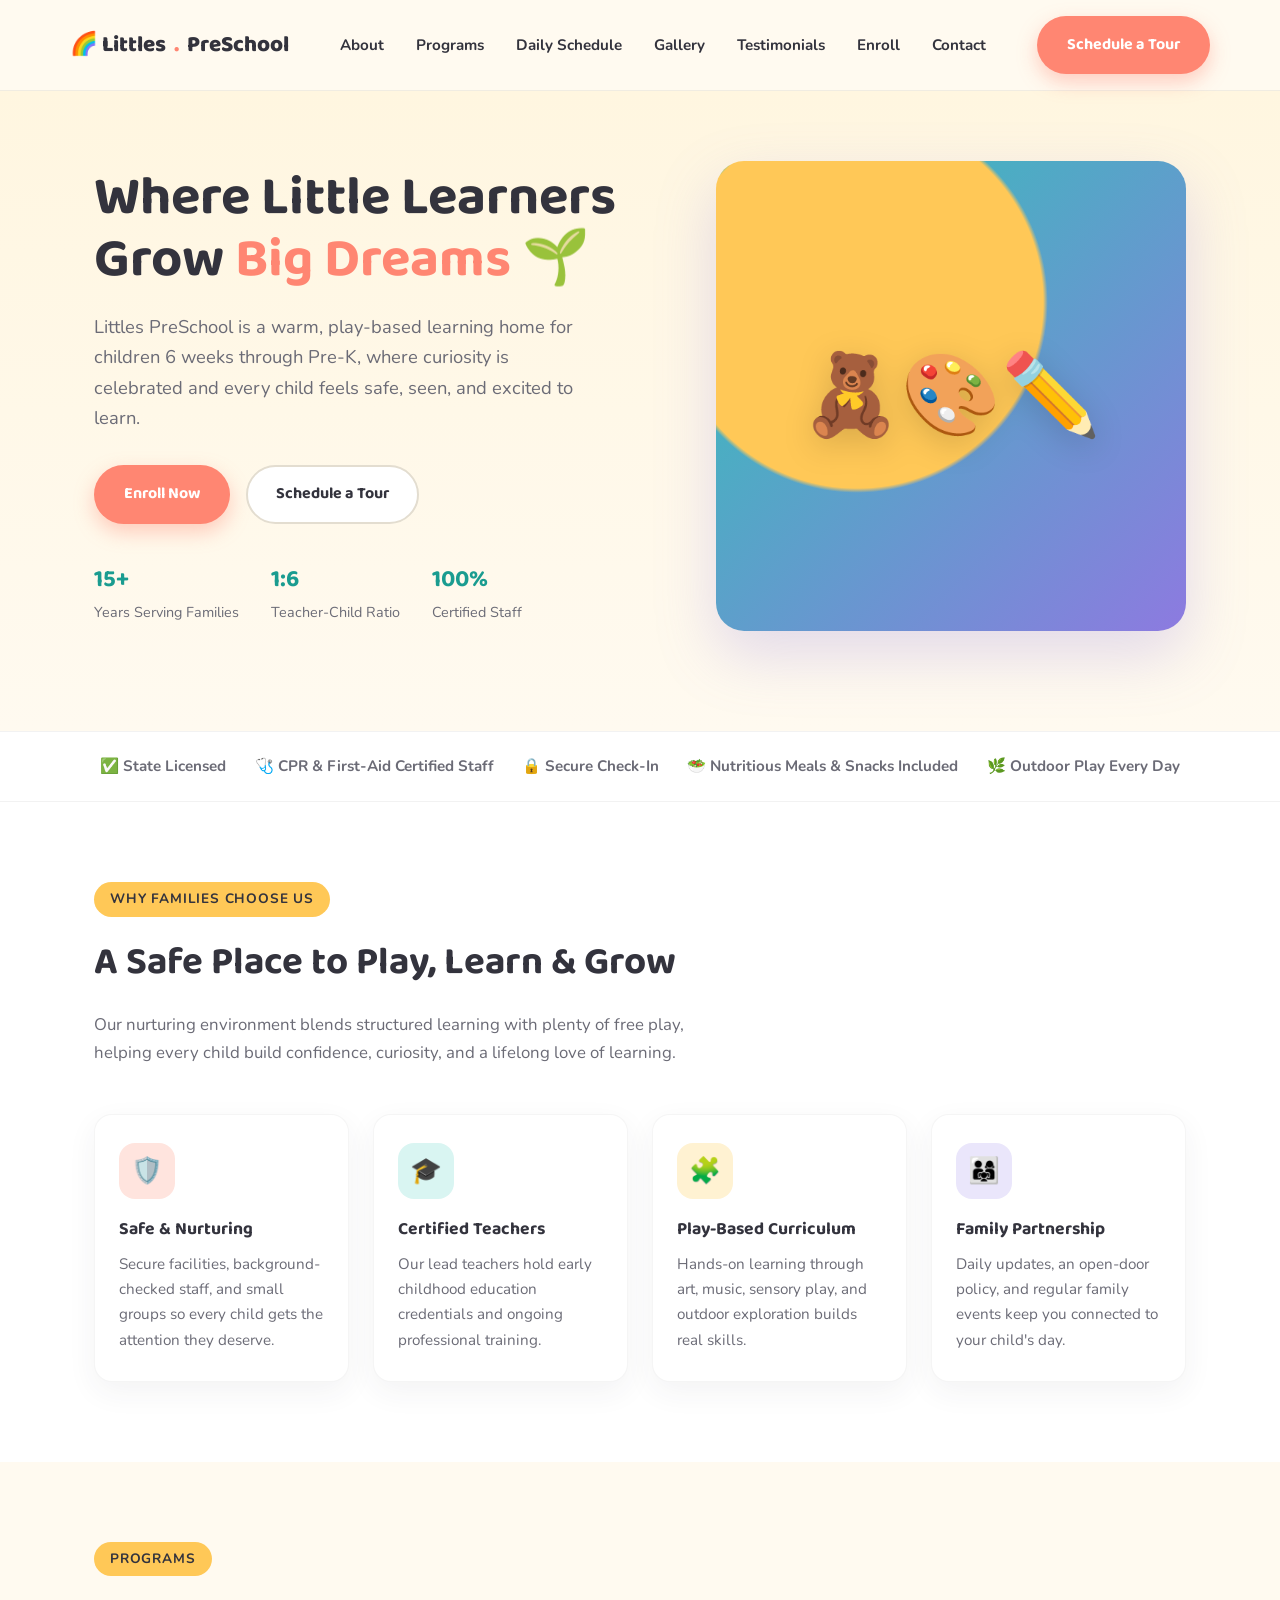
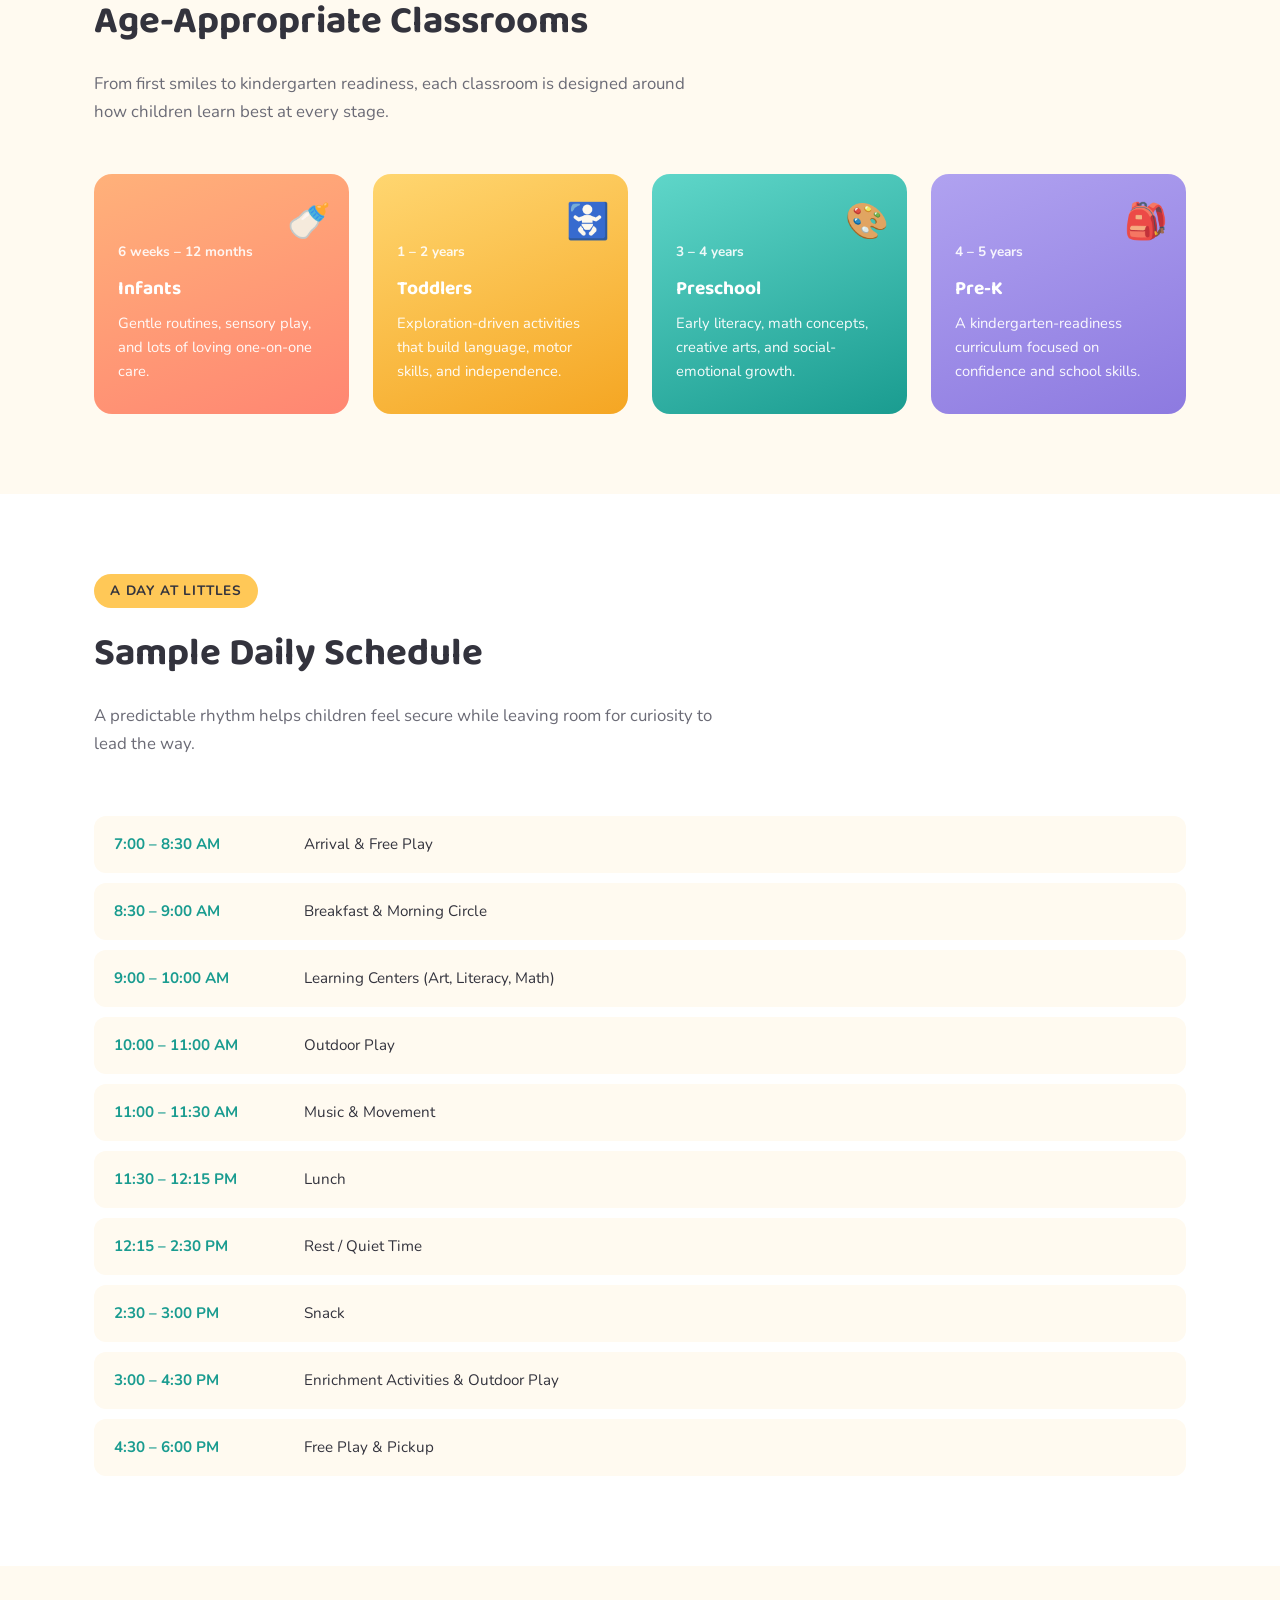
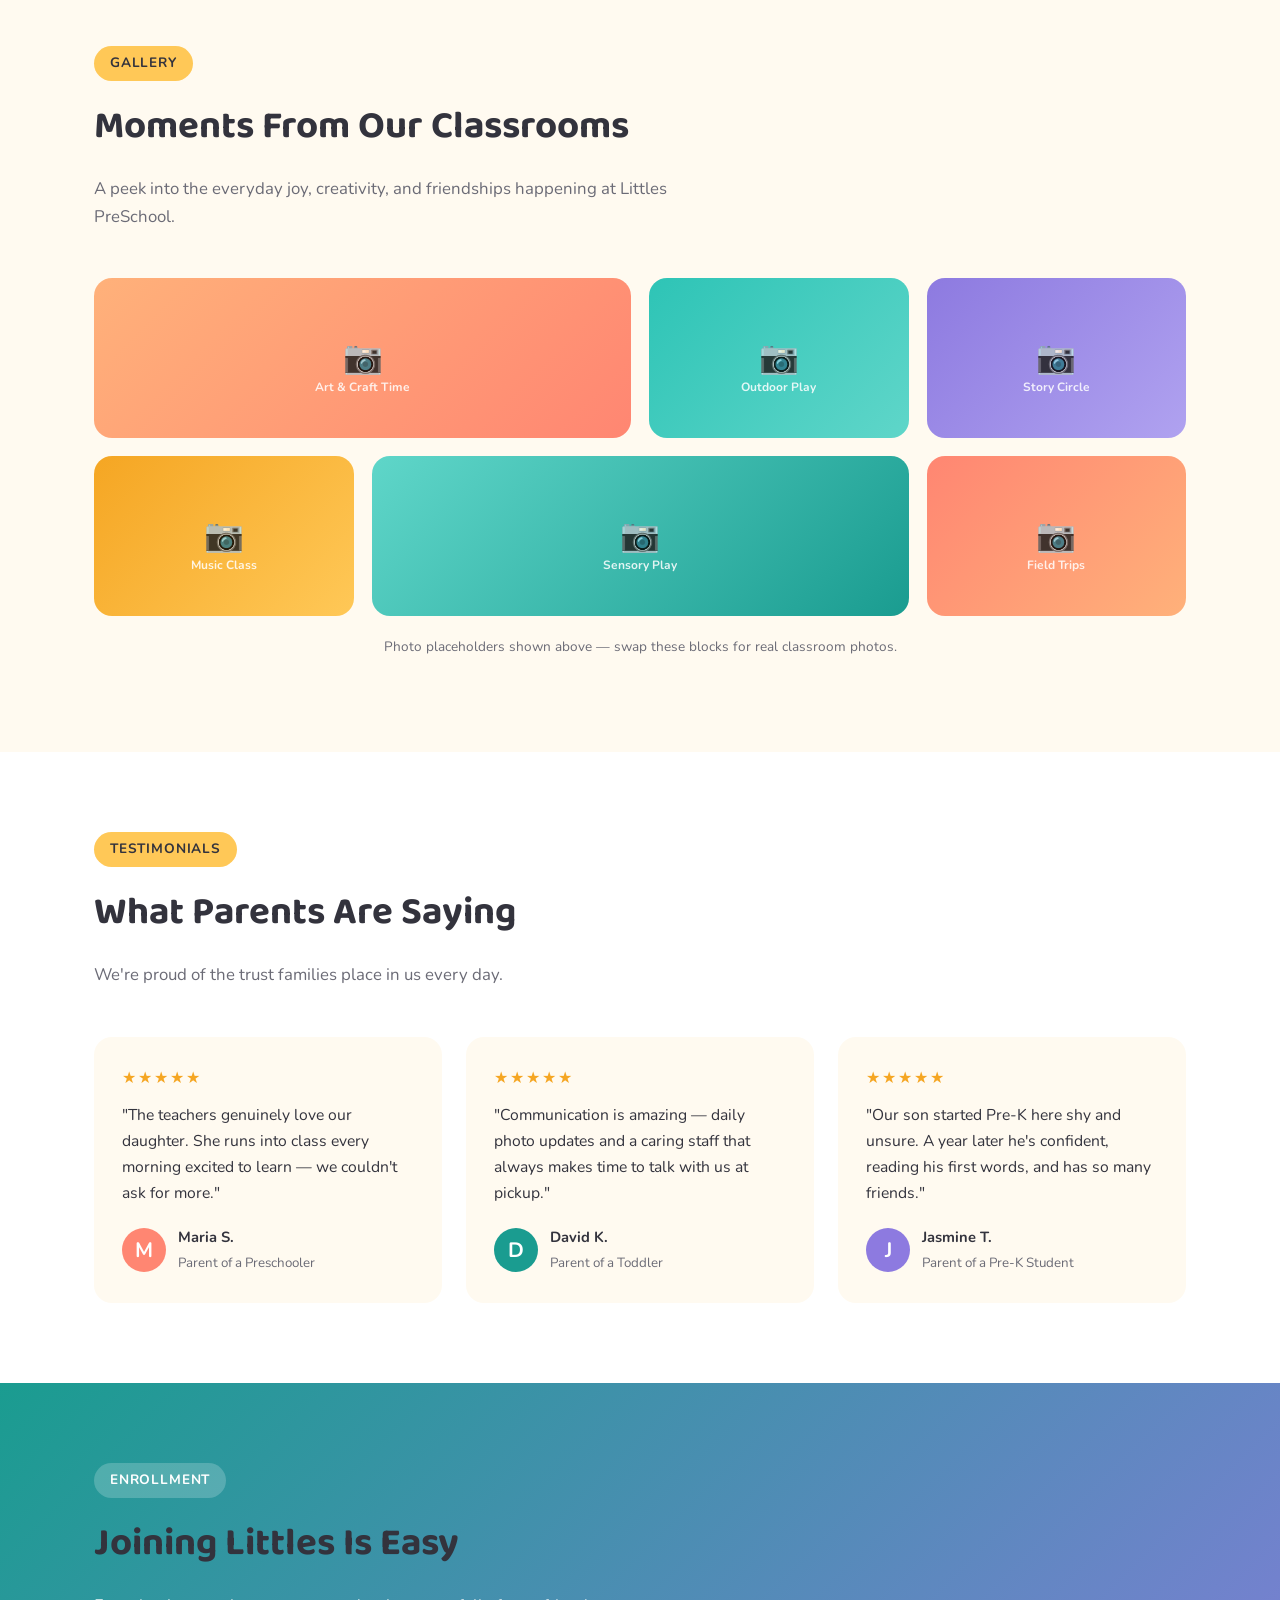
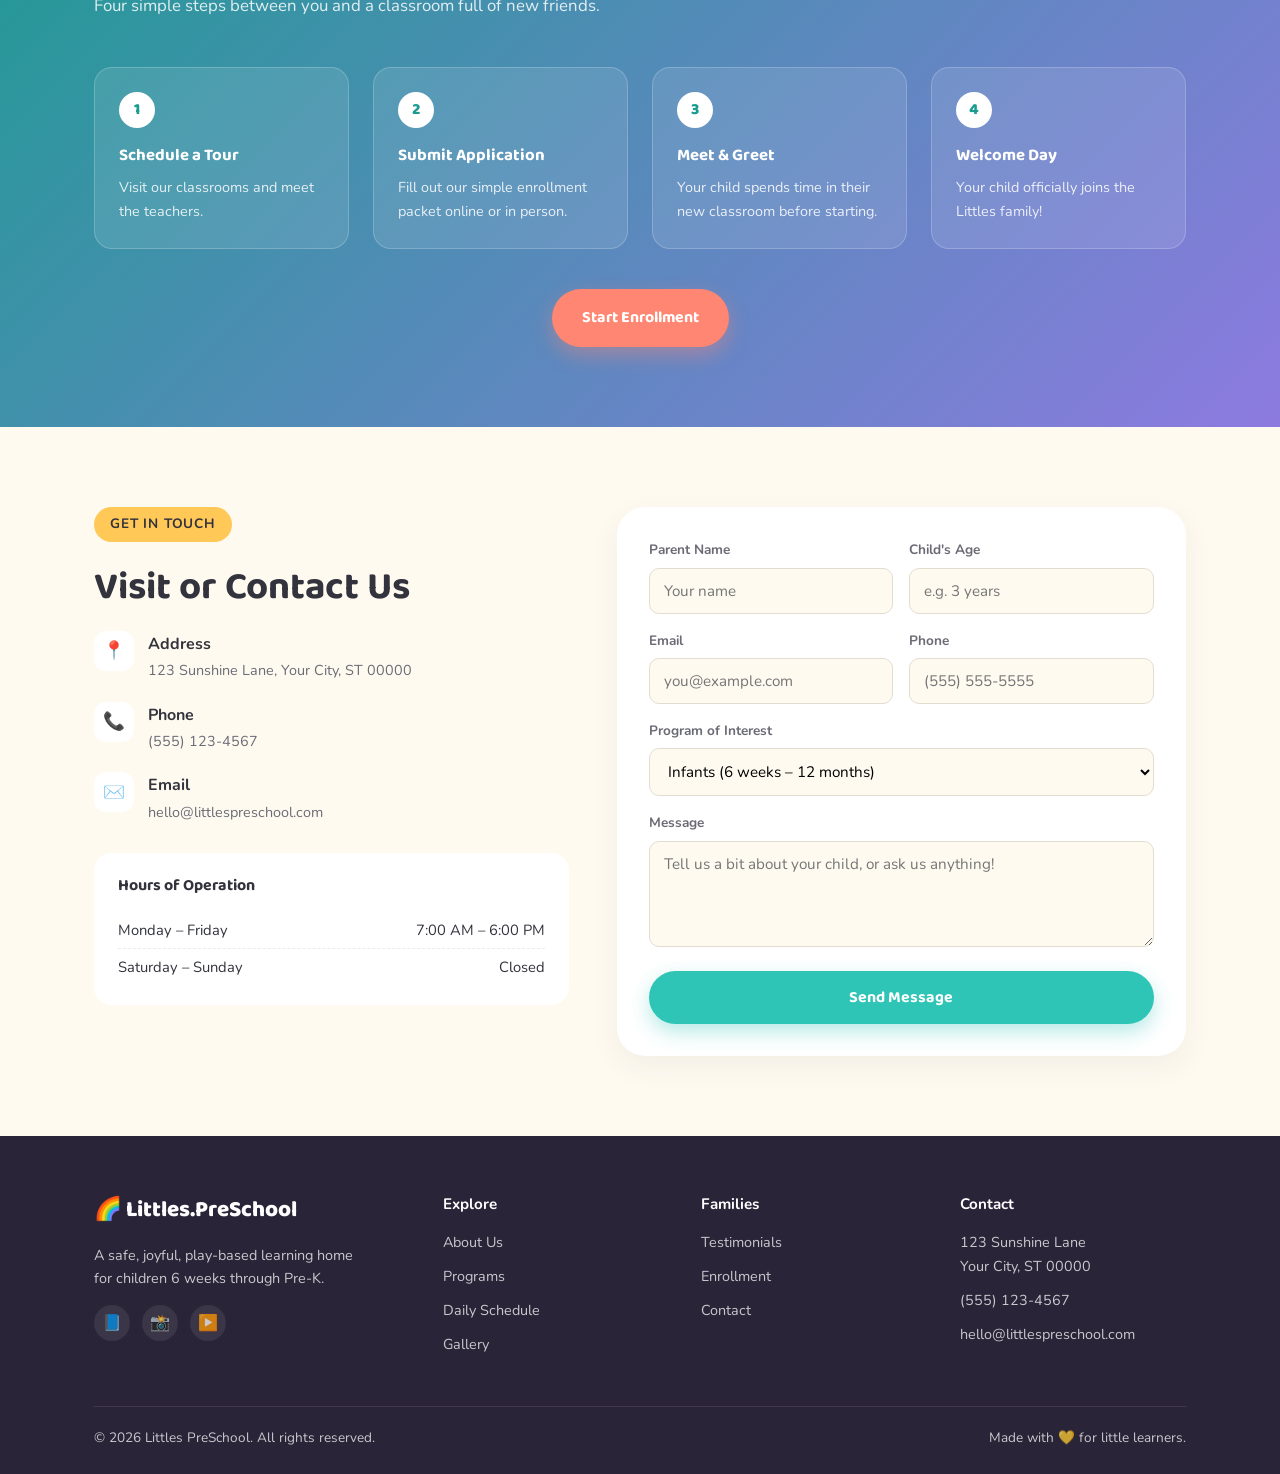
==== preschool/index.html @ 0525874d "Add Littles PreSchool website Self-contained, responsive single-page site with hero, about, programs" ====
<!doctype html>
<html lang="en">
<head>
<meta charset="UTF-8" />
<meta name="viewport" content="width=device-width, initial-scale=1.0" />
<title>Littles PreSchool | Where Little Learners Grow Big Dreams</title>
<meta name="description" content="Littles PreSchool offers a safe, nurturing, play-based learning environment for infants through pre-K. Schedule a tour or enroll today!" />
<link rel="preconnect" href="https://fonts.googleapis.com">
<link rel="preconnect" href="https://fonts.gstatic.com" crossorigin>
<link href="https://fonts.googleapis.com/css2?family=Baloo+2:wght@500;600;700;800&family=Nunito:wght@400;600;700&display=swap" rel="stylesheet">
<style>
  :root {
    --yellow: #ffc857;
    --yellow-dark: #f5a623;
    --coral: #ff8672;
    --teal: #2ec4b6;
    --teal-dark: #1a9c90;
    --purple: #8d7ae0;
    --cream: #fffaf0;
    --text: #33333d;
    --muted: #6b6b76;
    --white: #ffffff;
    --radius-lg: 28px;
    --radius-md: 18px;
  }

  * { box-sizing: border-box; }
  html { scroll-behavior: smooth; }
  body {
    margin: 0;
    font-family: 'Nunito', 'Segoe UI', sans-serif;
    color: var(--text);
    background: var(--cream);
    line-height: 1.65;
  }
  h1, h2, h3, .logo, .btn { font-family: 'Baloo 2', 'Segoe UI', sans-serif; }
  img { max-width: 100%; display: block; }
  a { color: inherit; }
  .wrap { max-width: 1140px; margin: 0 auto; padding: 0 24px; }
  section { padding: 80px 0; position: relative; overflow: hidden; }
  .eyebrow {
    display: inline-block;
    background: var(--accent, var(--yellow));
    color: var(--text);
    font-weight: 700;
    font-size: 0.85rem;
    letter-spacing: 0.06em;
    text-transform: uppercase;
    padding: 6px 16px;
    border-radius: 999px;
    margin-bottom: 14px;
  }
  h2.section-title {
    font-size: clamp(1.8rem, 3vw, 2.4rem);
    margin: 0 0 12px;
    color: var(--text);
  }
  .section-lead {
    max-width: 620px;
    color: var(--muted);
    font-size: 1.05rem;
    margin-bottom: 48px;
  }
  .center { text-align: center; margin-left: auto; margin-right: auto; }

  /* ---------- Buttons ---------- */
  .btn {
    display: inline-flex;
    align-items: center;
    gap: 8px;
    padding: 14px 28px;
    border-radius: 999px;
    font-weight: 700;
    font-size: 1rem;
    text-decoration: none;
    border: 2px solid transparent;
    cursor: pointer;
    transition: transform 0.15s ease, box-shadow 0.15s ease;
  }
  .btn:hover { transform: translateY(-2px); }
  .btn-primary { background: var(--coral); color: var(--white); box-shadow: 0 8px 20px rgba(255, 134, 114, 0.4); }
  .btn-primary:hover { box-shadow: 0 12px 24px rgba(255, 134, 114, 0.5); }
  .btn-outline { background: transparent; border-color: var(--white); color: var(--white); }
  .btn-outline:hover { background: rgba(255,255,255,0.15); }
  .btn-teal { background: var(--teal); color: var(--white); box-shadow: 0 8px 20px rgba(46, 196, 182, 0.35); }

  /* ---------- Header / Nav ---------- */
  header.site-header {
    position: sticky;
    top: 0;
    z-index: 100;
    background: rgba(255, 250, 240, 0.92);
    backdrop-filter: blur(6px);
    border-bottom: 1px solid rgba(0,0,0,0.06);
  }
  .nav {
    display: flex;
    align-items: center;
    justify-content: space-between;
    padding: 16px 0;
  }
  .logo {
    font-weight: 800;
    font-size: 1.4rem;
    color: var(--text);
    text-decoration: none;
    display: flex;
    align-items: center;
    gap: 8px;
  }
  .logo span.dot { color: var(--coral); }
  .nav-links {
    display: flex;
    gap: 28px;
    list-style: none;
    margin: 0;
    padding: 0;
  }
  .nav-links a {
    text-decoration: none;
    font-weight: 700;
    font-size: 0.95rem;
    color: var(--text);
    padding: 6px 2px;
    border-bottom: 2px solid transparent;
    transition: border-color 0.15s ease, color 0.15s ease;
  }
  .nav-links a:hover { color: var(--teal-dark); border-color: var(--teal); }
  .nav-cta { display: flex; align-items: center; gap: 14px; }
  .nav-toggle {
    display: none;
    background: none;
    border: none;
    font-size: 1.6rem;
    cursor: pointer;
    color: var(--text);
  }

  @media (max-width: 860px) {
    .nav-links {
      position: absolute;
      top: 100%;
      left: 0;
      right: 0;
      background: var(--cream);
      flex-direction: column;
      gap: 0;
      max-height: 0;
      overflow: hidden;
      transition: max-height 0.25s ease;
      border-bottom: 1px solid rgba(0,0,0,0.06);
    }
    .nav-links.open { max-height: 400px; }
    .nav-links li { border-top: 1px solid rgba(0,0,0,0.06); }
    .nav-links a { display: block; padding: 14px 24px; }
    .nav-toggle { display: block; }
    .nav-cta .btn-primary { display: none; }
  }

  /* ---------- Hero ---------- */
  .hero {
    padding: 70px 0 100px;
    background: linear-gradient(180deg, #fff6e0 0%, var(--cream) 100%);
  }
  .hero .wrap {
    display: grid;
    grid-template-columns: 1.1fr 0.9fr;
    gap: 48px;
    align-items: center;
  }
  .hero h1 {
    font-size: clamp(2.2rem, 4.5vw, 3.4rem);
    line-height: 1.15;
    margin: 0 0 20px;
  }
  .hero h1 .highlight { color: var(--coral); }
  .hero p.lead {
    font-size: 1.15rem;
    color: var(--muted);
    max-width: 480px;
    margin-bottom: 32px;
  }
  .hero-actions { display: flex; gap: 16px; flex-wrap: wrap; margin-bottom: 36px; }
  .hero-stats { display: flex; gap: 32px; flex-wrap: wrap; }
  .hero-stats div strong { display: block; font-size: 1.5rem; color: var(--teal-dark); font-family: 'Baloo 2'; }
  .hero-stats div span { color: var(--muted); font-size: 0.9rem; }

  .hero-art {
    position: relative;
    aspect-ratio: 1 / 1;
    border-radius: var(--radius-lg);
    background: radial-gradient(circle at 30% 30%, var(--yellow) 0%, var(--yellow) 40%, transparent 41%),
                linear-gradient(135deg, var(--teal) 0%, var(--purple) 100%);
    display: flex;
    align-items: center;
    justify-content: center;
    box-shadow: 0 24px 60px rgba(141, 122, 224, 0.25);
  }
  .hero-art .emoji-cluster {
    font-size: 5rem;
    filter: drop-shadow(0 8px 16px rgba(0,0,0,0.15));
  }
  .blob {
    position: absolute;
    border-radius: 50%;
    opacity: 0.5;
    z-index: -1;
  }

  /* ---------- Trust bar ---------- */
  .trust-bar {
    background: var(--white);
    padding: 22px 0;
    border-top: 1px solid rgba(0,0,0,0.05);
    border-bottom: 1px solid rgba(0,0,0,0.05);
  }
  .trust-bar .wrap {
    display: flex;
    flex-wrap: wrap;
    justify-content: space-around;
    gap: 16px;
    text-align: center;
    font-weight: 700;
    color: var(--muted);
    font-size: 0.95rem;
  }
  .trust-bar span { white-space: nowrap; }

  /* ---------- Feature cards (About) ---------- */
  .feature-grid {
    display: grid;
    grid-template-columns: repeat(4, 1fr);
    gap: 24px;
  }
  .card {
    background: var(--white);
    border-radius: var(--radius-md);
    padding: 28px 24px;
    box-shadow: 0 10px 30px rgba(51, 51, 61, 0.06);
    border: 1px solid rgba(0,0,0,0.04);
  }
  .card .icon {
    width: 56px;
    height: 56px;
    border-radius: 16px;
    display: flex;
    align-items: center;
    justify-content: center;
    font-size: 1.6rem;
    margin-bottom: 16px;
  }
  .card h3 { margin: 0 0 8px; font-size: 1.1rem; }
  .card p { margin: 0; color: var(--muted); font-size: 0.95rem; }

  .icon-yellow { background: #fff2d2; }
  .icon-teal { background: #d9f5f2; }
  .icon-coral { background: #ffe4de; }
  .icon-purple { background: #eae6fb; }

  #about { background: var(--white); }

  /* ---------- Programs ---------- */
  #programs { background: var(--cream); }
  .program-grid {
    display: grid;
    grid-template-columns: repeat(4, 1fr);
    gap: 24px;
  }
  .program-card {
    border-radius: var(--radius-md);
    padding: 30px 24px;
    color: var(--white);
    min-height: 240px;
    display: flex;
    flex-direction: column;
    justify-content: flex-end;
    position: relative;
    overflow: hidden;
  }
  .program-card h3 { margin: 0 0 6px; font-size: 1.2rem; }
  .program-card .age { font-weight: 700; opacity: 0.9; font-size: 0.85rem; margin-bottom: 10px; display: inline-block; }
  .program-card p { margin: 0; font-size: 0.92rem; opacity: 0.95; }
  .program-card .big-emoji { position: absolute; top: 18px; right: 18px; font-size: 2.2rem; opacity: 0.9; }
  .p1 { background: linear-gradient(160deg, #ffb17a, var(--coral)); }
  .p2 { background: linear-gradient(160deg, #ffd670, var(--yellow-dark)); }
  .p3 { background: linear-gradient(160deg, #5fd6c9, var(--teal-dark)); }
  .p4 { background: linear-gradient(160deg, #b0a2f0, var(--purple)); }

  /* ---------- Schedule ---------- */
  #schedule { background: var(--white); }
  .schedule-table {
    width: 100%;
    border-collapse: separate;
    border-spacing: 0 10px;
  }
  .schedule-table td {
    padding: 16px 20px;
    background: var(--cream);
    font-size: 0.95rem;
  }
  .schedule-table tr td:first-child {
    border-radius: 12px 0 0 12px;
    font-weight: 700;
    color: var(--teal-dark);
    width: 190px;
    white-space: nowrap;
  }
  .schedule-table tr td:last-child { border-radius: 0 12px 12px 0; }

  /* ---------- Gallery ---------- */
  #gallery { background: var(--cream); }
  .gallery-grid {
    display: grid;
    grid-template-columns: repeat(4, 1fr);
    grid-auto-rows: 160px;
    gap: 18px;
  }
  .gallery-item {
    border-radius: var(--radius-md);
    display: flex;
    align-items: center;
    justify-content: center;
    font-size: 2rem;
    color: rgba(255,255,255,0.85);
  }
  .gallery-item span.label {
    position: absolute;
    margin-top: 60px;
    font-size: 0.75rem;
    font-family: 'Nunito';
    font-weight: 700;
    color: rgba(255,255,255,0.85);
  }
  .gallery-item { position: relative; }
  .g1 { background: linear-gradient(135deg, #ffb17a, var(--coral)); grid-column: span 2; }
  .g2 { background: linear-gradient(135deg, var(--teal), #5fd6c9); }
  .g3 { background: linear-gradient(135deg, var(--purple), #b0a2f0); }
  .g4 { background: linear-gradient(135deg, var(--yellow-dark), var(--yellow)); }
  .g5 { background: linear-gradient(135deg, #5fd6c9, var(--teal-dark)); grid-column: span 2; }
  .g6 { background: linear-gradient(135deg, var(--coral), #ffb17a); }
  .gallery-note {
    margin-top: 20px;
    font-size: 0.85rem;
    color: var(--muted);
    text-align: center;
  }

  /* ---------- Testimonials ---------- */
  #testimonials { background: var(--white); }
  .testimonial-grid {
    display: grid;
    grid-template-columns: repeat(3, 1fr);
    gap: 24px;
  }
  .testimonial-card {
    background: var(--cream);
    border-radius: var(--radius-md);
    padding: 28px;
    position: relative;
  }
  .testimonial-card .stars { color: var(--yellow-dark); margin-bottom: 12px; letter-spacing: 2px; }
  .testimonial-card p.quote { margin: 0 0 18px; color: var(--text); font-size: 0.98rem; }
  .testimonial-card .who { display: flex; align-items: center; gap: 12px; }
  .testimonial-card .avatar {
    width: 44px; height: 44px; border-radius: 50%;
    display: flex; align-items: center; justify-content: center;
    font-size: 1.3rem; color: white; font-weight: 700;
  }
  .testimonial-card .who strong { display: block; font-size: 0.92rem; }
  .testimonial-card .who small { color: var(--muted); }

  /* ---------- Enroll steps ---------- */
  #enroll {
    background: linear-gradient(135deg, var(--teal-dark), var(--purple));
    color: var(--white);
  }
  #enroll .section-lead { color: rgba(255,255,255,0.85); }
  #enroll .eyebrow { background: rgba(255,255,255,0.2); color: var(--white); }
  .steps {
    display: grid;
    grid-template-columns: repeat(4, 1fr);
    gap: 24px;
    margin-bottom: 40px;
  }
  .step {
    background: rgba(255,255,255,0.1);
    border: 1px solid rgba(255,255,255,0.2);
    border-radius: var(--radius-md);
    padding: 24px;
  }
  .step .num {
    width: 36px; height: 36px;
    border-radius: 50%;
    background: var(--white);
    color: var(--teal-dark);
    font-weight: 800;
    display: flex; align-items: center; justify-content: center;
    margin-bottom: 14px;
    font-family: 'Baloo 2';
  }
  .step h3 { margin: 0 0 6px; font-size: 1.05rem; }
  .step p { margin: 0; font-size: 0.9rem; color: rgba(255,255,255,0.85); }
  .enroll-cta { text-align: center; }

  /* ---------- Contact ---------- */
  #contact { background: var(--cream); }
  .contact-grid {
    display: grid;
    grid-template-columns: 1fr 1.2fr;
    gap: 48px;
  }
  .info-list { list-style: none; margin: 0 0 28px; padding: 0; }
  .info-list li {
    display: flex;
    gap: 14px;
    margin-bottom: 18px;
    align-items: flex-start;
  }
  .info-list .ic {
    width: 40px; height: 40px;
    border-radius: 12px;
    background: var(--white);
    display: flex; align-items: center; justify-content: center;
    flex-shrink: 0;
    font-size: 1.1rem;
  }
  .info-list strong { display: block; }
  .info-list span.small { color: var(--muted); font-size: 0.9rem; }
  .hours-box {
    background: var(--white);
    border-radius: var(--radius-md);
    padding: 20px 24px;
  }
  .hours-box h3 { margin: 0 0 12px; font-size: 1rem; }
  .hours-box .row { display: flex; justify-content: space-between; font-size: 0.92rem; padding: 6px 0; border-bottom: 1px dashed rgba(0,0,0,0.08); }
  .hours-box .row:last-child { border-bottom: none; }

  form.contact-form {
    background: var(--white);
    border-radius: var(--radius-lg);
    padding: 32px;
    box-shadow: 0 10px 30px rgba(51, 51, 61, 0.06);
  }
  form.contact-form .form-row { display: grid; grid-template-columns: 1fr 1fr; gap: 16px; margin-bottom: 16px; }
  form.contact-form label {
    display: block;
    font-size: 0.85rem;
    font-weight: 700;
    margin-bottom: 6px;
    color: var(--muted);
  }
  form.contact-form input,
  form.contact-form select,
  form.contact-form textarea {
    width: 100%;
    padding: 12px 14px;
    border-radius: 10px;
    border: 1.5px solid #e3ddd0;
    font-family: inherit;
    font-size: 0.95rem;
    background: var(--cream);
  }
  form.contact-form input:focus,
  form.contact-form select:focus,
  form.contact-form textarea:focus {
    outline: none;
    border-color: var(--teal);
  }
  form.contact-form .full { margin-bottom: 16px; }
  form.contact-form button { width: 100%; justify-content: center; border: none; }

  /* ---------- Footer ---------- */
  footer {
    background: #2a2438;
    color: rgba(255,255,255,0.75);
    padding: 56px 0 24px;
  }
  .footer-grid {
    display: grid;
    grid-template-columns: 1.4fr 1fr 1fr 1fr;
    gap: 32px;
    margin-bottom: 40px;
  }
  footer .logo { color: var(--white); margin-bottom: 12px; }
  footer h4 { color: var(--white); font-size: 0.95rem; margin: 0 0 14px; }
  footer ul { list-style: none; margin: 0; padding: 0; }
  footer li { margin-bottom: 10px; font-size: 0.9rem; }
  footer a { text-decoration: none; color: inherit; }
  footer a:hover { color: var(--yellow); }
  .footer-bottom {
    border-top: 1px solid rgba(255,255,255,0.1);
    padding-top: 20px;
    display: flex;
    justify-content: space-between;
    flex-wrap: wrap;
    gap: 10px;
    font-size: 0.85rem;
  }
  .social-row { display: flex; gap: 12px; }
  .social-row a {
    width: 36px; height: 36px;
    border-radius: 50%;
    background: rgba(255,255,255,0.08);
    display: flex; align-items: center; justify-content: center;
  }
  .social-row a:hover { background: var(--teal); }

  /* ---------- Responsive ---------- */
  @media (max-width: 960px) {
    .hero .wrap { grid-template-columns: 1fr; }
    .hero-art { max-width: 420px; margin: 0 auto; }
    .feature-grid, .program-grid { grid-template-columns: repeat(2, 1fr); }
    .testimonial-grid { grid-template-columns: 1fr; }
    .contact-grid { grid-template-columns: 1fr; }
    .footer-grid { grid-template-columns: 1fr 1fr; }
    .steps { grid-template-columns: 1fr 1fr; }
    .gallery-grid { grid-template-columns: repeat(2, 1fr); }
    .g1, .g5 { grid-column: span 1; }
  }
  @media (max-width: 560px) {
    section { padding: 56px 0; }
    .feature-grid, .program-grid, .steps { grid-template-columns: 1fr; }
    form.contact-form .form-row { grid-template-columns: 1fr; }
    .footer-grid { grid-template-columns: 1fr; }
    .trust-bar .wrap { justify-content: center; }
  }
</style>
</head>
<body>

<header class="site-header">
  <nav class="wrap nav">
    <a href="#top" class="logo">🌈 Littles<span class="dot">.</span>PreSchool</a>
    <ul class="nav-links" id="navLinks">
      <li><a href="#about">About</a></li>
      <li><a href="#programs">Programs</a></li>
      <li><a href="#schedule">Daily Schedule</a></li>
      <li><a href="#gallery">Gallery</a></li>
      <li><a href="#testimonials">Testimonials</a></li>
      <li><a href="#enroll">Enroll</a></li>
      <li><a href="#contact">Contact</a></li>
    </ul>
    <div class="nav-cta">
      <a href="#contact" class="btn btn-primary">Schedule a Tour</a>
      <button class="nav-toggle" id="navToggle" aria-label="Toggle menu" aria-expanded="false">☰</button>
    </div>
  </nav>
</header>

<main id="top">

  <!-- Hero -->
  <section class="hero">
    <div class="wrap">
      <div class="hero-copy">
        <h1>Where Little Learners<br>Grow <span class="highlight">Big Dreams</span> 🌱</h1>
        <p class="lead">Littles PreSchool is a warm, play-based learning home for children 6 weeks through Pre-K, where curiosity is celebrated and every child feels safe, seen, and excited to learn.</p>
        <div class="hero-actions">
          <a href="#enroll" class="btn btn-primary">Enroll Now</a>
          <a href="#contact" class="btn" style="background:var(--white); border-color:#e3ddd0;">Schedule a Tour</a>
        </div>
        <div class="hero-stats">
          <div><strong>15+</strong><span>Years Serving Families</span></div>
          <div><strong>1:6</strong><span>Teacher-Child Ratio</span></div>
          <div><strong>100%</strong><span>Certified Staff</span></div>
        </div>
      </div>
      <div class="hero-art">
        <div class="emoji-cluster">🧸🎨✏️</div>
      </div>
    </div>
  </section>

  <div class="trust-bar">
    <div class="wrap">
      <span>✅ State Licensed</span>
      <span>🩺 CPR &amp; First-Aid Certified Staff</span>
      <span>🔒 Secure Check-In</span>
      <span>🥗 Nutritious Meals &amp; Snacks Included</span>
      <span>🌿 Outdoor Play Every Day</span>
    </div>
  </div>

  <!-- About -->
  <section id="about">
    <div class="wrap">
      <span class="eyebrow">Why Families Choose Us</span>
      <h2 class="section-title">A Safe Place to Play, Learn &amp; Grow</h2>
      <p class="section-lead">Our nurturing environment blends structured learning with plenty of free play, helping every child build confidence, curiosity, and a lifelong love of learning.</p>
      <div class="feature-grid">
        <div class="card">
          <div class="icon icon-coral">🛡️</div>
          <h3>Safe &amp; Nurturing</h3>
          <p>Secure facilities, background-checked staff, and small groups so every child gets the attention they deserve.</p>
        </div>
        <div class="card">
          <div class="icon icon-teal">🎓</div>
          <h3>Certified Teachers</h3>
          <p>Our lead teachers hold early childhood education credentials and ongoing professional training.</p>
        </div>
        <div class="card">
          <div class="icon icon-yellow">🧩</div>
          <h3>Play-Based Curriculum</h3>
          <p>Hands-on learning through art, music, sensory play, and outdoor exploration builds real skills.</p>
        </div>
        <div class="card">
          <div class="icon icon-purple">👨‍👩‍👧</div>
          <h3>Family Partnership</h3>
          <p>Daily updates, an open-door policy, and regular family events keep you connected to your child's day.</p>
        </div>
      </div>
    </div>
  </section>

  <!-- Programs -->
  <section id="programs">
    <div class="wrap">
      <span class="eyebrow">Programs</span>
      <h2 class="section-title">Age-Appropriate Classrooms</h2>
      <p class="section-lead">From first smiles to kindergarten readiness, each classroom is designed around how children learn best at every stage.</p>
      <div class="program-grid">
        <div class="program-card p1">
          <span class="big-emoji">🍼</span>
          <span class="age">6 weeks – 12 months</span>
          <h3>Infants</h3>
          <p>Gentle routines, sensory play, and lots of loving one-on-one care.</p>
        </div>
        <div class="program-card p2">
          <span class="big-emoji">🚼</span>
          <span class="age">1 – 2 years</span>
          <h3>Toddlers</h3>
          <p>Exploration-driven activities that build language, motor skills, and independence.</p>
        </div>
        <div class="program-card p3">
          <span class="big-emoji">🎨</span>
          <span class="age">3 – 4 years</span>
          <h3>Preschool</h3>
          <p>Early literacy, math concepts, creative arts, and social-emotional growth.</p>
        </div>
        <div class="program-card p4">
          <span class="big-emoji">🎒</span>
          <span class="age">4 – 5 years</span>
          <h3>Pre-K</h3>
          <p>A kindergarten-readiness curriculum focused on confidence and school skills.</p>
        </div>
      </div>
    </div>
  </section>

  <!-- Schedule -->
  <section id="schedule">
    <div class="wrap">
      <span class="eyebrow">A Day at Littles</span>
      <h2 class="section-title">Sample Daily Schedule</h2>
      <p class="section-lead">A predictable rhythm helps children feel secure while leaving room for curiosity to lead the way.</p>
      <table class="schedule-table">
        <tbody>
          <tr><td>7:00 – 8:30 AM</td><td>Arrival &amp; Free Play</td></tr>
          <tr><td>8:30 – 9:00 AM</td><td>Breakfast &amp; Morning Circle</td></tr>
          <tr><td>9:00 – 10:00 AM</td><td>Learning Centers (Art, Literacy, Math)</td></tr>
          <tr><td>10:00 – 11:00 AM</td><td>Outdoor Play</td></tr>
          <tr><td>11:00 – 11:30 AM</td><td>Music &amp; Movement</td></tr>
          <tr><td>11:30 – 12:15 PM</td><td>Lunch</td></tr>
          <tr><td>12:15 – 2:30 PM</td><td>Rest / Quiet Time</td></tr>
          <tr><td>2:30 – 3:00 PM</td><td>Snack</td></tr>
          <tr><td>3:00 – 4:30 PM</td><td>Enrichment Activities &amp; Outdoor Play</td></tr>
          <tr><td>4:30 – 6:00 PM</td><td>Free Play &amp; Pickup</td></tr>
        </tbody>
      </table>
    </div>
  </section>

  <!-- Gallery -->
  <section id="gallery">
    <div class="wrap">
      <span class="eyebrow">Gallery</span>
      <h2 class="section-title">Moments From Our Classrooms</h2>
      <p class="section-lead">A peek into the everyday joy, creativity, and friendships happening at Littles PreSchool.</p>
      <div class="gallery-grid">
        <div class="gallery-item g1">📷<span class="label">Art &amp; Craft Time</span></div>
        <div class="gallery-item g2">📷<span class="label">Outdoor Play</span></div>
        <div class="gallery-item g3">📷<span class="label">Story Circle</span></div>
        <div class="gallery-item g4">📷<span class="label">Music Class</span></div>
        <div class="gallery-item g5">📷<span class="label">Sensory Play</span></div>
        <div class="gallery-item g6">📷<span class="label">Field Trips</span></div>
      </div>
      <p class="gallery-note">Photo placeholders shown above — swap these blocks for real classroom photos.</p>
    </div>
  </section>

  <!-- Testimonials -->
  <section id="testimonials">
    <div class="wrap">
      <span class="eyebrow">Testimonials</span>
      <h2 class="section-title">What Parents Are Saying</h2>
      <p class="section-lead">We're proud of the trust families place in us every day.</p>
      <div class="testimonial-grid">
        <div class="testimonial-card">
          <div class="stars">★★★★★</div>
          <p class="quote">"The teachers genuinely love our daughter. She runs into class every morning excited to learn — we couldn't ask for more."</p>
          <div class="who">
            <div class="avatar" style="background:var(--coral);">M</div>
            <div><strong>Maria S.</strong><small>Parent of a Preschooler</small></div>
          </div>
        </div>
        <div class="testimonial-card">
          <div class="stars">★★★★★</div>
          <p class="quote">"Communication is amazing — daily photo updates and a caring staff that always makes time to talk with us at pickup."</p>
          <div class="who">
            <div class="avatar" style="background:var(--teal-dark);">D</div>
            <div><strong>David K.</strong><small>Parent of a Toddler</small></div>
          </div>
        </div>
        <div class="testimonial-card">
          <div class="stars">★★★★★</div>
          <p class="quote">"Our son started Pre-K here shy and unsure. A year later he's confident, reading his first words, and has so many friends."</p>
          <div class="who">
            <div class="avatar" style="background:var(--purple);">J</div>
            <div><strong>Jasmine T.</strong><small>Parent of a Pre-K Student</small></div>
          </div>
        </div>
      </div>
    </div>
  </section>

  <!-- Enroll -->
  <section id="enroll">
    <div class="wrap">
      <span class="eyebrow">Enrollment</span>
      <h2 class="section-title">Joining Littles Is Easy</h2>
      <p class="section-lead">Four simple steps between you and a classroom full of new friends.</p>
      <div class="steps">
        <div class="step">
          <div class="num">1</div>
          <h3>Schedule a Tour</h3>
          <p>Visit our classrooms and meet the teachers.</p>
        </div>
        <div class="step">
          <div class="num">2</div>
          <h3>Submit Application</h3>
          <p>Fill out our simple enrollment packet online or in person.</p>
        </div>
        <div class="step">
          <div class="num">3</div>
          <h3>Meet &amp; Greet</h3>
          <p>Your child spends time in their new classroom before starting.</p>
        </div>
        <div class="step">
          <div class="num">4</div>
          <h3>Welcome Day</h3>
          <p>Your child officially joins the Littles family!</p>
        </div>
      </div>
      <div class="enroll-cta">
        <a href="#contact" class="btn btn-primary">Start Enrollment</a>
      </div>
    </div>
  </section>

  <!-- Contact -->
  <section id="contact">
    <div class="wrap contact-grid">
      <div class="contact-info">
        <span class="eyebrow">Get In Touch</span>
        <h2 class="section-title">Visit or Contact Us</h2>
        <ul class="info-list">
          <li>
            <div class="ic">📍</div>
            <div><strong>Address</strong><span class="small">123 Sunshine Lane, Your City, ST 00000</span></div>
          </li>
          <li>
            <div class="ic">📞</div>
            <div><strong>Phone</strong><span class="small">(555) 123-4567</span></div>
          </li>
          <li>
            <div class="ic">✉️</div>
            <div><strong>Email</strong><span class="small">hello@littlespreschool.com</span></div>
          </li>
        </ul>
        <div class="hours-box">
          <h3>Hours of Operation</h3>
          <div class="row"><span>Monday – Friday</span><span>7:00 AM – 6:00 PM</span></div>
          <div class="row"><span>Saturday – Sunday</span><span>Closed</span></div>
        </div>
      </div>
      <form class="contact-form" onsubmit="event.preventDefault(); alert('Thanks! This is a demo form — connect it to your email or booking service.');">
        <div class="form-row">
          <div>
            <label for="parentName">Parent Name</label>
            <input id="parentName" type="text" placeholder="Your name" required>
          </div>
          <div>
            <label for="childAge">Child's Age</label>
            <input id="childAge" type="text" placeholder="e.g. 3 years">
          </div>
        </div>
        <div class="form-row">
          <div>
            <label for="email">Email</label>
            <input id="email" type="email" placeholder="you@example.com" required>
          </div>
          <div>
            <label for="phone">Phone</label>
            <input id="phone" type="tel" placeholder="(555) 555-5555">
          </div>
        </div>
        <div class="full">
          <label for="program">Program of Interest</label>
          <select id="program">
            <option>Infants (6 weeks – 12 months)</option>
            <option>Toddlers (1 – 2 years)</option>
            <option>Preschool (3 – 4 years)</option>
            <option>Pre-K (4 – 5 years)</option>
          </select>
        </div>
        <div class="full">
          <label for="message">Message</label>
          <textarea id="message" rows="4" placeholder="Tell us a bit about your child, or ask us anything!"></textarea>
        </div>
        <button type="submit" class="btn btn-teal">Send Message</button>
      </form>
    </div>
  </section>

</main>

<footer>
  <div class="wrap">
    <div class="footer-grid">
      <div>
        <a href="#top" class="logo">🌈 Littles.PreSchool</a>
        <p style="font-size:0.9rem; max-width:280px;">A safe, joyful, play-based learning home for children 6 weeks through Pre-K.</p>
        <div class="social-row">
          <a href="#" aria-label="Facebook">📘</a>
          <a href="#" aria-label="Instagram">📸</a>
          <a href="#" aria-label="YouTube">▶️</a>
        </div>
      </div>
      <div>
        <h4>Explore</h4>
        <ul>
          <li><a href="#about">About Us</a></li>
          <li><a href="#programs">Programs</a></li>
          <li><a href="#schedule">Daily Schedule</a></li>
          <li><a href="#gallery">Gallery</a></li>
        </ul>
      </div>
      <div>
        <h4>Families</h4>
        <ul>
          <li><a href="#testimonials">Testimonials</a></li>
          <li><a href="#enroll">Enrollment</a></li>
          <li><a href="#contact">Contact</a></li>
        </ul>
      </div>
      <div>
        <h4>Contact</h4>
        <ul>
          <li>123 Sunshine Lane<br>Your City, ST 00000</li>
          <li>(555) 123-4567</li>
          <li>hello@littlespreschool.com</li>
        </ul>
      </div>
    </div>
    <div class="footer-bottom">
      <span>&copy; <span id="year"></span> Littles PreSchool. All rights reserved.</span>
      <span>Made with 💛 for little learners.</span>
    </div>
  </div>
</footer>

<script>
  document.getElementById('year').textContent = new Date().getFullYear();
  var navToggle = document.getElementById('navToggle');
  var navLinks = document.getElementById('navLinks');
  navToggle.addEventListener('click', function () {
    var isOpen = navLinks.classList.toggle('open');
    navToggle.setAttribute('aria-expanded', isOpen);
  });
  navLinks.querySelectorAll('a').forEach(function (link) {
    link.addEventListener('click', function () { navLinks.classList.remove('open'); });
  });
</script>

</body>
</html>
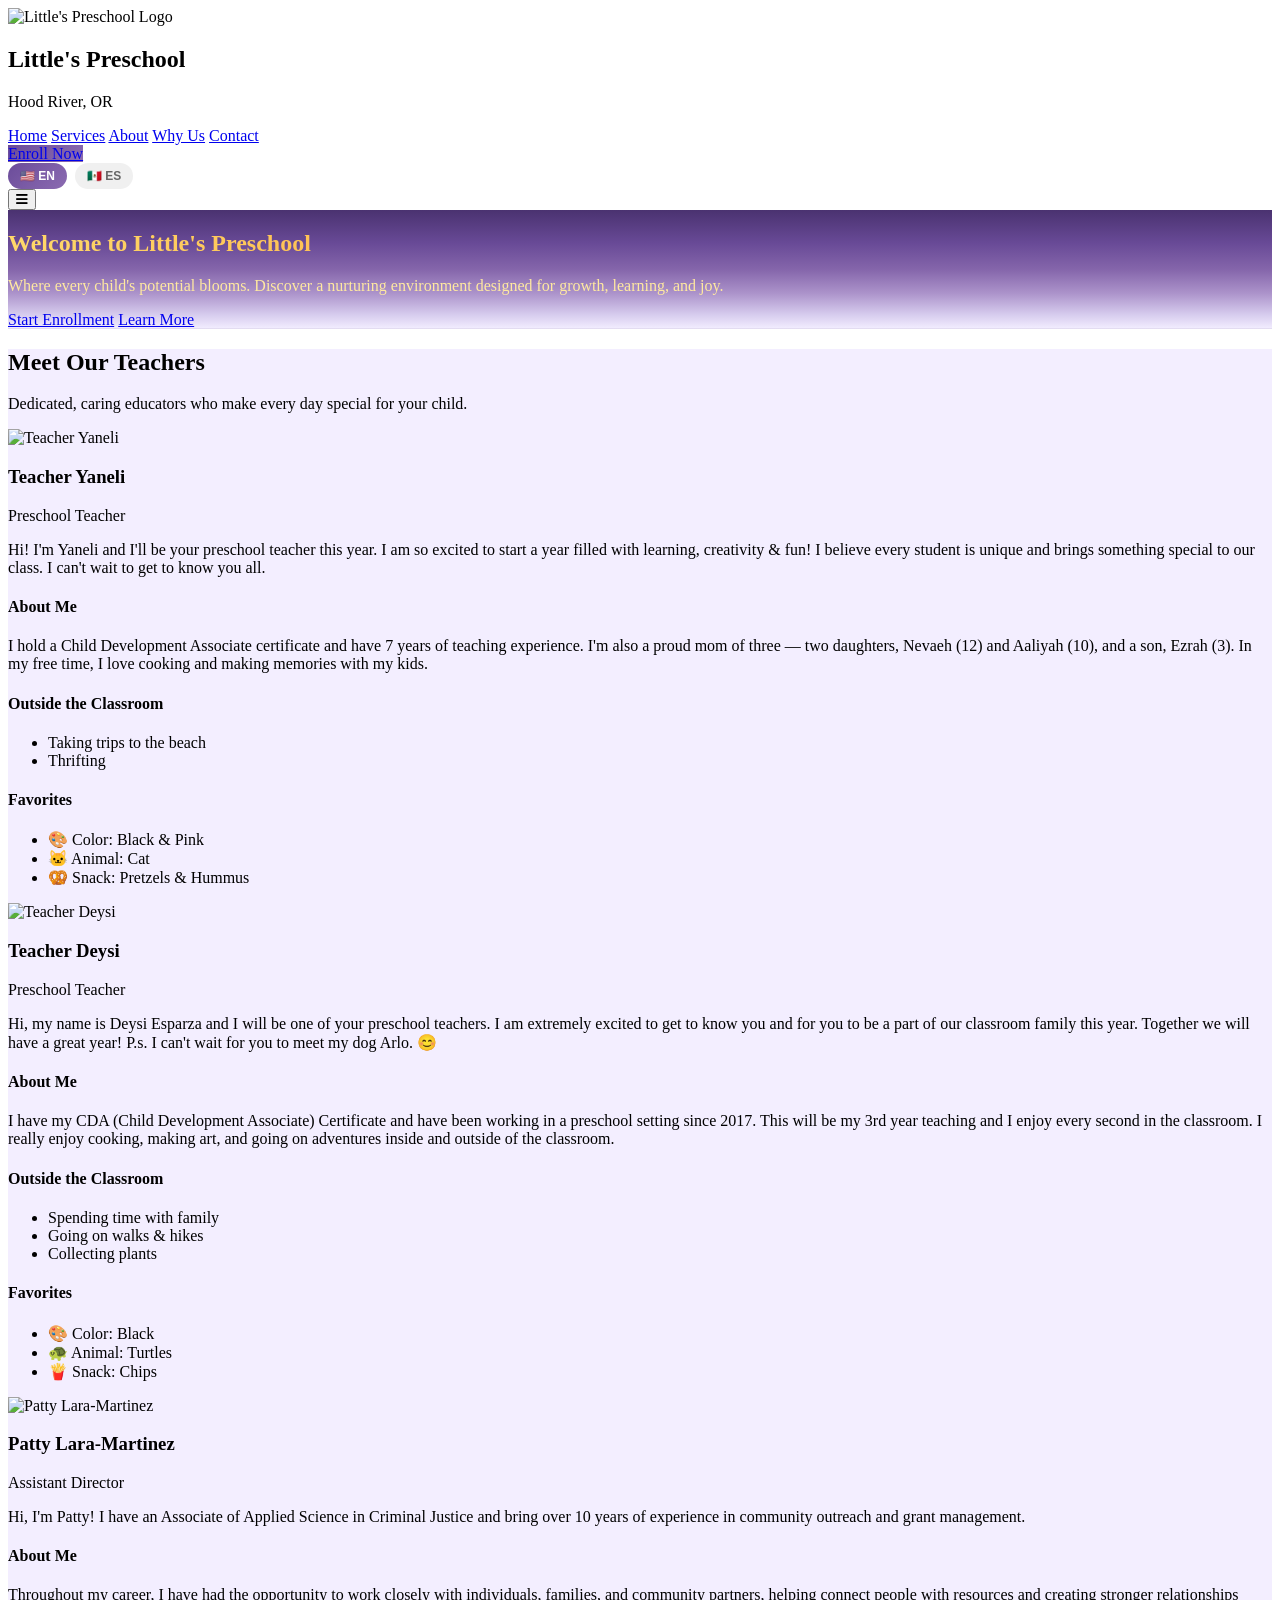
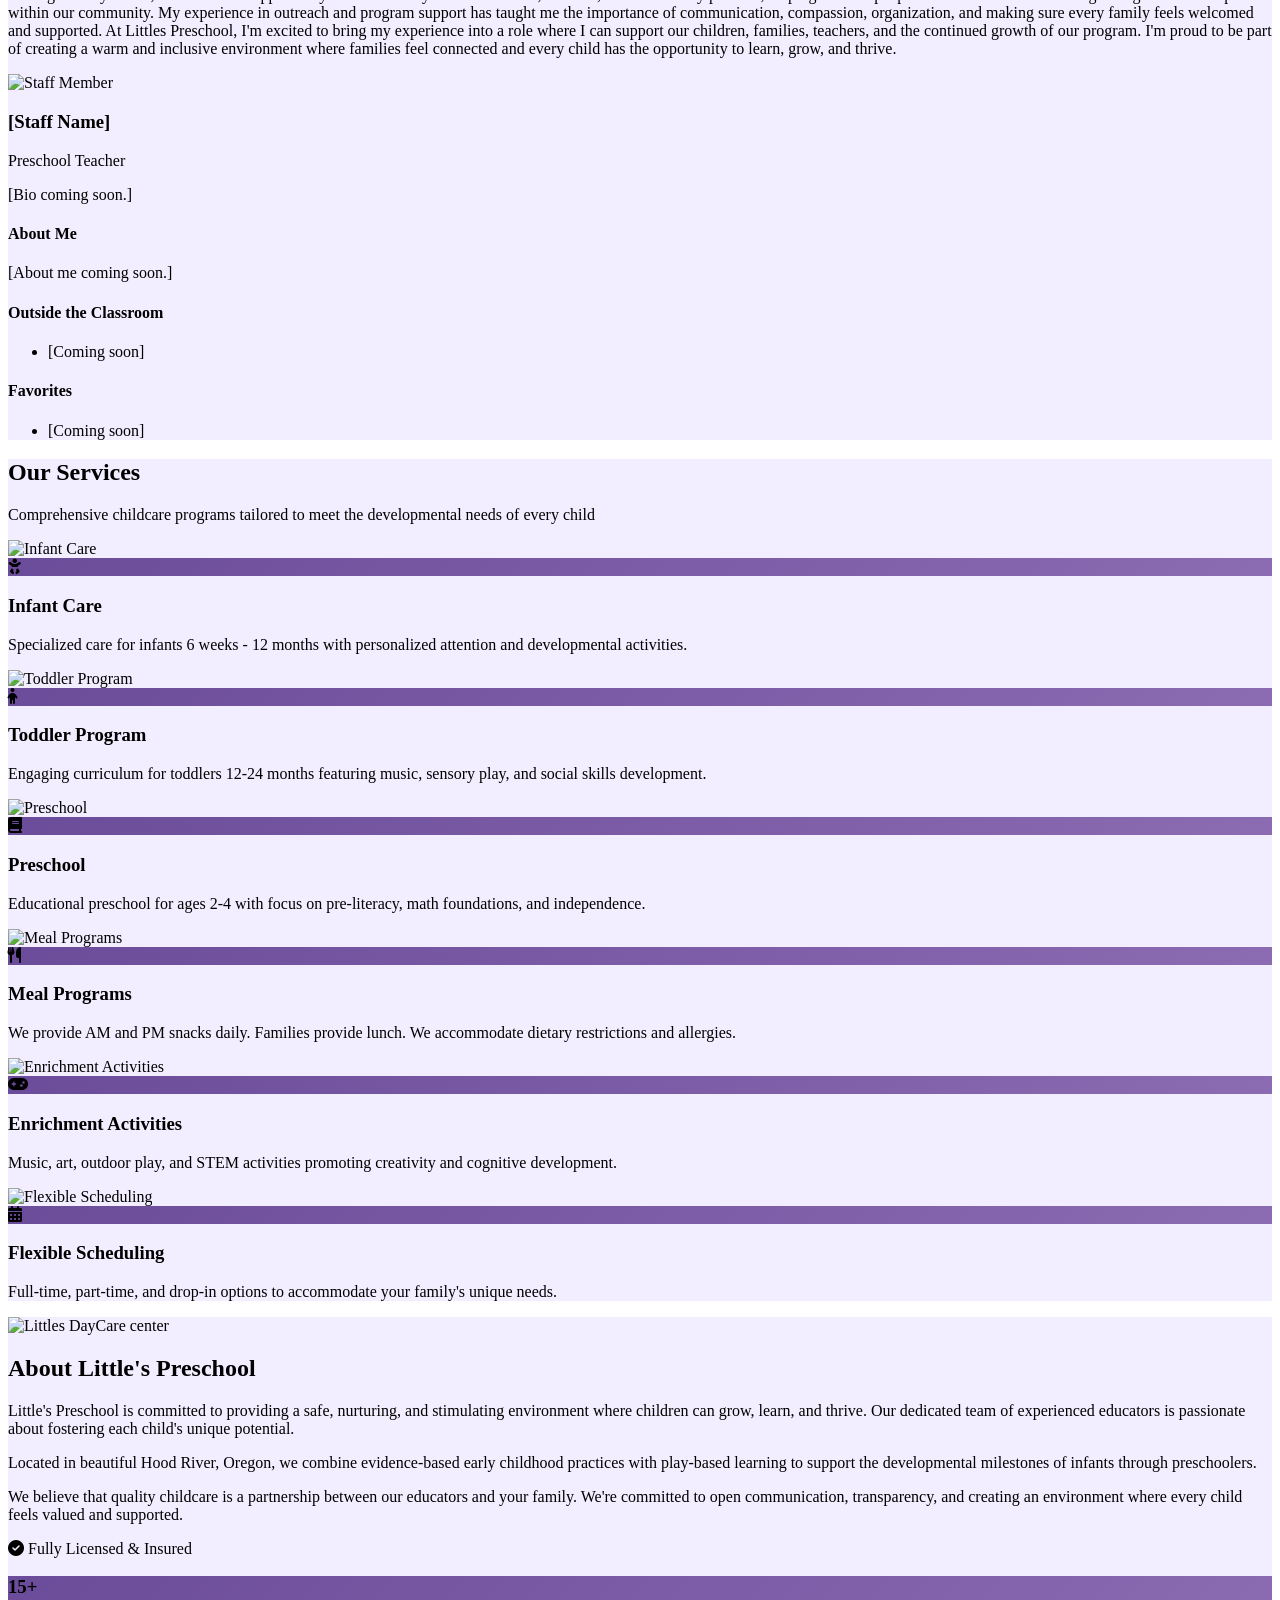
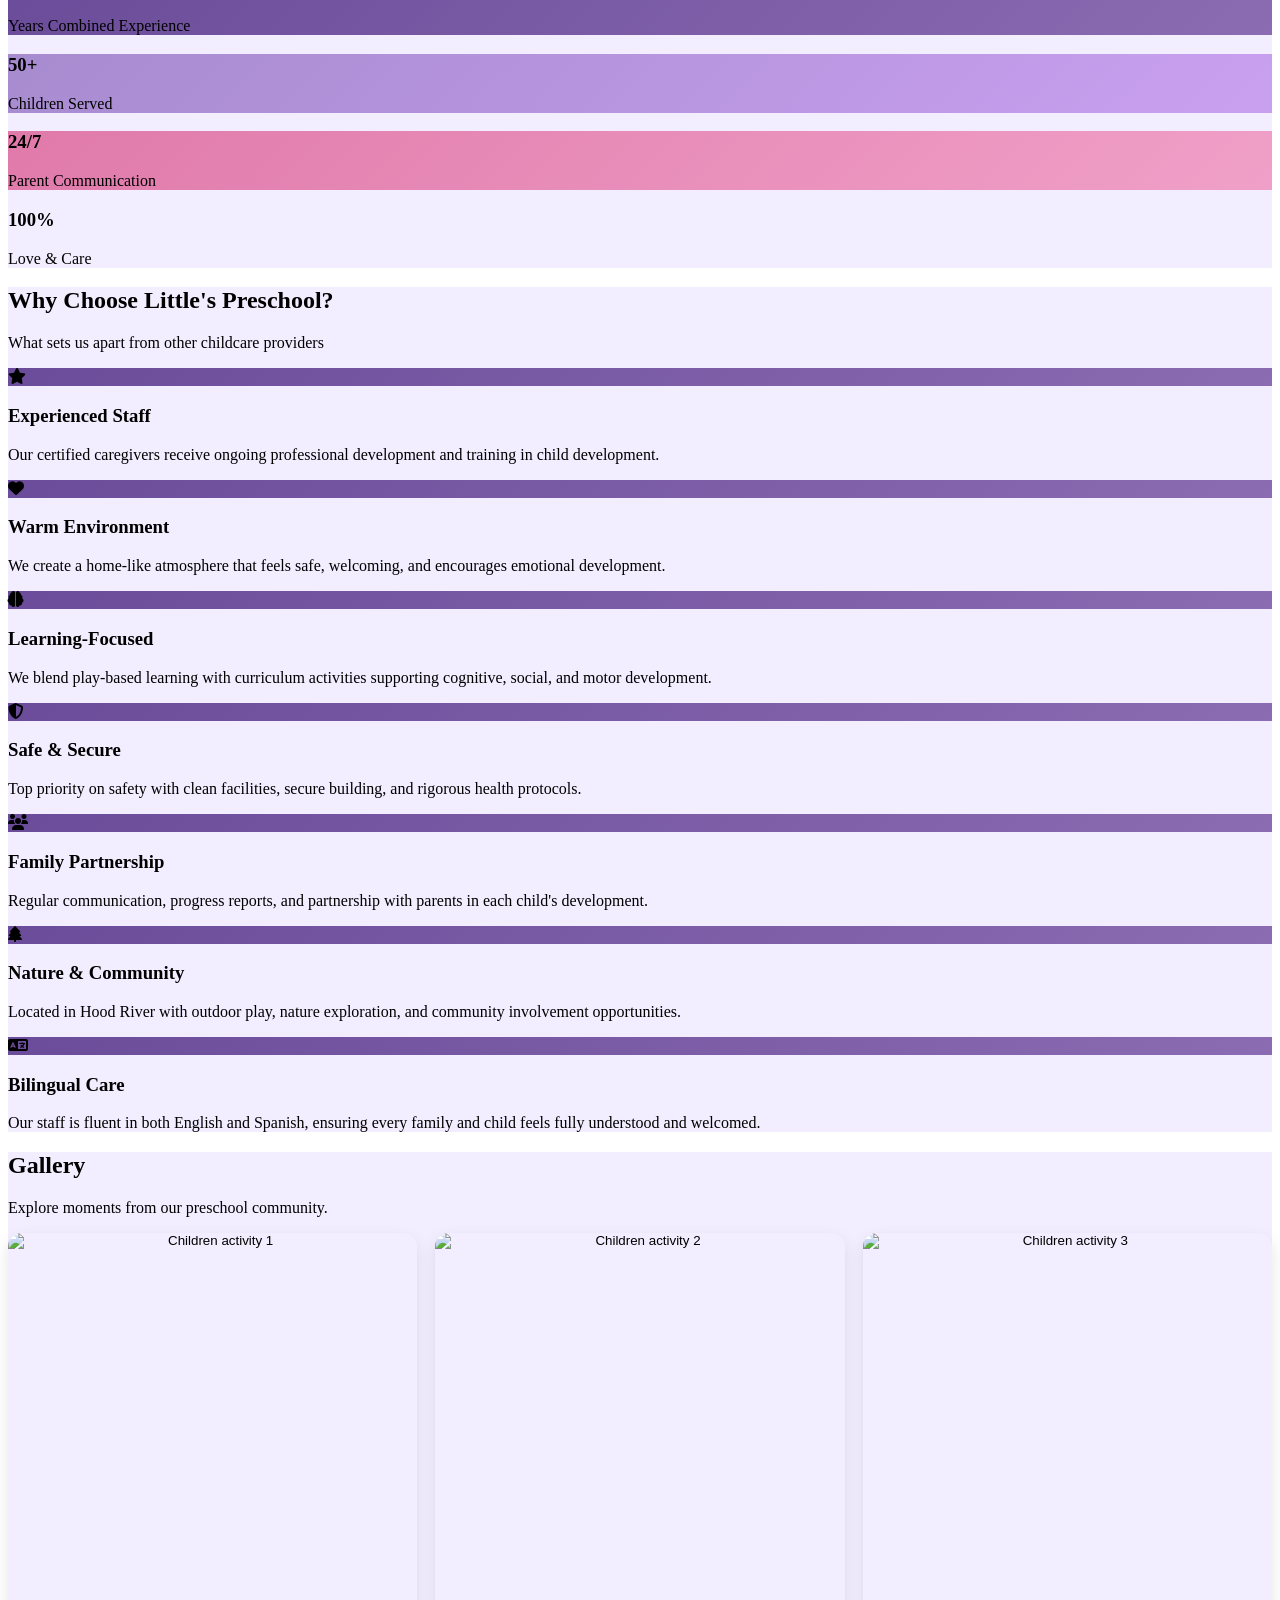
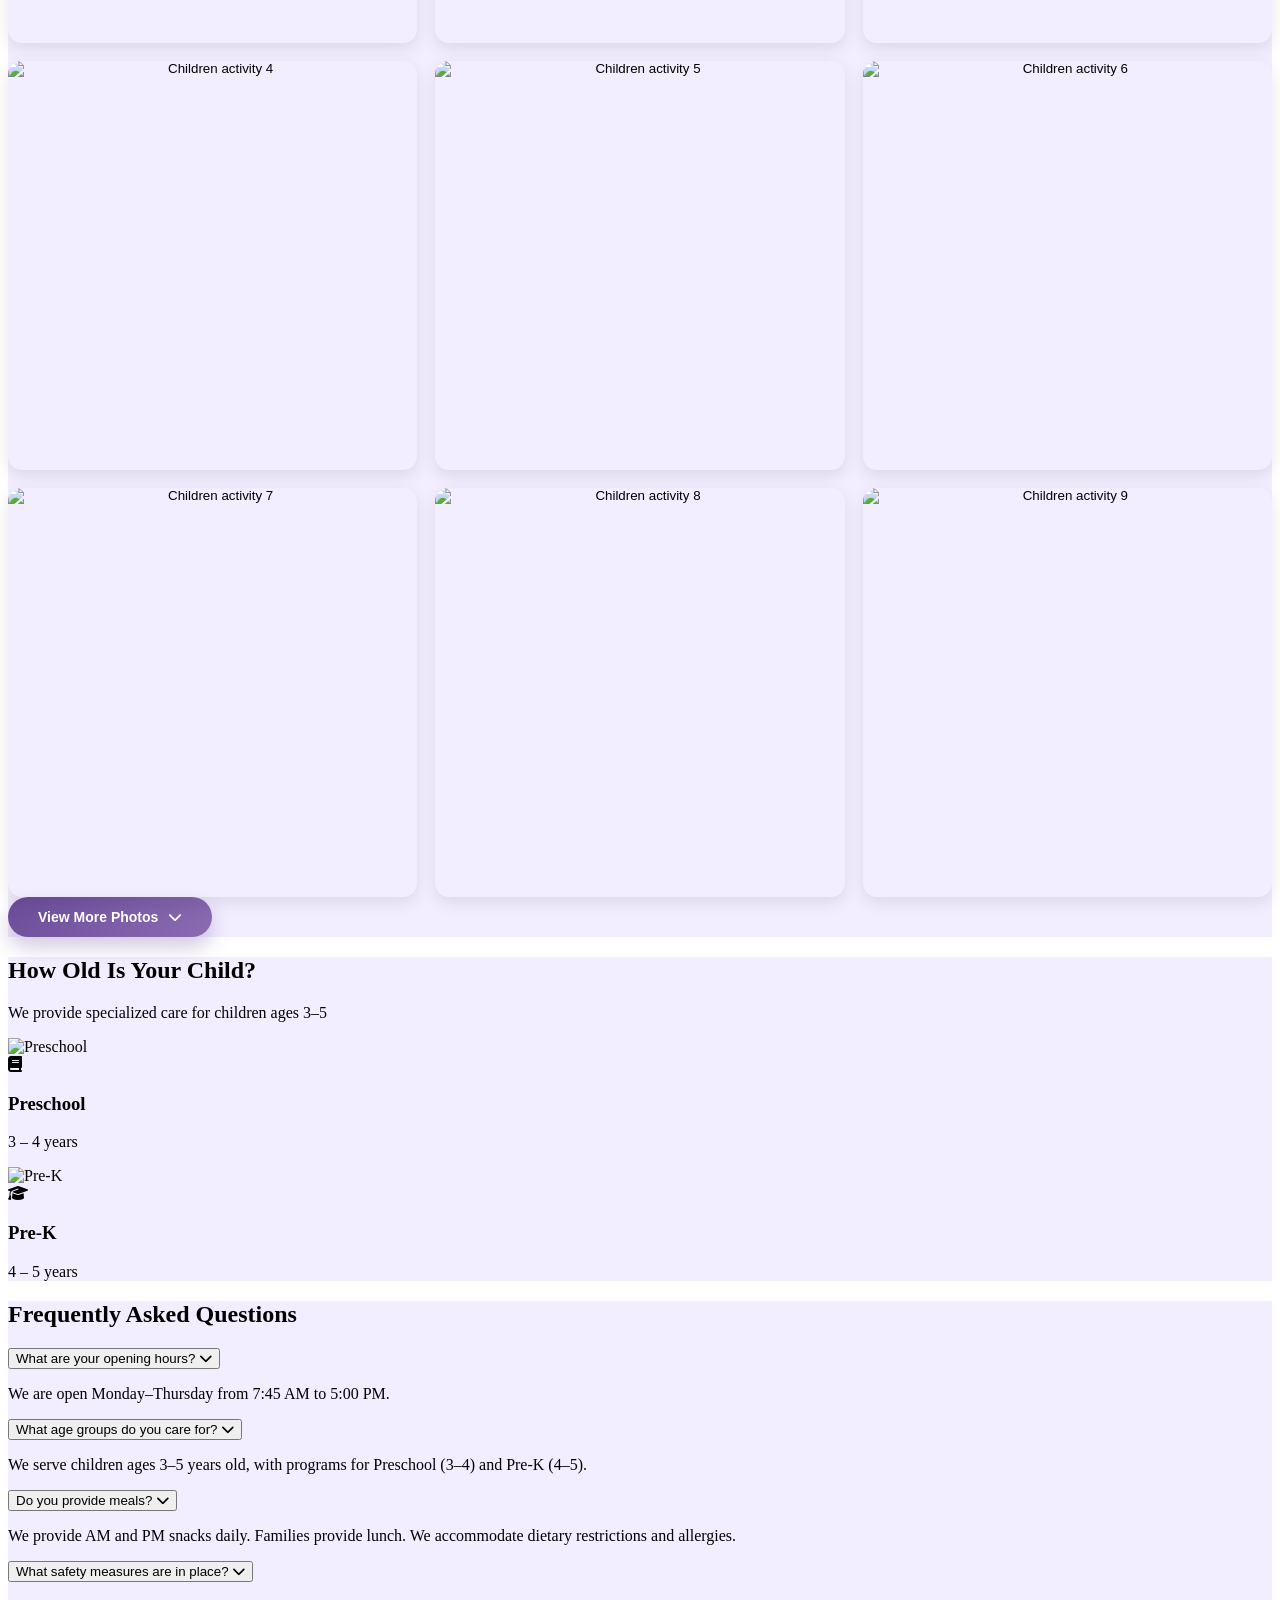
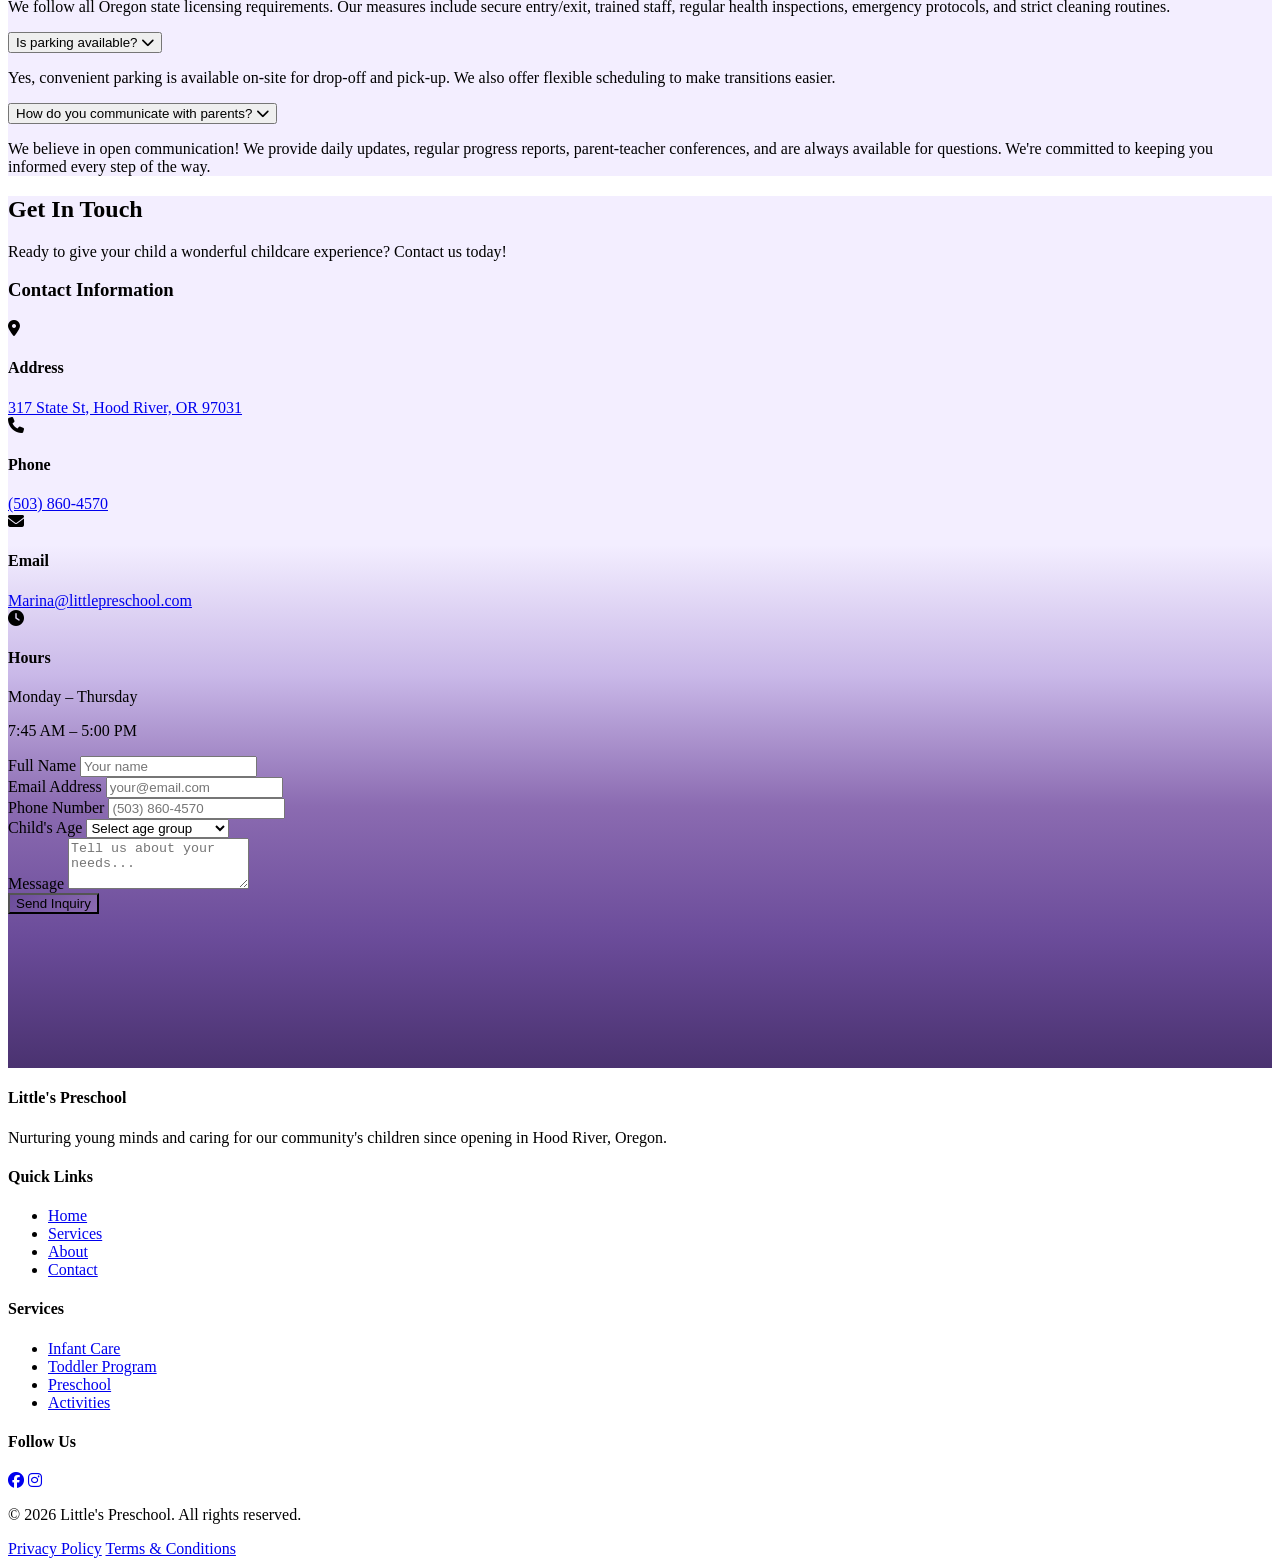
==== commit 8159ef58: "Add Little's Preschool website under /preschool Bilingual (EN/ES) site with hero, teacher profiles, " ====
--- a/preschool/index.html
+++ b/preschool/index.html
@@ -1,886 +1,1462 @@
-<!doctype html>
-<html lang="en">
-<head>
-<meta charset="UTF-8" />
-<meta name="viewport" content="width=device-width, initial-scale=1.0" />
-<title>Littles PreSchool | Where Little Learners Grow Big Dreams</title>
-<meta name="description" content="Littles PreSchool offers a safe, nurturing, play-based learning environment for infants through pre-K. Schedule a tour or enroll today!" />
-<link rel="preconnect" href="https://fonts.googleapis.com">
-<link rel="preconnect" href="https://fonts.gstatic.com" crossorigin>
-<link href="https://fonts.googleapis.com/css2?family=Baloo+2:wght@500;600;700;800&family=Nunito:wght@400;600;700&display=swap" rel="stylesheet">
-<style>
-  :root {
-    --yellow: #ffc857;
-    --yellow-dark: #f5a623;
-    --coral: #ff8672;
-    --teal: #2ec4b6;
-    --teal-dark: #1a9c90;
-    --purple: #8d7ae0;
-    --cream: #fffaf0;
-    --text: #33333d;
-    --muted: #6b6b76;
-    --white: #ffffff;
-    --radius-lg: 28px;
-    --radius-md: 18px;
-  }
-
-  * { box-sizing: border-box; }
-  html { scroll-behavior: smooth; }
-  body {
-    margin: 0;
-    font-family: 'Nunito', 'Segoe UI', sans-serif;
-    color: var(--text);
-    background: var(--cream);
-    line-height: 1.65;
-  }
-  h1, h2, h3, .logo, .btn { font-family: 'Baloo 2', 'Segoe UI', sans-serif; }
-  img { max-width: 100%; display: block; }
-  a { color: inherit; }
-  .wrap { max-width: 1140px; margin: 0 auto; padding: 0 24px; }
-  section { padding: 80px 0; position: relative; overflow: hidden; }
-  .eyebrow {
-    display: inline-block;
-    background: var(--accent, var(--yellow));
-    color: var(--text);
-    font-weight: 700;
-    font-size: 0.85rem;
-    letter-spacing: 0.06em;
-    text-transform: uppercase;
-    padding: 6px 16px;
-    border-radius: 999px;
-    margin-bottom: 14px;
-  }
-  h2.section-title {
-    font-size: clamp(1.8rem, 3vw, 2.4rem);
-    margin: 0 0 12px;
-    color: var(--text);
-  }
-  .section-lead {
-    max-width: 620px;
-    color: var(--muted);
-    font-size: 1.05rem;
-    margin-bottom: 48px;
-  }
-  .center { text-align: center; margin-left: auto; margin-right: auto; }
-
-  /* ---------- Buttons ---------- */
-  .btn {
-    display: inline-flex;
-    align-items: center;
-    gap: 8px;
-    padding: 14px 28px;
-    border-radius: 999px;
-    font-weight: 700;
-    font-size: 1rem;
-    text-decoration: none;
-    border: 2px solid transparent;
-    cursor: pointer;
-    transition: transform 0.15s ease, box-shadow 0.15s ease;
-  }
-  .btn:hover { transform: translateY(-2px); }
-  .btn-primary { background: var(--coral); color: var(--white); box-shadow: 0 8px 20px rgba(255, 134, 114, 0.4); }
-  .btn-primary:hover { box-shadow: 0 12px 24px rgba(255, 134, 114, 0.5); }
-  .btn-outline { background: transparent; border-color: var(--white); color: var(--white); }
-  .btn-outline:hover { background: rgba(255,255,255,0.15); }
-  .btn-teal { background: var(--teal); color: var(--white); box-shadow: 0 8px 20px rgba(46, 196, 182, 0.35); }
-
-  /* ---------- Header / Nav ---------- */
-  header.site-header {
-    position: sticky;
-    top: 0;
-    z-index: 100;
-    background: rgba(255, 250, 240, 0.92);
-    backdrop-filter: blur(6px);
-    border-bottom: 1px solid rgba(0,0,0,0.06);
-  }
-  .nav {
-    display: flex;
-    align-items: center;
-    justify-content: space-between;
-    padding: 16px 0;
-  }
-  .logo {
-    font-weight: 800;
-    font-size: 1.4rem;
-    color: var(--text);
-    text-decoration: none;
-    display: flex;
-    align-items: center;
-    gap: 8px;
-  }
-  .logo span.dot { color: var(--coral); }
-  .nav-links {
-    display: flex;
-    gap: 28px;
-    list-style: none;
-    margin: 0;
-    padding: 0;
-  }
-  .nav-links a {
-    text-decoration: none;
-    font-weight: 700;
-    font-size: 0.95rem;
-    color: var(--text);
-    padding: 6px 2px;
-    border-bottom: 2px solid transparent;
-    transition: border-color 0.15s ease, color 0.15s ease;
-  }
-  .nav-links a:hover { color: var(--teal-dark); border-color: var(--teal); }
-  .nav-cta { display: flex; align-items: center; gap: 14px; }
-  .nav-toggle {
-    display: none;
-    background: none;
-    border: none;
-    font-size: 1.6rem;
-    cursor: pointer;
-    color: var(--text);
-  }
-
-  @media (max-width: 860px) {
-    .nav-links {
-      position: absolute;
-      top: 100%;
-      left: 0;
-      right: 0;
-      background: var(--cream);
-      flex-direction: column;
-      gap: 0;
-      max-height: 0;
-      overflow: hidden;
-      transition: max-height 0.25s ease;
-      border-bottom: 1px solid rgba(0,0,0,0.06);
-    }
-    .nav-links.open { max-height: 400px; }
-    .nav-links li { border-top: 1px solid rgba(0,0,0,0.06); }
-    .nav-links a { display: block; padding: 14px 24px; }
-    .nav-toggle { display: block; }
-    .nav-cta .btn-primary { display: none; }
-  }
-
-  /* ---------- Hero ---------- */
-  .hero {
-    padding: 70px 0 100px;
-    background: linear-gradient(180deg, #fff6e0 0%, var(--cream) 100%);
-  }
-  .hero .wrap {
-    display: grid;
-    grid-template-columns: 1.1fr 0.9fr;
-    gap: 48px;
-    align-items: center;
-  }
-  .hero h1 {
-    font-size: clamp(2.2rem, 4.5vw, 3.4rem);
-    line-height: 1.15;
-    margin: 0 0 20px;
-  }
-  .hero h1 .highlight { color: var(--coral); }
-  .hero p.lead {
-    font-size: 1.15rem;
-    color: var(--muted);
-    max-width: 480px;
-    margin-bottom: 32px;
-  }
-  .hero-actions { display: flex; gap: 16px; flex-wrap: wrap; margin-bottom: 36px; }
-  .hero-stats { display: flex; gap: 32px; flex-wrap: wrap; }
-  .hero-stats div strong { display: block; font-size: 1.5rem; color: var(--teal-dark); font-family: 'Baloo 2'; }
-  .hero-stats div span { color: var(--muted); font-size: 0.9rem; }
-
-  .hero-art {
-    position: relative;
-    aspect-ratio: 1 / 1;
-    border-radius: var(--radius-lg);
-    background: radial-gradient(circle at 30% 30%, var(--yellow) 0%, var(--yellow) 40%, transparent 41%),
-                linear-gradient(135deg, var(--teal) 0%, var(--purple) 100%);
-    display: flex;
-    align-items: center;
-    justify-content: center;
-    box-shadow: 0 24px 60px rgba(141, 122, 224, 0.25);
-  }
-  .hero-art .emoji-cluster {
-    font-size: 5rem;
-    filter: drop-shadow(0 8px 16px rgba(0,0,0,0.15));
-  }
-  .blob {
-    position: absolute;
-    border-radius: 50%;
-    opacity: 0.5;
-    z-index: -1;
-  }
-
-  /* ---------- Trust bar ---------- */
-  .trust-bar {
-    background: var(--white);
-    padding: 22px 0;
-    border-top: 1px solid rgba(0,0,0,0.05);
-    border-bottom: 1px solid rgba(0,0,0,0.05);
-  }
-  .trust-bar .wrap {
-    display: flex;
-    flex-wrap: wrap;
-    justify-content: space-around;
-    gap: 16px;
-    text-align: center;
-    font-weight: 700;
-    color: var(--muted);
-    font-size: 0.95rem;
-  }
-  .trust-bar span { white-space: nowrap; }
-
-  /* ---------- Feature cards (About) ---------- */
-  .feature-grid {
-    display: grid;
-    grid-template-columns: repeat(4, 1fr);
-    gap: 24px;
-  }
-  .card {
-    background: var(--white);
-    border-radius: var(--radius-md);
-    padding: 28px 24px;
-    box-shadow: 0 10px 30px rgba(51, 51, 61, 0.06);
-    border: 1px solid rgba(0,0,0,0.04);
-  }
-  .card .icon {
-    width: 56px;
-    height: 56px;
-    border-radius: 16px;
-    display: flex;
-    align-items: center;
-    justify-content: center;
-    font-size: 1.6rem;
-    margin-bottom: 16px;
-  }
-  .card h3 { margin: 0 0 8px; font-size: 1.1rem; }
-  .card p { margin: 0; color: var(--muted); font-size: 0.95rem; }
-
-  .icon-yellow { background: #fff2d2; }
-  .icon-teal { background: #d9f5f2; }
-  .icon-coral { background: #ffe4de; }
-  .icon-purple { background: #eae6fb; }
-
-  #about { background: var(--white); }
-
-  /* ---------- Programs ---------- */
-  #programs { background: var(--cream); }
-  .program-grid {
-    display: grid;
-    grid-template-columns: repeat(4, 1fr);
-    gap: 24px;
-  }
-  .program-card {
-    border-radius: var(--radius-md);
-    padding: 30px 24px;
-    color: var(--white);
-    min-height: 240px;
-    display: flex;
-    flex-direction: column;
-    justify-content: flex-end;
-    position: relative;
-    overflow: hidden;
-  }
-  .program-card h3 { margin: 0 0 6px; font-size: 1.2rem; }
-  .program-card .age { font-weight: 700; opacity: 0.9; font-size: 0.85rem; margin-bottom: 10px; display: inline-block; }
-  .program-card p { margin: 0; font-size: 0.92rem; opacity: 0.95; }
-  .program-card .big-emoji { position: absolute; top: 18px; right: 18px; font-size: 2.2rem; opacity: 0.9; }
-  .p1 { background: linear-gradient(160deg, #ffb17a, var(--coral)); }
-  .p2 { background: linear-gradient(160deg, #ffd670, var(--yellow-dark)); }
-  .p3 { background: linear-gradient(160deg, #5fd6c9, var(--teal-dark)); }
-  .p4 { background: linear-gradient(160deg, #b0a2f0, var(--purple)); }
-
-  /* ---------- Schedule ---------- */
-  #schedule { background: var(--white); }
-  .schedule-table {
-    width: 100%;
-    border-collapse: separate;
-    border-spacing: 0 10px;
-  }
-  .schedule-table td {
-    padding: 16px 20px;
-    background: var(--cream);
-    font-size: 0.95rem;
-  }
-  .schedule-table tr td:first-child {
-    border-radius: 12px 0 0 12px;
-    font-weight: 700;
-    color: var(--teal-dark);
-    width: 190px;
-    white-space: nowrap;
-  }
-  .schedule-table tr td:last-child { border-radius: 0 12px 12px 0; }
-
-  /* ---------- Gallery ---------- */
-  #gallery { background: var(--cream); }
-  .gallery-grid {
-    display: grid;
-    grid-template-columns: repeat(4, 1fr);
-    grid-auto-rows: 160px;
-    gap: 18px;
-  }
-  .gallery-item {
-    border-radius: var(--radius-md);
-    display: flex;
-    align-items: center;
-    justify-content: center;
-    font-size: 2rem;
-    color: rgba(255,255,255,0.85);
-  }
-  .gallery-item span.label {
-    position: absolute;
-    margin-top: 60px;
-    font-size: 0.75rem;
-    font-family: 'Nunito';
-    font-weight: 700;
-    color: rgba(255,255,255,0.85);
-  }
-  .gallery-item { position: relative; }
-  .g1 { background: linear-gradient(135deg, #ffb17a, var(--coral)); grid-column: span 2; }
-  .g2 { background: linear-gradient(135deg, var(--teal), #5fd6c9); }
-  .g3 { background: linear-gradient(135deg, var(--purple), #b0a2f0); }
-  .g4 { background: linear-gradient(135deg, var(--yellow-dark), var(--yellow)); }
-  .g5 { background: linear-gradient(135deg, #5fd6c9, var(--teal-dark)); grid-column: span 2; }
-  .g6 { background: linear-gradient(135deg, var(--coral), #ffb17a); }
-  .gallery-note {
-    margin-top: 20px;
-    font-size: 0.85rem;
-    color: var(--muted);
-    text-align: center;
-  }
-
-  /* ---------- Testimonials ---------- */
-  #testimonials { background: var(--white); }
-  .testimonial-grid {
-    display: grid;
-    grid-template-columns: repeat(3, 1fr);
-    gap: 24px;
-  }
-  .testimonial-card {
-    background: var(--cream);
-    border-radius: var(--radius-md);
-    padding: 28px;
-    position: relative;
-  }
-  .testimonial-card .stars { color: var(--yellow-dark); margin-bottom: 12px; letter-spacing: 2px; }
-  .testimonial-card p.quote { margin: 0 0 18px; color: var(--text); font-size: 0.98rem; }
-  .testimonial-card .who { display: flex; align-items: center; gap: 12px; }
-  .testimonial-card .avatar {
-    width: 44px; height: 44px; border-radius: 50%;
-    display: flex; align-items: center; justify-content: center;
-    font-size: 1.3rem; color: white; font-weight: 700;
-  }
-  .testimonial-card .who strong { display: block; font-size: 0.92rem; }
-  .testimonial-card .who small { color: var(--muted); }
-
-  /* ---------- Enroll steps ---------- */
-  #enroll {
-    background: linear-gradient(135deg, var(--teal-dark), var(--purple));
-    color: var(--white);
-  }
-  #enroll .section-lead { color: rgba(255,255,255,0.85); }
-  #enroll .eyebrow { background: rgba(255,255,255,0.2); color: var(--white); }
-  .steps {
-    display: grid;
-    grid-template-columns: repeat(4, 1fr);
-    gap: 24px;
-    margin-bottom: 40px;
-  }
-  .step {
-    background: rgba(255,255,255,0.1);
-    border: 1px solid rgba(255,255,255,0.2);
-    border-radius: var(--radius-md);
-    padding: 24px;
-  }
-  .step .num {
-    width: 36px; height: 36px;
-    border-radius: 50%;
-    background: var(--white);
-    color: var(--teal-dark);
-    font-weight: 800;
-    display: flex; align-items: center; justify-content: center;
-    margin-bottom: 14px;
-    font-family: 'Baloo 2';
-  }
-  .step h3 { margin: 0 0 6px; font-size: 1.05rem; }
-  .step p { margin: 0; font-size: 0.9rem; color: rgba(255,255,255,0.85); }
-  .enroll-cta { text-align: center; }
-
-  /* ---------- Contact ---------- */
-  #contact { background: var(--cream); }
-  .contact-grid {
-    display: grid;
-    grid-template-columns: 1fr 1.2fr;
-    gap: 48px;
-  }
-  .info-list { list-style: none; margin: 0 0 28px; padding: 0; }
-  .info-list li {
-    display: flex;
-    gap: 14px;
-    margin-bottom: 18px;
-    align-items: flex-start;
-  }
-  .info-list .ic {
-    width: 40px; height: 40px;
-    border-radius: 12px;
-    background: var(--white);
-    display: flex; align-items: center; justify-content: center;
-    flex-shrink: 0;
-    font-size: 1.1rem;
-  }
-  .info-list strong { display: block; }
-  .info-list span.small { color: var(--muted); font-size: 0.9rem; }
-  .hours-box {
-    background: var(--white);
-    border-radius: var(--radius-md);
-    padding: 20px 24px;
-  }
-  .hours-box h3 { margin: 0 0 12px; font-size: 1rem; }
-  .hours-box .row { display: flex; justify-content: space-between; font-size: 0.92rem; padding: 6px 0; border-bottom: 1px dashed rgba(0,0,0,0.08); }
-  .hours-box .row:last-child { border-bottom: none; }
-
-  form.contact-form {
-    background: var(--white);
-    border-radius: var(--radius-lg);
-    padding: 32px;
-    box-shadow: 0 10px 30px rgba(51, 51, 61, 0.06);
-  }
-  form.contact-form .form-row { display: grid; grid-template-columns: 1fr 1fr; gap: 16px; margin-bottom: 16px; }
-  form.contact-form label {
-    display: block;
-    font-size: 0.85rem;
-    font-weight: 700;
-    margin-bottom: 6px;
-    color: var(--muted);
-  }
-  form.contact-form input,
-  form.contact-form select,
-  form.contact-form textarea {
-    width: 100%;
-    padding: 12px 14px;
-    border-radius: 10px;
-    border: 1.5px solid #e3ddd0;
-    font-family: inherit;
-    font-size: 0.95rem;
-    background: var(--cream);
-  }
-  form.contact-form input:focus,
-  form.contact-form select:focus,
-  form.contact-form textarea:focus {
-    outline: none;
-    border-color: var(--teal);
-  }
-  form.contact-form .full { margin-bottom: 16px; }
-  form.contact-form button { width: 100%; justify-content: center; border: none; }
-
-  /* ---------- Footer ---------- */
-  footer {
-    background: #2a2438;
-    color: rgba(255,255,255,0.75);
-    padding: 56px 0 24px;
-  }
-  .footer-grid {
-    display: grid;
-    grid-template-columns: 1.4fr 1fr 1fr 1fr;
-    gap: 32px;
-    margin-bottom: 40px;
-  }
-  footer .logo { color: var(--white); margin-bottom: 12px; }
-  footer h4 { color: var(--white); font-size: 0.95rem; margin: 0 0 14px; }
-  footer ul { list-style: none; margin: 0; padding: 0; }
-  footer li { margin-bottom: 10px; font-size: 0.9rem; }
-  footer a { text-decoration: none; color: inherit; }
-  footer a:hover { color: var(--yellow); }
-  .footer-bottom {
-    border-top: 1px solid rgba(255,255,255,0.1);
-    padding-top: 20px;
-    display: flex;
-    justify-content: space-between;
-    flex-wrap: wrap;
-    gap: 10px;
-    font-size: 0.85rem;
-  }
-  .social-row { display: flex; gap: 12px; }
-  .social-row a {
-    width: 36px; height: 36px;
-    border-radius: 50%;
-    background: rgba(255,255,255,0.08);
-    display: flex; align-items: center; justify-content: center;
-  }
-  .social-row a:hover { background: var(--teal); }
-
-  /* ---------- Responsive ---------- */
-  @media (max-width: 960px) {
-    .hero .wrap { grid-template-columns: 1fr; }
-    .hero-art { max-width: 420px; margin: 0 auto; }
-    .feature-grid, .program-grid { grid-template-columns: repeat(2, 1fr); }
-    .testimonial-grid { grid-template-columns: 1fr; }
-    .contact-grid { grid-template-columns: 1fr; }
-    .footer-grid { grid-template-columns: 1fr 1fr; }
-    .steps { grid-template-columns: 1fr 1fr; }
-    .gallery-grid { grid-template-columns: repeat(2, 1fr); }
-    .g1, .g5 { grid-column: span 1; }
-  }
-  @media (max-width: 560px) {
-    section { padding: 56px 0; }
-    .feature-grid, .program-grid, .steps { grid-template-columns: 1fr; }
-    form.contact-form .form-row { grid-template-columns: 1fr; }
-    .footer-grid { grid-template-columns: 1fr; }
-    .trust-bar .wrap { justify-content: center; }
-  }
-</style>
-</head>
-<body>
-
-<header class="site-header">
-  <nav class="wrap nav">
-    <a href="#top" class="logo">🌈 Littles<span class="dot">.</span>PreSchool</a>
-    <ul class="nav-links" id="navLinks">
-      <li><a href="#about">About</a></li>
-      <li><a href="#programs">Programs</a></li>
-      <li><a href="#schedule">Daily Schedule</a></li>
-      <li><a href="#gallery">Gallery</a></li>
-      <li><a href="#testimonials">Testimonials</a></li>
-      <li><a href="#enroll">Enroll</a></li>
-      <li><a href="#contact">Contact</a></li>
-    </ul>
-    <div class="nav-cta">
-      <a href="#contact" class="btn btn-primary">Schedule a Tour</a>
-      <button class="nav-toggle" id="navToggle" aria-label="Toggle menu" aria-expanded="false">☰</button>
-    </div>
-  </nav>
-</header>
-
-<main id="top">
-
-  <!-- Hero -->
-  <section class="hero">
-    <div class="wrap">
-      <div class="hero-copy">
-        <h1>Where Little Learners<br>Grow <span class="highlight">Big Dreams</span> 🌱</h1>
-        <p class="lead">Littles PreSchool is a warm, play-based learning home for children 6 weeks through Pre-K, where curiosity is celebrated and every child feels safe, seen, and excited to learn.</p>
-        <div class="hero-actions">
-          <a href="#enroll" class="btn btn-primary">Enroll Now</a>
-          <a href="#contact" class="btn" style="background:var(--white); border-color:#e3ddd0;">Schedule a Tour</a>
-        </div>
-        <div class="hero-stats">
-          <div><strong>15+</strong><span>Years Serving Families</span></div>
-          <div><strong>1:6</strong><span>Teacher-Child Ratio</span></div>
-          <div><strong>100%</strong><span>Certified Staff</span></div>
-        </div>
-      </div>
-      <div class="hero-art">
-        <div class="emoji-cluster">🧸🎨✏️</div>
-      </div>
-    </div>
-  </section>
-
-  <div class="trust-bar">
-    <div class="wrap">
-      <span>✅ State Licensed</span>
-      <span>🩺 CPR &amp; First-Aid Certified Staff</span>
-      <span>🔒 Secure Check-In</span>
-      <span>🥗 Nutritious Meals &amp; Snacks Included</span>
-      <span>🌿 Outdoor Play Every Day</span>
-    </div>
-  </div>
-
-  <!-- About -->
-  <section id="about">
-    <div class="wrap">
-      <span class="eyebrow">Why Families Choose Us</span>
-      <h2 class="section-title">A Safe Place to Play, Learn &amp; Grow</h2>
-      <p class="section-lead">Our nurturing environment blends structured learning with plenty of free play, helping every child build confidence, curiosity, and a lifelong love of learning.</p>
-      <div class="feature-grid">
-        <div class="card">
-          <div class="icon icon-coral">🛡️</div>
-          <h3>Safe &amp; Nurturing</h3>
-          <p>Secure facilities, background-checked staff, and small groups so every child gets the attention they deserve.</p>
-        </div>
-        <div class="card">
-          <div class="icon icon-teal">🎓</div>
-          <h3>Certified Teachers</h3>
-          <p>Our lead teachers hold early childhood education credentials and ongoing professional training.</p>
-        </div>
-        <div class="card">
-          <div class="icon icon-yellow">🧩</div>
-          <h3>Play-Based Curriculum</h3>
-          <p>Hands-on learning through art, music, sensory play, and outdoor exploration builds real skills.</p>
-        </div>
-        <div class="card">
-          <div class="icon icon-purple">👨‍👩‍👧</div>
-          <h3>Family Partnership</h3>
-          <p>Daily updates, an open-door policy, and regular family events keep you connected to your child's day.</p>
-        </div>
-      </div>
-    </div>
-  </section>
-
-  <!-- Programs -->
-  <section id="programs">
-    <div class="wrap">
-      <span class="eyebrow">Programs</span>
-      <h2 class="section-title">Age-Appropriate Classrooms</h2>
-      <p class="section-lead">From first smiles to kindergarten readiness, each classroom is designed around how children learn best at every stage.</p>
-      <div class="program-grid">
-        <div class="program-card p1">
-          <span class="big-emoji">🍼</span>
-          <span class="age">6 weeks – 12 months</span>
-          <h3>Infants</h3>
-          <p>Gentle routines, sensory play, and lots of loving one-on-one care.</p>
-        </div>
-        <div class="program-card p2">
-          <span class="big-emoji">🚼</span>
-          <span class="age">1 – 2 years</span>
-          <h3>Toddlers</h3>
-          <p>Exploration-driven activities that build language, motor skills, and independence.</p>
-        </div>
-        <div class="program-card p3">
-          <span class="big-emoji">🎨</span>
-          <span class="age">3 – 4 years</span>
-          <h3>Preschool</h3>
-          <p>Early literacy, math concepts, creative arts, and social-emotional growth.</p>
-        </div>
-        <div class="program-card p4">
-          <span class="big-emoji">🎒</span>
-          <span class="age">4 – 5 years</span>
-          <h3>Pre-K</h3>
-          <p>A kindergarten-readiness curriculum focused on confidence and school skills.</p>
-        </div>
-      </div>
-    </div>
-  </section>
-
-  <!-- Schedule -->
-  <section id="schedule">
-    <div class="wrap">
-      <span class="eyebrow">A Day at Littles</span>
-      <h2 class="section-title">Sample Daily Schedule</h2>
-      <p class="section-lead">A predictable rhythm helps children feel secure while leaving room for curiosity to lead the way.</p>
-      <table class="schedule-table">
-        <tbody>
-          <tr><td>7:00 – 8:30 AM</td><td>Arrival &amp; Free Play</td></tr>
-          <tr><td>8:30 – 9:00 AM</td><td>Breakfast &amp; Morning Circle</td></tr>
-          <tr><td>9:00 – 10:00 AM</td><td>Learning Centers (Art, Literacy, Math)</td></tr>
-          <tr><td>10:00 – 11:00 AM</td><td>Outdoor Play</td></tr>
-          <tr><td>11:00 – 11:30 AM</td><td>Music &amp; Movement</td></tr>
-          <tr><td>11:30 – 12:15 PM</td><td>Lunch</td></tr>
-          <tr><td>12:15 – 2:30 PM</td><td>Rest / Quiet Time</td></tr>
-          <tr><td>2:30 – 3:00 PM</td><td>Snack</td></tr>
-          <tr><td>3:00 – 4:30 PM</td><td>Enrichment Activities &amp; Outdoor Play</td></tr>
-          <tr><td>4:30 – 6:00 PM</td><td>Free Play &amp; Pickup</td></tr>
-        </tbody>
-      </table>
-    </div>
-  </section>
-
-  <!-- Gallery -->
-  <section id="gallery">
-    <div class="wrap">
-      <span class="eyebrow">Gallery</span>
-      <h2 class="section-title">Moments From Our Classrooms</h2>
-      <p class="section-lead">A peek into the everyday joy, creativity, and friendships happening at Littles PreSchool.</p>
-      <div class="gallery-grid">
-        <div class="gallery-item g1">📷<span class="label">Art &amp; Craft Time</span></div>
-        <div class="gallery-item g2">📷<span class="label">Outdoor Play</span></div>
-        <div class="gallery-item g3">📷<span class="label">Story Circle</span></div>
-        <div class="gallery-item g4">📷<span class="label">Music Class</span></div>
-        <div class="gallery-item g5">📷<span class="label">Sensory Play</span></div>
-        <div class="gallery-item g6">📷<span class="label">Field Trips</span></div>
-      </div>
-      <p class="gallery-note">Photo placeholders shown above — swap these blocks for real classroom photos.</p>
-    </div>
-  </section>
-
-  <!-- Testimonials -->
-  <section id="testimonials">
-    <div class="wrap">
-      <span class="eyebrow">Testimonials</span>
-      <h2 class="section-title">What Parents Are Saying</h2>
-      <p class="section-lead">We're proud of the trust families place in us every day.</p>
-      <div class="testimonial-grid">
-        <div class="testimonial-card">
-          <div class="stars">★★★★★</div>
-          <p class="quote">"The teachers genuinely love our daughter. She runs into class every morning excited to learn — we couldn't ask for more."</p>
-          <div class="who">
-            <div class="avatar" style="background:var(--coral);">M</div>
-            <div><strong>Maria S.</strong><small>Parent of a Preschooler</small></div>
-          </div>
-        </div>
-        <div class="testimonial-card">
-          <div class="stars">★★★★★</div>
-          <p class="quote">"Communication is amazing — daily photo updates and a caring staff that always makes time to talk with us at pickup."</p>
-          <div class="who">
-            <div class="avatar" style="background:var(--teal-dark);">D</div>
-            <div><strong>David K.</strong><small>Parent of a Toddler</small></div>
-          </div>
-        </div>
-        <div class="testimonial-card">
-          <div class="stars">★★★★★</div>
-          <p class="quote">"Our son started Pre-K here shy and unsure. A year later he's confident, reading his first words, and has so many friends."</p>
-          <div class="who">
-            <div class="avatar" style="background:var(--purple);">J</div>
-            <div><strong>Jasmine T.</strong><small>Parent of a Pre-K Student</small></div>
-          </div>
-        </div>
-      </div>
-    </div>
-  </section>
-
-  <!-- Enroll -->
-  <section id="enroll">
-    <div class="wrap">
-      <span class="eyebrow">Enrollment</span>
-      <h2 class="section-title">Joining Littles Is Easy</h2>
-      <p class="section-lead">Four simple steps between you and a classroom full of new friends.</p>
-      <div class="steps">
-        <div class="step">
-          <div class="num">1</div>
-          <h3>Schedule a Tour</h3>
-          <p>Visit our classrooms and meet the teachers.</p>
-        </div>
-        <div class="step">
-          <div class="num">2</div>
-          <h3>Submit Application</h3>
-          <p>Fill out our simple enrollment packet online or in person.</p>
-        </div>
-        <div class="step">
-          <div class="num">3</div>
-          <h3>Meet &amp; Greet</h3>
-          <p>Your child spends time in their new classroom before starting.</p>
-        </div>
-        <div class="step">
-          <div class="num">4</div>
-          <h3>Welcome Day</h3>
-          <p>Your child officially joins the Littles family!</p>
-        </div>
-      </div>
-      <div class="enroll-cta">
-        <a href="#contact" class="btn btn-primary">Start Enrollment</a>
-      </div>
-    </div>
-  </section>
-
-  <!-- Contact -->
-  <section id="contact">
-    <div class="wrap contact-grid">
-      <div class="contact-info">
-        <span class="eyebrow">Get In Touch</span>
-        <h2 class="section-title">Visit or Contact Us</h2>
-        <ul class="info-list">
-          <li>
-            <div class="ic">📍</div>
-            <div><strong>Address</strong><span class="small">123 Sunshine Lane, Your City, ST 00000</span></div>
-          </li>
-          <li>
-            <div class="ic">📞</div>
-            <div><strong>Phone</strong><span class="small">(555) 123-4567</span></div>
-          </li>
-          <li>
-            <div class="ic">✉️</div>
-            <div><strong>Email</strong><span class="small">hello@littlespreschool.com</span></div>
-          </li>
-        </ul>
-        <div class="hours-box">
-          <h3>Hours of Operation</h3>
-          <div class="row"><span>Monday – Friday</span><span>7:00 AM – 6:00 PM</span></div>
-          <div class="row"><span>Saturday – Sunday</span><span>Closed</span></div>
-        </div>
-      </div>
-      <form class="contact-form" onsubmit="event.preventDefault(); alert('Thanks! This is a demo form — connect it to your email or booking service.');">
-        <div class="form-row">
-          <div>
-            <label for="parentName">Parent Name</label>
-            <input id="parentName" type="text" placeholder="Your name" required>
-          </div>
-          <div>
-            <label for="childAge">Child's Age</label>
-            <input id="childAge" type="text" placeholder="e.g. 3 years">
-          </div>
-        </div>
-        <div class="form-row">
-          <div>
-            <label for="email">Email</label>
-            <input id="email" type="email" placeholder="you@example.com" required>
-          </div>
-          <div>
-            <label for="phone">Phone</label>
-            <input id="phone" type="tel" placeholder="(555) 555-5555">
-          </div>
-        </div>
-        <div class="full">
-          <label for="program">Program of Interest</label>
-          <select id="program">
-            <option>Infants (6 weeks – 12 months)</option>
-            <option>Toddlers (1 – 2 years)</option>
-            <option>Preschool (3 – 4 years)</option>
-            <option>Pre-K (4 – 5 years)</option>
-          </select>
-        </div>
-        <div class="full">
-          <label for="message">Message</label>
-          <textarea id="message" rows="4" placeholder="Tell us a bit about your child, or ask us anything!"></textarea>
-        </div>
-        <button type="submit" class="btn btn-teal">Send Message</button>
-      </form>
-    </div>
-  </section>
-
-</main>
-
-<footer>
-  <div class="wrap">
-    <div class="footer-grid">
-      <div>
-        <a href="#top" class="logo">🌈 Littles.PreSchool</a>
-        <p style="font-size:0.9rem; max-width:280px;">A safe, joyful, play-based learning home for children 6 weeks through Pre-K.</p>
-        <div class="social-row">
-          <a href="#" aria-label="Facebook">📘</a>
-          <a href="#" aria-label="Instagram">📸</a>
-          <a href="#" aria-label="YouTube">▶️</a>
-        </div>
-      </div>
-      <div>
-        <h4>Explore</h4>
-        <ul>
-          <li><a href="#about">About Us</a></li>
-          <li><a href="#programs">Programs</a></li>
-          <li><a href="#schedule">Daily Schedule</a></li>
-          <li><a href="#gallery">Gallery</a></li>
-        </ul>
-      </div>
-      <div>
-        <h4>Families</h4>
-        <ul>
-          <li><a href="#testimonials">Testimonials</a></li>
-          <li><a href="#enroll">Enrollment</a></li>
-          <li><a href="#contact">Contact</a></li>
-        </ul>
-      </div>
-      <div>
-        <h4>Contact</h4>
-        <ul>
-          <li>123 Sunshine Lane<br>Your City, ST 00000</li>
-          <li>(555) 123-4567</li>
-          <li>hello@littlespreschool.com</li>
-        </ul>
-      </div>
-    </div>
-    <div class="footer-bottom">
-      <span>&copy; <span id="year"></span> Littles PreSchool. All rights reserved.</span>
-      <span>Made with 💛 for little learners.</span>
-    </div>
-  </div>
-</footer>
-
-<script>
-  document.getElementById('year').textContent = new Date().getFullYear();
-  var navToggle = document.getElementById('navToggle');
-  var navLinks = document.getElementById('navLinks');
-  navToggle.addEventListener('click', function () {
-    var isOpen = navLinks.classList.toggle('open');
-    navToggle.setAttribute('aria-expanded', isOpen);
-  });
-  navLinks.querySelectorAll('a').forEach(function (link) {
-    link.addEventListener('click', function () { navLinks.classList.remove('open'); });
-  });
-</script>
-
-</body>
-</html>
+<!DOCTYPE html>
+<html lang="en">
+<head>
+    <meta charset="UTF-8">
+    <meta name="viewport" content="width=device-width, initial-scale=1.0">
+    <title>Little's Preschool - Hood River, Oregon</title>
+    <script src="https://cdn.tailwindcss.com"></script>
+    <link rel="stylesheet" href="https://cdnjs.cloudflare.com/ajax/libs/font-awesome/6.4.0/css/all.min.css">
+    <link rel="stylesheet" href="styles.css">
+</head>
+<body class="bg-white">
+
+    <!-- Navigation Bar -->
+    <nav class="sticky top-0 w-full shadow-md z-50 bg-gray-800">
+        <div class="max-w-6xl mx-auto px-4 sm:px-6 lg:px-8">
+            <div class="flex justify-between items-center h-20">
+                <!-- Logo -->
+                <div class="flex items-center space-x-2">
+                    <img id="nav-logo" src="littlesdaycareimages/logo.jpeg" alt="Little's Preschool Logo" class="w-12 h-12 rounded-full object-cover cursor-pointer hover:opacity-80 transition" title="Click to expand">
+                    <div class="hidden sm:block">
+
+                        <h1 class="text-xl font-bold text-white" data-i18n="nav.daycare">Little's Preschool</h1>
+                        <p class="text-xs text-purple-300" data-i18n="nav.location">Hood River, OR</p>
+                    </div>
+                </div>
+
+                <!-- Desktop Menu -->
+                <div class="hidden md:flex h-20"> 
+                    <a href="#home" class="flex items-center px-4 text-gray-200 hover:bg-gray-700 hover:text-purple-300 transition" data-i18n="nav.home">Home</a>
+                    <a href="#services" class="flex items-center px-4 text-gray-200 hover:bg-gray-700 hover:text-purple-300 transition" data-i18n="nav.services">Services</a>
+                    <a href="#about" class="flex items-center px-4 text-gray-200 hover:bg-gray-700 hover:text-purple-300 transition" data-i18n="nav.about">About</a>
+                    <a href="#why-choose" class="flex items-center px-4 text-gray-200 hover:bg-gray-700 hover:text-purple-300 transition" data-i18n="nav.why">Why Us</a>
+                    <a href="#contact" class="flex items-center px-4 text-gray-200 hover:bg-gray-700 hover:text-purple-300 transition" data-i18n="nav.contact">Contact</a>
+                </div>
+
+                <!-- Language Selector + Enroll Button (far right) -->
+                <div class="hidden md:flex items-center space-x-3 ml-auto pl-4">
+                    <a href="#contact" class="gradient-primary text-white px-6 py-2 rounded-full text-sm font-semibold hover:shadow-lg transition" data-i18n="nav.enroll">
+                        Enroll Now
+                    </a>
+                    <div class="hidden sm:flex language-selector">
+                        <button id="lang-en" class="lang-btn active" data-lang="en">🇺🇸 EN</button>
+                        <button id="lang-es" class="lang-btn" data-lang="es">🇲🇽 ES</button>
+                    </div>
+                </div>
+
+                <!-- Mobile Menu Button -->
+                <button id="mobile-menu-btn" class="md:hidden p-2 rounded-md text-gray-200 hover:bg-gray-800" aria-label="Toggle menu">
+                    <i class="fas fa-bars text-2xl"></i>
+                </button>
+            </div>
+
+            <!-- Mobile Menu -->
+            <div id="mobile-menu" class="mobile-menu md:hidden bg-gray-900">
+                <a href="#home" class="block px-4 py-2 text-gray-200 hover:bg-gray-800" data-i18n="nav.home">Home</a>
+                <a href="#services" class="block px-4 py-2 text-gray-200 hover:bg-gray-800" data-i18n="nav.services">Services</a>
+                <a href="#about" class="block px-4 py-2 text-gray-200 hover:bg-gray-800" data-i18n="nav.about">About</a>
+                <a href="#why-choose" class="block px-4 py-2 text-gray-200 hover:bg-gray-800" data-i18n="nav.why">Why Choose Us</a>
+                <a href="#contact" class="block px-4 py-2 text-gray-200 hover:bg-gray-800" data-i18n="nav.contact">Contact</a>
+                <div class="flex gap-2 px-4 py-3">
+                    <button id="lang-en-mobile" class="lang-btn active flex-1" data-lang="en">🇺🇸 EN</button>
+                    <button id="lang-es-mobile" class="lang-btn flex-1" data-lang="es">🇲🇽 ES</button>
+                </div>
+                <a href="#contact" class="block px-4 py-3 gradient-primary text-white font-semibold m-2 rounded-full text-center" data-i18n="nav.enroll">Enroll Now</a>
+            </div>
+        </div>
+    </nav>
+
+    <!-- Hero Section -->
+    <section id="home" class="hero-with-logo-bg text-white py-24 sm:py-32">
+        <div class="max-w-6xl mx-auto px-4 sm:px-6 lg:px-8 animate-fade-in-up">
+            <div class="text-center">
+                <h1 class="text-4xl sm:text-5xl font-bold mb-6 hero-gradient-text" data-i18n="hero.title">Welcome to Little's Preschool</h1>
+                <p class="text-lg sm:text-xl mb-8 leading-relaxed max-w-2xl mx-auto" style="color: #ffe9a0;" data-i18n="hero.subtitle">
+                    A warm, bilingual preschool in Hood River, Oregon where children ages 3–5 learn, grow, and thrive in a safe and loving environment.
+                </p>
+                <div class="flex flex-col sm:flex-row gap-4 justify-center">
+                    <a href="#contact" class="bg-white text-purple-600 font-bold px-8 py-3 rounded-full hover:bg-gray-100 transition" data-i18n="hero.start">Start Enrollment</a>
+                    <a href="#services" class="border-2 border-white text-white font-bold px-8 py-3 rounded-full hover:bg-purple-700 transition" data-i18n="hero.learn">Learn More</a>
+                </div>
+            </div>
+        </div>
+    </section>
+
+    <!-- Meet Our Teachers Section -->
+    <section id="teachers" class="py-8 sm:py-12" style="background-color: #f3eeff;">
+        <div class="max-w-[100rem] mx-auto px-4 sm:px-6 lg:px-8">
+            <h2 class="text-3xl sm:text-4xl font-bold text-center text-purple-800 mb-4" data-i18n="teachers.title">Meet Our Teachers</h2>
+            <p class="text-center text-gray-600 mb-8 max-w-2xl mx-auto" data-i18n="teachers.subtitle">Dedicated, caring educators who make every day special for your child.</p>
+
+            <div class="grid grid-cols-1 sm:grid-cols-2 lg:grid-cols-4 gap-10">
+
+                <!-- Teacher Yaneli -->
+                <div class="bg-gradient-to-br from-purple-50 to-pink-50 rounded-2xl shadow-md p-8 scroll-fade">
+                    <div class="flex flex-col items-center text-center mb-6">
+                        <img id="teacher1-photo" src="littlesdaycareimages/teacher2.jpeg" alt="Teacher Yaneli" class="w-32 h-32 rounded-full object-cover shadow-lg mb-4 border-4 border-purple-300 cursor-pointer hover:opacity-80 transition" title="Click to expand">
+                        <h3 class="text-2xl font-bold text-gray-800">Teacher Yaneli</h3>
+                        <p class="text-purple-600 font-medium text-sm mt-1" data-i18n="teachers.role">Preschool Teacher</p>
+                    </div>
+                    <p class="text-gray-600 text-sm leading-relaxed mb-5" data-i18n="teachers.yaneli.bio">
+                        Hi! I'm Yaneli and I'll be your preschool teacher this year. I am so excited to start a year filled with learning, creativity &amp; fun! I believe every student is unique and brings something special to our class. I can't wait to get to know you all.
+                    </p>
+                    <div class="mb-4">
+                        <h4 class="font-bold text-gray-800 mb-2 text-sm uppercase tracking-wide" data-i18n="teachers.aboutme">About Me</h4>
+                        <p class="text-gray-600 text-sm leading-relaxed" data-i18n="teachers.yaneli.about">
+                            I hold a Child Development Associate certificate and have 7 years of teaching experience. I'm also a proud mom of three — two daughters, Nevaeh (12) and Aaliyah (10), and a son, Ezrah (3). In my free time, I love cooking and making memories with my kids.
+                        </p>
+                    </div>
+                    <div class="grid grid-cols-2 gap-4 text-sm">
+                        <div>
+                            <h4 class="font-bold text-gray-800 mb-2" data-i18n="teachers.outside">Outside the Classroom</h4>
+                            <ul class="text-gray-600 space-y-1 list-disc list-inside">
+                                <li data-i18n="teachers.yaneli.out1">Taking trips to the beach</li>
+                                <li data-i18n="teachers.yaneli.out2">Thrifting</li>
+                            </ul>
+                        </div>
+                        <div>
+                            <h4 class="font-bold text-gray-800 mb-2" data-i18n="teachers.favorites">Favorites</h4>
+                            <ul class="text-gray-600 space-y-1">
+                                <li data-i18n="teachers.yaneli.fav1">🎨 Color: Black &amp; Pink</li>
+                                <li data-i18n="teachers.yaneli.fav2">🐱 Animal: Cat</li>
+                                <li data-i18n="teachers.yaneli.fav3">🥨 Snack: Pretzels &amp; Hummus</li>
+                            </ul>
+                        </div>
+                    </div>
+                </div>
+
+                <!-- Teacher Deysi -->
+                <div class="bg-gradient-to-br from-blue-50 to-green-50 rounded-2xl shadow-md p-8 scroll-fade">
+                    <div class="flex flex-col items-center text-center mb-6">
+                        <img id="teacher2-photo" src="littlesdaycareimages/teacher1.jpeg" alt="Teacher Deysi" class="w-32 h-32 rounded-full object-cover shadow-lg mb-4 border-4 border-blue-300 cursor-pointer hover:opacity-80 transition" title="Click to expand">
+                        <h3 class="text-2xl font-bold text-gray-800">Teacher Deysi</h3>
+                        <p class="text-blue-600 font-medium text-sm mt-1" data-i18n="teachers.role">Preschool Teacher</p>
+                    </div>
+                    <p class="text-gray-600 text-sm leading-relaxed mb-5" data-i18n="teachers.deysi.bio">
+                        Hi, my name is Deysi Esparza and I will be one of your preschool teachers. I am extremely excited to get to know you and for you to be a part of our classroom family this year. Together we will have a great year! P.s. I can't wait for you to meet my dog Arlo. 😊
+                    </p>
+                    <div class="mb-4">
+                        <h4 class="font-bold text-gray-800 mb-2 text-sm uppercase tracking-wide" data-i18n="teachers.aboutme">About Me</h4>
+                        <p class="text-gray-600 text-sm leading-relaxed" data-i18n="teachers.deysi.about">
+                            I have my CDA (Child Development Associate) Certificate and have been working in a preschool setting since 2017. This will be my 3rd year teaching and I enjoy every second in the classroom. I really enjoy cooking, making art, and going on adventures inside and outside of the classroom.
+                        </p>
+                    </div>
+                    <div class="grid grid-cols-2 gap-4 text-sm">
+                        <div>
+                            <h4 class="font-bold text-gray-800 mb-2" data-i18n="teachers.outside">Outside the Classroom</h4>
+                            <ul class="text-gray-600 space-y-1 list-disc list-inside">
+                                <li data-i18n="teachers.deysi.out1">Spending time with family</li>
+                                <li data-i18n="teachers.deysi.out2">Going on walks &amp; hikes</li>
+                                <li data-i18n="teachers.deysi.out3">Collecting plants</li>
+                            </ul>
+                        </div>
+                        <div>
+                            <h4 class="font-bold text-gray-800 mb-2" data-i18n="teachers.favorites">Favorites</h4>
+                            <ul class="text-gray-600 space-y-1">
+                                <li data-i18n="teachers.deysi.fav1">🎨 Color: Black</li>
+                                <li data-i18n="teachers.deysi.fav2">🐢 Animal: Turtles</li>
+                                <li data-i18n="teachers.deysi.fav3">🍟 Snack: Chips</li>
+                            </ul>
+                        </div>
+                    </div>
+                </div>
+
+                <!-- Patty Lara-Martinez -->
+                <div class="bg-gradient-to-br from-yellow-50 to-orange-50 rounded-2xl shadow-md p-8 scroll-fade">
+                    <div class="flex flex-col items-center text-center mb-6">
+                        <img id="teacher3-photo" src="littlesdaycareimages/Staff.jpeg" alt="Patty Lara-Martinez" class="w-32 h-32 rounded-full object-cover shadow-lg mb-4 border-4 border-yellow-300 cursor-pointer hover:opacity-80 transition" title="Click to expand">
+                        <h3 class="text-2xl font-bold text-gray-800">Patty Lara-Martinez</h3>
+                        <p class="text-yellow-600 font-medium text-sm mt-1" data-i18n="teachers.patty.role">Assistant Director</p>
+                    </div>
+                    <p class="text-gray-600 text-sm leading-relaxed mb-5" data-i18n="teachers.patty.bio">
+                        Hi, I'm Patty! I have an Associate of Applied Science in Criminal Justice and bring over 10 years of experience in community outreach and grant management.
+                    </p>
+                    <div class="mb-4">
+                        <h4 class="font-bold text-gray-800 mb-2 text-sm uppercase tracking-wide" data-i18n="teachers.aboutme">About Me</h4>
+                        <p class="text-gray-600 text-sm leading-relaxed" data-i18n="teachers.patty.about">
+                            Throughout my career, I have had the opportunity to work closely with individuals, families, and community partners, helping connect people with resources and creating stronger relationships within our community. My experience in outreach and program support has taught me the importance of communication, compassion, organization, and making sure every family feels welcomed and supported. At Littles Preschool, I'm excited to bring my experience into a role where I can support our children, families, teachers, and the continued growth of our program. I'm proud to be part of creating a warm and inclusive environment where families feel connected and every child has the opportunity to learn, grow, and thrive.
+                        </p>
+                    </div>
+                </div>
+
+                <!-- Staff Member 4 (placeholder - update with real info) -->
+                <div class="bg-gradient-to-br from-pink-50 to-red-50 rounded-2xl shadow-md p-8 scroll-fade">
+                    <div class="flex flex-col items-center text-center mb-6">
+                        <img id="teacher4-photo" src="littlesdaycareimages/Staff.jpeg" alt="Staff Member" class="w-32 h-32 rounded-full object-cover shadow-lg mb-4 border-4 border-pink-300 cursor-pointer hover:opacity-80 transition" title="Click to expand">
+                        <h3 class="text-2xl font-bold text-gray-800">[Staff Name]</h3>
+                        <p class="text-pink-600 font-medium text-sm mt-1" data-i18n="teachers.role">Preschool Teacher</p>
+                    </div>
+                    <p class="text-gray-600 text-sm leading-relaxed mb-5">
+                        [Bio coming soon.]
+                    </p>
+                    <div class="mb-4">
+                        <h4 class="font-bold text-gray-800 mb-2 text-sm uppercase tracking-wide" data-i18n="teachers.aboutme">About Me</h4>
+                        <p class="text-gray-600 text-sm leading-relaxed">
+                            [About me coming soon.]
+                        </p>
+                    </div>
+                    <div class="grid grid-cols-2 gap-4 text-sm">
+                        <div>
+                            <h4 class="font-bold text-gray-800 mb-2" data-i18n="teachers.outside">Outside the Classroom</h4>
+                            <ul class="text-gray-600 space-y-1 list-disc list-inside">
+                                <li>[Coming soon]</li>
+                            </ul>
+                        </div>
+                        <div>
+                            <h4 class="font-bold text-gray-800 mb-2" data-i18n="teachers.favorites">Favorites</h4>
+                            <ul class="text-gray-600 space-y-1">
+                                <li>[Coming soon]</li>
+                            </ul>
+                        </div>
+                    </div>
+                </div>
+
+            </div>
+        </div>
+    </section>
+
+    <!-- Services Section -->
+    <section id="services" class="py-8 sm:py-12" style="background-color: #f3eeff;">
+        <div class="max-w-6xl mx-auto px-4 sm:px-6 lg:px-8">
+            <h2 class="text-3xl sm:text-4xl font-bold text-center text-purple-800 mb-4" data-i18n="services.title">Our Services</h2>
+            <p class="text-center text-gray-600 mb-12 max-w-2xl mx-auto" data-i18n="services.subtitle">Comprehensive childcare programs tailored to meet the developmental needs of every child</p>
+
+            <div class="grid grid-cols-1 sm:grid-cols-2 lg:grid-cols-3 gap-8">
+                <!-- Service Card 1 -->
+                <div class="bg-white rounded-lg shadow-md overflow-hidden hover:shadow-lg transition scroll-fade">
+                    <img src="littlesdaycareimages/Daycare1.jpeg" alt="Infant Care" class="w-full h-40 object-cover">
+                    <div class="p-6">
+                        <div class="gradient-primary w-12 h-12 rounded-lg flex items-center justify-center mb-4">
+                            <i class="fas fa-baby text-white text-2xl"></i>
+                        </div>
+                        <h3 class="text-xl font-bold text-gray-800 mb-2" data-i18n="services.infant.title">Infant Care</h3>
+                        <p class="text-gray-600" data-i18n="services.infant.desc">Specialized care for infants 6 weeks - 12 months with personalized attention and developmental activities.</p>
+                    </div>
+                </div>
+
+                <!-- Service Card 2 -->
+                <div class="bg-white rounded-lg shadow-md overflow-hidden hover:shadow-lg transition scroll-fade">
+                    <img src="littlesdaycareimages/Daycare2.jpeg" alt="Toddler Program" class="w-full h-40 object-cover">
+                    <div class="p-6">
+                        <div class="gradient-primary w-12 h-12 rounded-lg flex items-center justify-center mb-4">
+                            <i class="fas fa-child text-white text-2xl"></i>
+                        </div>
+                        <h3 class="text-xl font-bold text-gray-800 mb-2" data-i18n="services.toddler.title">Toddler Program</h3>
+                        <p class="text-gray-600" data-i18n="services.toddler.desc">Engaging curriculum for toddlers 12-24 months featuring music, sensory play, and social skills development.</p>
+                    </div>
+                </div>
+
+                <!-- Service Card 3 -->
+                <div class="bg-white rounded-lg shadow-md overflow-hidden hover:shadow-lg transition scroll-fade">
+                    <img src="littlesdaycareimages/Daycare4.jpeg" alt="Preschool" class="w-full h-40 object-cover">
+                    <div class="p-6">
+                        <div class="gradient-primary w-12 h-12 rounded-lg flex items-center justify-center mb-4">
+                            <i class="fas fa-book text-white text-2xl"></i>
+                        </div>
+                        <h3 class="text-xl font-bold text-gray-800 mb-2" data-i18n="services.preschool.title">Preschool</h3>
+                        <p class="text-gray-600" data-i18n="services.preschool.desc">Educational preschool for ages 2-4 with focus on pre-literacy, math foundations, and independence.</p>
+                    </div>
+                </div>
+
+                <!-- Service Card 4 -->
+                <div class="bg-white rounded-lg shadow-md overflow-hidden hover:shadow-lg transition scroll-fade">
+                    <img src="littlesdaycareimages/Daycare5.jpeg" alt="Meal Programs" class="w-full h-40 object-cover">
+                    <div class="p-6">
+                        <div class="gradient-primary w-12 h-12 rounded-lg flex items-center justify-center mb-4">
+                            <i class="fas fa-utensils text-white text-2xl"></i>
+                        </div>
+                        <h3 class="text-xl font-bold text-gray-800 mb-2" data-i18n="services.meals.title">Meal Programs</h3>
+                        <p class="text-gray-600" data-i18n="services.meals.desc">We provide AM and PM snacks daily. Families provide lunch. We accommodate dietary restrictions and allergies.</p>
+                    </div>
+                </div>
+
+                <!-- Service Card 5 -->
+                <div class="bg-white rounded-lg shadow-md overflow-hidden hover:shadow-lg transition scroll-fade">
+                    <img src="littlesdaycareimages/Daycare7.jpeg" alt="Enrichment Activities" class="w-full h-40 object-cover">
+                    <div class="p-6">
+                        <div class="gradient-primary w-12 h-12 rounded-lg flex items-center justify-center mb-4">
+                            <i class="fas fa-gamepad text-white text-2xl"></i>
+                        </div>
+                        <h3 class="text-xl font-bold text-gray-800 mb-2" data-i18n="services.enrichment.title">Enrichment Activities</h3>
+                        <p class="text-gray-600" data-i18n="services.enrichment.desc">Music, art, outdoor play, and STEM activities promoting creativity and cognitive development.</p>
+                    </div>
+                </div>
+
+                <!-- Service Card 6 -->
+                <div class="bg-white rounded-lg shadow-md overflow-hidden hover:shadow-lg transition scroll-fade">
+                    <img src="littlesdaycareimages/Daycare8.jpeg" alt="Flexible Scheduling" class="w-full h-40 object-cover">
+                    <div class="p-6">
+                        <div class="gradient-primary w-12 h-12 rounded-lg flex items-center justify-center mb-4">
+                            <i class="fas fa-calendar-alt text-white text-2xl"></i>
+                        </div>
+                        <h3 class="text-xl font-bold text-gray-800 mb-2" data-i18n="services.flexible.title">Flexible Scheduling</h3>
+                        <p class="text-gray-600" data-i18n="services.flexible.desc">Full-time, part-time, and drop-in options to accommodate your family's unique needs.</p>
+                    </div>
+                </div>
+            </div>
+        </div>
+    </section>
+
+    <!-- About Section -->
+    <section id="about" class="py-8 sm:py-12" style="background-color: #f3eeff;">
+        <div class="max-w-6xl mx-auto px-4 sm:px-6 lg:px-8">
+            <div class="grid grid-cols-1 md:grid-cols-2 gap-12 items-center">
+                <div class="scroll-fade">
+                    <img src="littlesdaycareimages/Daycare10.jpeg" alt="Littles DayCare center" class="w-full h-96 object-cover rounded-lg shadow-md mb-6">
+                </div>
+                <div class="scroll-fade">
+                    <h2 class="text-3xl sm:text-4xl font-bold text-gray-800 mb-6" data-i18n="about.title">About Little's Preschool</h2>
+                    <p class="text-gray-600 mb-4 leading-relaxed" data-i18n="about.p1">
+                        Little's Preschool is committed to providing a safe, nurturing, and stimulating environment where children can grow, learn, and thrive. Our dedicated team of experienced educators is passionate about fostering each child's unique potential.
+                    </p>
+                    <p class="text-gray-600 mb-4 leading-relaxed" data-i18n="about.p2">
+                        Located in beautiful Hood River, Oregon, we combine evidence-based early childhood practices with play-based learning to support the developmental milestones of infants through preschoolers.
+                    </p>
+                    <p class="text-gray-600 mb-6 leading-relaxed" data-i18n="about.p3">
+                        We believe that quality childcare is a partnership between our educators and your family. We're committed to open communication, transparency, and creating an environment where every child feels valued and supported.
+                    </p>
+                    <div class="flex items-center space-x-2">
+                        <i class="fas fa-check-circle text-purple-600 text-xl"></i>
+                        <span class="text-gray-700" data-i18n="about.licensed">Fully Licensed & Insured</span>
+                    </div>
+                </div>
+                <div class="grid grid-cols-2 gap-4">
+                    <div class="gradient-primary text-white p-6 rounded-lg text-center scroll-fade">
+                        <h3 class="text-4xl font-bold mb-2">15+</h3>
+                        <p class="text-orange-100" data-i18n="about.experience">Years Combined Experience</p>
+                    </div>
+                    <div class="text-white p-6 rounded-lg text-center scroll-fade" style="background: linear-gradient(135deg, #a78bcf 0%, #c9a0f0 100%)">
+                        <h3 class="text-4xl font-bold mb-2">50+</h3>
+                        <p class="text-purple-100" data-i18n="about.children">Children Served</p>
+                    </div>
+                    <div class="text-white p-6 rounded-lg text-center scroll-fade" style="background: linear-gradient(135deg, #e07aaa 0%, #f0a0c8 100%)">
+                        <h3 class="text-4xl font-bold mb-2">24/7</h3>
+                        <p class="text-green-100" data-i18n="about.communication">Parent Communication</p>
+                    </div>
+                    <div class="bg-purple-500 text-white p-6 rounded-lg text-center scroll-fade">
+                        <h3 class="text-4xl font-bold mb-2">100%</h3>
+                        <p class="text-purple-100" data-i18n="about.love">Love & Care</p>
+                    </div>
+                </div>
+            </div>
+        </div>
+    </section>
+
+    <!-- Why Choose Us Section -->
+    <section id="why-choose" class="py-8 sm:py-12" style="background-color: #f3eeff;">
+        <div class="max-w-6xl mx-auto px-4 sm:px-6 lg:px-8">
+            <h2 class="text-3xl sm:text-4xl font-bold text-center text-purple-800 mb-4" data-i18n="why.title">Why Choose Little's Preschool?</h2>
+            <p class="text-center text-gray-600 mb-12 max-w-2xl mx-auto" data-i18n="why.subtitle">What sets us apart from other childcare providers</p>
+
+            <div class="grid grid-cols-1 md:grid-cols-2 gap-8">
+                <div class="flex gap-4 scroll-fade">
+                    <div class="flex-shrink-0">
+                        <div class="flex items-center justify-center h-12 w-12 rounded-md gradient-primary text-white">
+                            <i class="fas fa-star"></i>
+                        </div>
+                    </div>
+                    <div>
+                        <h3 class="text-lg font-bold text-gray-800" data-i18n="why.staff.title">Experienced Staff</h3>
+                        <p class="text-gray-600 mt-2" data-i18n="why.staff.desc">Our certified caregivers receive ongoing professional development and training in child development.</p>
+                    </div>
+                </div>
+
+                <div class="flex gap-4 scroll-fade">
+                    <div class="flex-shrink-0">
+                        <div class="flex items-center justify-center h-12 w-12 rounded-md gradient-primary text-white">
+                            <i class="fas fa-heart"></i>
+                        </div>
+                    </div>
+                    <div>
+                        <h3 class="text-lg font-bold text-gray-800" data-i18n="why.warm.title">Warm Environment</h3>
+                        <p class="text-gray-600 mt-2" data-i18n="why.warm.desc">We create a home-like atmosphere that feels safe, welcoming, and encourages emotional development.</p>
+                    </div>
+                </div>
+
+                <div class="flex gap-4 scroll-fade">
+                    <div class="flex-shrink-0">
+                        <div class="flex items-center justify-center h-12 w-12 rounded-md gradient-primary text-white">
+                            <i class="fas fa-brain"></i>
+                        </div>
+                    </div>
+                    <div>
+                        <h3 class="text-lg font-bold text-gray-800" data-i18n="why.learning.title">Learning-Focused</h3>
+                        <p class="text-gray-600 mt-2" data-i18n="why.learning.desc">We blend play-based learning with curriculum activities supporting cognitive, social, and motor development.</p>
+                    </div>
+                </div>
+
+                <div class="flex gap-4 scroll-fade">
+                    <div class="flex-shrink-0">
+                        <div class="flex items-center justify-center h-12 w-12 rounded-md gradient-primary text-white">
+                            <i class="fas fa-shield-alt"></i>
+                        </div>
+                    </div>
+                    <div>
+                        <h3 class="text-lg font-bold text-gray-800" data-i18n="why.safe.title">Safe & Secure</h3>
+                        <p class="text-gray-600 mt-2" data-i18n="why.safe.desc">Top priority on safety with clean facilities, secure building, and rigorous health protocols.</p>
+                    </div>
+                </div>
+
+                <div class="flex gap-4 scroll-fade">
+                    <div class="flex-shrink-0">
+                        <div class="flex items-center justify-center h-12 w-12 rounded-md gradient-primary text-white">
+                            <i class="fas fa-users"></i>
+                        </div>
+                    </div>
+                    <div>
+                        <h3 class="text-lg font-bold text-gray-800" data-i18n="why.family.title">Family Partnership</h3>
+                        <p class="text-gray-600 mt-2" data-i18n="why.family.desc">Regular communication, progress reports, and partnership with parents in each child's development.</p>
+                    </div>
+                </div>
+
+                <div class="flex gap-4 scroll-fade">
+                    <div class="flex-shrink-0">
+                        <div class="flex items-center justify-center h-12 w-12 rounded-md gradient-primary text-white">
+                            <i class="fas fa-tree"></i>
+                        </div>
+                    </div>
+                    <div>
+                        <h3 class="text-lg font-bold text-gray-800" data-i18n="why.nature.title">Nature & Community</h3>
+                        <p class="text-gray-600 mt-2" data-i18n="why.nature.desc">Located in Hood River, Oregon with outdoor play, nature exploration, and community involvement opportunities.</p>
+                    </div>
+                </div>
+
+                <div class="flex gap-4 scroll-fade md:col-span-2">
+                    <div class="flex-shrink-0">
+                        <div class="flex items-center justify-center h-12 w-12 rounded-md gradient-primary text-white">
+                            <i class="fas fa-language"></i>
+                        </div>
+                    </div>
+                    <div>
+                        <h3 class="text-lg font-bold text-gray-800" data-i18n="why.bilingual.title">Bilingual Care</h3>
+                        <p class="text-gray-600 mt-2" data-i18n="why.bilingual.desc">Our staff is fluent in both English and Spanish, ensuring every family and child feels fully understood and welcomed.</p>
+                    </div>
+                </div>
+            </div>
+        </div>
+    </section>
+
+        <!-- Image Gallery -->
+        <section id="gallery" class="py-8 sm:py-12" style="background-color: #f3eeff;">
+                <div class="max-w-6xl mx-auto px-4 sm:px-6 lg:px-8">
+                        <h2 class="text-3xl sm:text-4xl font-bold text-center text-purple-800 mb-4" data-i18n="gallery.title">Gallery</h2>
+                        <p class="text-center text-gray-600 mb-10 max-w-2xl mx-auto" data-i18n="gallery.subtitle">Explore moments from our preschool community.</p>
+
+                        <div class="gallery-grid">
+                                <button type="button" class="gallery-item" aria-label="Open gallery image 1">
+                                        <img src="littlesdaycareimages/Daycare1.jpeg" alt="Children activity 1" class="gallery-click">
+                                </button>
+                                <button type="button" class="gallery-item" aria-label="Open gallery image 2">
+                                        <img src="littlesdaycareimages/Daycare2.jpeg" alt="Children activity 2" class="gallery-click">
+                                </button>
+                                <button type="button" class="gallery-item" aria-label="Open gallery image 3">
+                                        <img src="littlesdaycareimages/Daycare4.jpeg" alt="Children activity 3" class="gallery-click">
+                                </button>
+                                <button type="button" class="gallery-item" aria-label="Open gallery image 4">
+                                        <img src="littlesdaycareimages/Daycare5.jpeg" alt="Children activity 4" class="gallery-click">
+                                </button>
+                                <button type="button" class="gallery-item" aria-label="Open gallery image 5">
+                                        <img src="littlesdaycareimages/Daycare6.JPG" alt="Children activity 5" class="gallery-click">
+                                </button>
+                                <button type="button" class="gallery-item" aria-label="Open gallery image 6">
+                                        <img src="littlesdaycareimages/Daycare7.jpeg" alt="Children activity 6" class="gallery-click">
+                                </button>
+                                <button type="button" class="gallery-item" aria-label="Open gallery image 7">
+                                        <img src="littlesdaycareimages/Daycare8.jpeg" alt="Children activity 7" class="gallery-click">
+                                </button>
+                                <button type="button" class="gallery-item" aria-label="Open gallery image 8">
+                                        <img src="littlesdaycareimages/Daycare9.jpeg" alt="Children activity 8" class="gallery-click">
+                                </button>
+                                <button type="button" class="gallery-item" aria-label="Open gallery image 9">
+                                        <img src="littlesdaycareimages/Daycare10.jpeg" alt="Children activity 9" class="gallery-click">
+                                </button>
+                                <button type="button" class="gallery-item gallery-extra" aria-label="Open gallery image 10">
+                                        <img src="littlesdaycareimages/IMG_0186.jpeg" alt="Children playing with wooden train tracks" class="gallery-click">
+                                </button>
+                                <button type="button" class="gallery-item gallery-extra" aria-label="Open gallery image 11">
+                                        <img src="littlesdaycareimages/IMG_0187.jpeg" alt="Children building with wooden train tracks" class="gallery-click">
+                                </button>
+                                <button type="button" class="gallery-item gallery-extra" aria-label="Open gallery image 12">
+                                        <img src="littlesdaycareimages/IMG_5667.jpeg" alt="Two boys smiling in Valentine's Day headbands" class="gallery-click">
+                                </button>
+                                <button type="button" class="gallery-item gallery-extra" aria-label="Open gallery image 13">
+                                        <img src="littlesdaycareimages/IMG_5669.jpeg" alt="Children reading books together" class="gallery-click">
+                                </button>
+                                <button type="button" class="gallery-item gallery-extra" aria-label="Open gallery image 14">
+                                        <img src="littlesdaycareimages/IMG_5670.jpeg" alt="Children dancing with colorful scarves" class="gallery-click">
+                                </button>
+                                <button type="button" class="gallery-item gallery-extra" aria-label="Open gallery image 15">
+                                        <img src="littlesdaycareimages/IMG_5672.jpeg" alt="Snack time with teacher and children" class="gallery-click">
+                                </button>
+                                <button type="button" class="gallery-item gallery-extra" aria-label="Open gallery image 16">
+                                        <img src="littlesdaycareimages/IMG_5673.jpeg" alt="Children building a wooden block tower" class="gallery-click">
+                                </button>
+                                <button type="button" class="gallery-item gallery-extra" aria-label="Open gallery image 17">
+                                        <img src="littlesdaycareimages/IMG_5674.jpeg" alt="Children posing with their wooden block tower" class="gallery-click">
+                                </button>
+                                <button type="button" class="gallery-item gallery-extra" aria-label="Open gallery image 18">
+                                        <img src="littlesdaycareimages/IMG_5675.jpeg" alt="Te Amo Party class celebration" class="gallery-click">
+                                </button>
+                                <button type="button" class="gallery-item gallery-extra" aria-label="Open gallery image 19">
+                                        <img src="littlesdaycareimages/IMG_5676.jpeg" alt="Child working with woodworking tools" class="gallery-click">
+                                </button>
+                                <button type="button" class="gallery-item gallery-extra" aria-label="Open gallery image 20">
+                                        <img src="littlesdaycareimages/IMG_5677.jpeg" alt="Child swinging at a piñata outdoors" class="gallery-click">
+                                </button>
+                                <button type="button" class="gallery-item gallery-extra" aria-label="Open gallery image 21">
+                                        <img src="littlesdaycareimages/IMG_5678.jpeg" alt="Child hitting a piñata outdoors" class="gallery-click">
+                                </button>
+                                <button type="button" class="gallery-item gallery-extra" aria-label="Open gallery image 22">
+                                        <img src="littlesdaycareimages/IMG_5679.jpeg" alt="Children playing with an ocean-themed puzzle" class="gallery-click">
+                                </button>
+                                <button type="button" class="gallery-item gallery-extra" aria-label="Open gallery image 23">
+                                        <img src="littlesdaycareimages/IMG_5601.jpeg" alt="Families gathered at a preschool celebration" class="gallery-click">
+                                </button>
+                                <button type="button" class="gallery-item gallery-extra" aria-label="Open gallery image 24">
+                                        <img src="littlesdaycareimages/IMG_5602.jpeg" alt="Families gathered at a preschool celebration" class="gallery-click">
+                                </button>
+                                <button type="button" class="gallery-item gallery-extra" aria-label="Open gallery image 25">
+                                        <img src="littlesdaycareimages/IMG_5603.jpeg" alt="Balloon decorations at a preschool celebration" class="gallery-click">
+                                </button>
+                                <button type="button" class="gallery-item gallery-extra" aria-label="Open gallery image 26">
+                                        <img src="littlesdaycareimages/IMG_5604.jpeg" alt="Class gathered on the world map rug" class="gallery-click">
+                                </button>
+                                <button type="button" class="gallery-item gallery-extra" aria-label="Open gallery image 27">
+                                        <img src="littlesdaycareimages/IMG_9603.jpeg" alt="Graduating preschoolers in caps and gowns" class="gallery-click">
+                                </button>
+                                <button type="button" class="gallery-item gallery-extra" aria-label="Open gallery image 28">
+                                        <img src="littlesdaycareimages/IMG_9621.jpeg" alt="Graduating preschoolers with their teachers" class="gallery-click">
+                                </button>
+                                <button type="button" class="gallery-item gallery-extra" aria-label="Open gallery image 29">
+                                        <img src="littlesdaycareimages/IMG_9631.jpeg" alt="Teachers celebrating with balloon decorations" class="gallery-click">
+                                </button>
+                                <button type="button" class="gallery-item gallery-extra" aria-label="Open gallery image 30">
+                                        <img src="littlesdaycareimages/80289520793__9308C305-B1B2-41ED-B3D2-CD99048AD1E9.jpeg" alt="Colorful rainbow balloon arch decoration" class="gallery-click">
+                                </button>
+                        </div>
+
+                        <div class="text-center mt-10">
+                                <button type="button" id="gallery-toggle" class="gallery-toggle-btn">
+                                        <span>View More Photos</span>
+                                        <i class="fas fa-chevron-down"></i>
+                                </button>
+                        </div>
+                </div>
+        </section>
+
+        <div id="gallery-lightbox" class="gallery-lightbox" aria-hidden="true">
+                <button type="button" id="lightbox-close" class="lightbox-close" aria-label="Close gallery">&times;</button>
+                <button type="button" id="lightbox-prev" class="lightbox-nav lightbox-prev" aria-label="Previous image">
+                        <i class="fas fa-chevron-left"></i>
+                </button>
+                <img id="lightbox-image" class="lightbox-image" src="" alt="Gallery preview">
+                <button type="button" id="lightbox-next" class="lightbox-nav lightbox-next" aria-label="Next image">
+                        <i class="fas fa-chevron-right"></i>
+                </button>
+                <p id="lightbox-counter" class="lightbox-counter"></p>
+        </div>
+    <!-- Age Groups Section -->
+    <section class="py-8 sm:py-12" style="background-color: #f3eeff;">
+        <div class="max-w-6xl mx-auto px-4 sm:px-6 lg:px-8">
+            <h2 class="text-3xl sm:text-4xl font-bold text-center text-purple-800 mb-4" data-i18n="ages.title">How Old Is Your Child?</h2>
+            <p class="text-center text-gray-600 mb-12 max-w-2xl mx-auto" data-i18n="ages.subtitle">We provide specialized care for every age group</p>
+
+            <div class="grid grid-cols-1 sm:grid-cols-2 gap-6 max-w-2xl mx-auto">
+                <div class="bg-gradient-to-br from-purple-50 to-pink-50 rounded-lg shadow-md p-6 text-center scroll-fade hover:shadow-lg transition">
+                    <img src="littlesdaycareimages/Daycare4.jpeg" alt="Preschool" class="w-full h-32 object-cover rounded-lg mb-4">
+                    <div class="w-16 h-16 bg-purple-500 text-white rounded-full flex items-center justify-center mx-auto mb-4 text-2xl">
+                        <i class="fas fa-book"></i>
+                    </div>
+                    <h3 class="text-lg font-bold text-gray-800 mb-2" data-i18n="ages.preschool">Preschool</h3>
+                    <p class="text-gray-600" data-i18n="ages.preschool.range">3 – 4 years</p>
+                </div>
+
+                <div class="bg-gradient-to-br from-blue-50 to-green-50 rounded-lg shadow-md p-6 text-center scroll-fade hover:shadow-lg transition">
+                    <img src="littlesdaycareimages/Daycare5.jpeg" alt="Pre-K" class="w-full h-32 object-cover rounded-lg mb-4">
+                    <div class="w-16 h-16 bg-pink-500 text-white rounded-full flex items-center justify-center mx-auto mb-4 text-2xl">
+                        <i class="fas fa-graduation-cap"></i>
+                    </div>
+                    <h3 class="text-lg font-bold text-gray-800 mb-2" data-i18n="ages.prek">Pre-K</h3>
+                    <p class="text-gray-600" data-i18n="ages.prek.range">4 – 5 years</p>
+                </div>
+            </div>
+        </div>
+    </section>
+
+    <!-- FAQs Section -->
+    <section class="py-8 sm:py-12" style="background-color: #f3eeff;">
+        <div class="max-w-4xl mx-auto px-4 sm:px-6 lg:px-8">
+            <h2 class="text-3xl sm:text-4xl font-bold text-center text-purple-800 mb-12" data-i18n="faq.title">Frequently Asked Questions</h2>
+
+            <div class="space-y-4">
+                <div class="faq-item bg-white rounded-lg shadow-md scroll-fade">
+                    <button class="faq-question w-full p-6 text-left font-semibold text-gray-800 hover:bg-gray-50 transition flex items-center justify-between">
+                        <span data-i18n="faq.q1">What are your opening hours?</span>
+                        <i class="fas fa-chevron-down transition-transform"></i>
+                    </button>
+                    <div class="faq-answer max-h-0 overflow-hidden transition-all duration-300">
+                        <p class="p-6 text-gray-600" data-i18n="faq.a1">We are open Monday–Thursday from 7:45 AM to 5:00 PM.</p>
+                    </div>
+                </div>
+
+                <div class="faq-item bg-white rounded-lg shadow-md scroll-fade">
+                    <button class="faq-question w-full p-6 text-left font-semibold text-gray-800 hover:bg-gray-50 transition flex items-center justify-between">
+                        <span data-i18n="faq.q2">What age groups do you care for?</span>
+                        <i class="fas fa-chevron-down transition-transform"></i>
+                    </button>
+                    <div class="faq-answer max-h-0 overflow-hidden transition-all duration-300">
+                        <p class="p-6 text-gray-600" data-i18n="faq.a2">We serve children ages 3–5 years old, with programs for Preschool (3–4) and Pre-K (4–5).</p>
+                    </div>
+                </div>
+
+                <div class="faq-item bg-white rounded-lg shadow-md scroll-fade">
+                    <button class="faq-question w-full p-6 text-left font-semibold text-gray-800 hover:bg-gray-50 transition flex items-center justify-between">
+                        <span data-i18n="faq.q3">Do you provide meals?</span>
+                        <i class="fas fa-chevron-down transition-transform"></i>
+                    </button>
+                    <div class="faq-answer max-h-0 overflow-hidden transition-all duration-300">
+                        <p class="p-6 text-gray-600" data-i18n="faq.a3">We provide AM and PM snacks daily. Families provide lunch. We accommodate dietary restrictions and allergies.</p>
+                    </div>
+                </div>
+
+                <div class="faq-item bg-white rounded-lg shadow-md scroll-fade">
+                    <button class="faq-question w-full p-6 text-left font-semibold text-gray-800 hover:bg-gray-50 transition flex items-center justify-between">
+                        <span data-i18n="faq.q4">What safety measures are in place?</span>
+                        <i class="fas fa-chevron-down transition-transform"></i>
+                    </button>
+                    <div class="faq-answer max-h-0 overflow-hidden transition-all duration-300">
+                        <p class="p-6 text-gray-600" data-i18n="faq.a4">We follow all Oregon state licensing requirements. Our measures include secure entry/exit, trained staff, regular health inspections, emergency protocols, and strict cleaning routines.</p>
+                    </div>
+                </div>
+
+                <div class="faq-item bg-white rounded-lg shadow-md scroll-fade">
+                    <button class="faq-question w-full p-6 text-left font-semibold text-gray-800 hover:bg-gray-50 transition flex items-center justify-between">
+                        <span data-i18n="faq.q5">Is parking available?</span>
+                        <i class="fas fa-chevron-down transition-transform"></i>
+                    </button>
+                    <div class="faq-answer max-h-0 overflow-hidden transition-all duration-300">
+                        <p class="p-6 text-gray-600" data-i18n="faq.a5">Yes, convenient parking is available on-site for drop-off and pick-up. We also offer flexible scheduling to make transitions easier.</p>
+                    </div>
+                </div>
+
+                <div class="faq-item bg-white rounded-lg shadow-md scroll-fade">
+                    <button class="faq-question w-full p-6 text-left font-semibold text-gray-800 hover:bg-gray-50 transition flex items-center justify-between">
+                        <span data-i18n="faq.q6">How do you communicate with parents?</span>
+                        <i class="fas fa-chevron-down transition-transform"></i>
+                    </button>
+                    <div class="faq-answer max-h-0 overflow-hidden transition-all duration-300">
+                        <p class="p-6 text-gray-600" data-i18n="faq.a6">We believe in open communication! We provide daily updates, regular progress reports, parent-teacher conferences, and are always available for questions. We're committed to keeping you informed every step of the way.</p>
+                    </div>
+                </div>
+            </div>
+        </div>
+    </section>
+
+    <!-- Contact Section -->
+    <section id="contact" class="py-8 sm:py-12" style="background: linear-gradient(180deg, #f3eeff 0%, #f3eeff 40%, #c9b8e8 55%, #8B6BB1 70%, #6B4C9A 85%, #4a3270 100%);">
+        <div class="max-w-6xl mx-auto px-4 sm:px-6 lg:px-8">
+            <h2 class="text-3xl sm:text-4xl font-bold text-center text-purple-800 mb-4" data-i18n="contact.title">Get In Touch</h2>
+            <p class="text-center text-gray-600 mb-12 max-w-2xl mx-auto" data-i18n="contact.subtitle">Ready to give your child a wonderful childcare experience? Contact us today!</p>
+
+            <div class="grid grid-cols-1 md:grid-cols-2 gap-12">
+                <!-- Contact Info -->
+                <div class="scroll-fade">
+                    <div class="mb-8 bg-white bg-opacity-20 backdrop-blur-sm rounded-2xl p-6 border border-white border-opacity-30">
+                    <h3 class="text-2xl font-bold text-purple-900 mb-4" data-i18n="contact.info">Contact Information</h3>
+                    <div class="space-y-4">
+                            <div class="flex items-start gap-4">
+                                <i class="fas fa-map-marker-alt text-purple-800 text-xl mt-1"></i>
+                                <div>
+                                    <h4 class="font-semibold text-purple-900" data-i18n="contact.address">Address</h4>
+                                    <a href="https://maps.google.com/?q=317+State+St,+Hood+River,+OR+97031" target="_blank" rel="noopener noreferrer" class="text-purple-800 hover:text-purple-600 font-medium" data-i18n="contact.addressValue">317 State St, Hood River, OR 97031</a>
+                                </div>
+                            </div>
+                            <div class="flex items-start gap-4">
+                                <i class="fas fa-phone text-purple-800 text-xl mt-1"></i>
+                                <div>
+                                    <h4 class="font-semibold text-purple-900" data-i18n="contact.phone">Phone</h4>
+                                    <a href="tel:+15038604570" class="text-purple-800 hover:text-purple-600 font-medium">(503) 860-4570</a>
+                                </div>
+                            </div>
+                            <div class="flex items-start gap-4">
+                                <i class="fas fa-envelope text-purple-800 text-xl mt-1"></i>
+                                <div>
+                                    <h4 class="font-semibold text-purple-900" data-i18n="contact.email">Email</h4>
+                                    <a href="mailto:Marina@littlepreschool.com" class="text-purple-800 hover:text-purple-600 font-medium">Marina@littlepreschool.com</a>
+                                </div>
+                            </div>
+                            <div class="flex items-start gap-4">
+                                <i class="fas fa-clock text-purple-800 text-xl mt-1"></i>
+                                <div>
+                                    <h4 class="font-semibold text-purple-900" data-i18n="contact.hours">Hours</h4>
+                                    <p class="text-purple-800 font-medium" data-i18n="contact.hoursM">Monday – Thursday</p>
+                                    <p class="text-purple-800 font-medium" data-i18n="contact.hoursT">7:45 AM – 5:00 PM</p>
+                                </div>
+                            </div>
+                        </div>
+                    </div>
+                </div>
+
+                <!-- Contact Form -->
+                <form id="contact-form" class="bg-white bg-opacity-80 border border-purple-200 p-5 rounded-2xl shadow-md scroll-fade" action="https://formspree.io/f/xyzbqqyp" method="POST">
+                    <div class="mb-3">
+                        <label for="name" class="block text-xs font-semibold text-gray-700 mb-1" data-i18n="contact.name">Full Name</label>
+                        <input type="text" id="name" name="name" required class="w-full px-3 py-1.5 text-sm border border-gray-300 rounded-lg focus:outline-none focus:ring-2 focus:ring-orange-600" data-i18n="contact.namePlaceholder" placeholder="Your name">
+                    </div>
+
+                    <div class="mb-3">
+                        <label for="email" class="block text-xs font-semibold text-gray-700 mb-1" data-i18n="contact.emailLabel">Email Address</label>
+                        <input type="email" id="email" name="email" required class="w-full px-3 py-1.5 text-sm border border-gray-300 rounded-lg focus:outline-none focus:ring-2 focus:ring-orange-600" data-i18n="contact.emailPlaceholder" placeholder="your@email.com">
+                    </div>
+
+                    <div class="mb-3">
+                        <label for="phone" class="block text-xs font-semibold text-gray-700 mb-1" data-i18n="contact.phoneLabel">Phone Number</label>
+                        <input type="tel" id="phone" name="phone" required class="w-full px-3 py-1.5 text-sm border border-gray-300 rounded-lg focus:outline-none focus:ring-2 focus:ring-orange-600" data-i18n="contact.phonePlaceholder" placeholder="(541) 555-1234">
+                    </div>
+
+                    <div class="mb-3">
+                        <label for="child-age" class="block text-xs font-semibold text-gray-700 mb-1" data-i18n="contact.childAge">Child's Age</label>
+                        <select id="child-age" name="child-age" required class="w-full px-3 py-1.5 text-sm border border-gray-300 rounded-lg focus:outline-none focus:ring-2 focus:ring-orange-600">
+                            <option value="" data-i18n="contact.childAgeSelect">Select age group</option>
+                            <option value="infant" data-i18n="contact.childAge0">3-5 years old (Youth)</option>
+                        </select>
+                    </div>
+
+                    <div class="mb-4">
+                        <label for="message" class="block text-xs font-semibold text-gray-700 mb-1" data-i18n="contact.message">Message</label>
+                        <textarea id="message" name="message" required rows="3" class="w-full px-3 py-1.5 text-sm border border-gray-300 rounded-lg focus:outline-none focus:ring-2 focus:ring-orange-600" data-i18n="contact.messagePlaceholder" placeholder="Tell us about your needs..."></textarea>
+                    </div>
+
+                    <button type="submit" class="w-full gradient-primary text-white font-semibold py-2 text-sm rounded-lg hover:shadow-lg transition" data-i18n="contact.send">
+                        Send Inquiry
+                    </button>
+                </form>
+            </div>
+
+            <!-- Embedded Google Map -->
+            <div class="mt-12 rounded-lg overflow-hidden shadow-md h-80 sm:h-96 scroll-fade">
+                <iframe src="https://www.google.com/maps/embed?pb=!1m18!1m12!1m3!1d2968.5819396289377!2d-123.19165232346982!3d45.29350457104908!2m3!1f0!2f0!3f0!3m2!1i1024!2i768!4f13.1!3m3!1m2!1s0x54ce4f8c8f8f8f8f%3A0x8f8f8f8f8f8f8f8f!2sHood%20River%2C%20OR!5e0!3m2!1sen!2sus!4v1234567890" width="100%" height="100%" style="border:0;" allowfullscreen="" loading="lazy" referrerpolicy="no-referrer-when-downgrade"></iframe>
+            </div>
+        </div>
+    </section>
+
+    <!-- Footer -->
+    <footer class="bg-gray-800 text-white py-12">
+        <div class="max-w-6xl mx-auto px-4 sm:px-6 lg:px-8">
+            <div class="grid grid-cols-1 sm:grid-cols-2 md:grid-cols-4 gap-8 mb-8">
+                <div>
+                    <h4 class="font-bold mb-4" data-i18n="nav.daycare">Little's Preschool</h4>
+                    <p class="text-gray-400 text-sm" data-i18n="footer.desc">Nurturing young minds and caring for our community's children since opening in Hood River, Oregon.</p>
+                </div>
+                <div>
+                    <h4 class="font-bold mb-4" data-i18n="footer.quickLinks">Quick Links</h4>
+                    <ul class="space-y-2 text-sm">
+                        <li><a href="#home" class="text-gray-400 hover:text-white" data-i18n="nav.home">Home</a></li>
+                        <li><a href="#services" class="text-gray-400 hover:text-white" data-i18n="nav.services">Services</a></li>
+                        <li><a href="#about" class="text-gray-400 hover:text-white" data-i18n="nav.about">About</a></li>
+                        <li><a href="#contact" class="text-gray-400 hover:text-white" data-i18n="nav.contact">Contact</a></li>
+                    </ul>
+                </div>
+                <div>
+                    <h4 class="font-bold mb-4" data-i18n="footer.servicesTitle">Services</h4>
+                    <ul class="space-y-2 text-sm">
+                        <li><a href="#services" class="text-gray-400 hover:text-white" data-i18n="footer.infantCare">Infant Care</a></li>
+                        <li><a href="#services" class="text-gray-400 hover:text-white" data-i18n="footer.toddlerProgram">Toddler Program</a></li>
+                        <li><a href="#services" class="text-gray-400 hover:text-white" data-i18n="footer.preschoolFooter">Preschool</a></li>
+                        <li><a href="#services" class="text-gray-400 hover:text-white" data-i18n="footer.activities">Activities</a></li>
+                    </ul>
+                </div>
+                <div>
+                    <h4 class="font-bold mb-4" data-i18n="footer.follow">Follow Us</h4>
+                    <div class="flex space-x-4">
+                        <a href="https://www.facebook.com/profile.php?id=61587669502363" class="text-gray-400 hover:text-purple-600 text-xl"><i class="fab fa-facebook"></i></a>
+                        <a href="#" class="text-gray-400 hover:text-purple-600 text-xl"><i class="fab fa-instagram"></i></a>
+                    </div>
+                </div>
+            </div>
+
+            <div class="border-t border-gray-700 pt-8">
+                <div class="grid grid-cols-1 sm:grid-cols-2 gap-4 text-center sm:text-left text-sm text-gray-400">
+                    <p data-i18n="footer.copyright">&copy; 2026 Little's Preschool. All rights reserved.</p>
+                    <div class="flex justify-center sm:justify-end space-x-4">
+                        <a href="#" class="hover:text-white" data-i18n="footer.privacy">Privacy Policy</a>
+                        <a href="#" class="hover:text-white" data-i18n="footer.terms">Terms & Conditions</a>
+                    </div>
+                </div>
+            </div>
+        </div>
+    </footer>
+
+    <!-- JavaScript -->
+    <script>
+        // Language translations
+        const translations = {
+            en: {
+                'nav.home': 'Home',
+                'nav.services': 'Services',
+                'nav.about': 'About',
+                'nav.why': 'Why Us',
+                'nav.contact': 'Contact',
+                'nav.enroll': 'Enroll Now',
+                'nav.location': 'Hood River, OR',
+                'nav.daycare': 'Little\'s Preschool',
+                
+                'hero.title': 'Welcome to Little\'s Preschool',
+                'hero.subtitle': "Where every child's potential blooms. Discover a nurturing environment designed for growth, learning, and joy.",
+                'hero.start': 'Start Enrollment',
+                'hero.learn': 'Learn More',
+                
+                'services.title': 'Our Services',
+                'services.subtitle': 'Comprehensive childcare programs tailored to meet the developmental needs of every child',
+                'services.infant.title': 'Infant Care',
+                'services.infant.desc': 'Specialized care for infants 6 weeks - 12 months with personalized attention and developmental activities.',
+                'services.toddler.title': 'Toddler Program',
+                'services.toddler.desc': 'Engaging curriculum for toddlers 12-24 months featuring music, sensory play, and social skills development.',
+                'services.preschool.title': 'Preschool',
+                'services.preschool.desc': 'Educational preschool for ages 2-4 with focus on pre-literacy, math foundations, and independence.',
+                'services.meals.title': 'Meal Programs',
+                'services.meals.desc': 'We provide AM and PM snacks daily. Families provide lunch. We accommodate dietary restrictions and allergies.',
+                'services.enrichment.title': 'Enrichment Activities',
+                'services.enrichment.desc': 'Music, art, outdoor play, and STEM activities promoting creativity and cognitive development.',
+                'services.flexible.title': 'Flexible Scheduling',
+                'services.flexible.desc': "Full-time, part-time, and drop-in options to accommodate your family's unique needs.",
+                
+                'about.title': 'About Little\'s Preschool',
+                'about.p1': "Little\'s Preschool is committed to providing a safe, nurturing, and stimulating environment where children can grow, learn, and thrive. Our dedicated team of experienced educators is passionate about fostering each child's unique potential.",
+                'about.p2': "Located in beautiful Hood River, Oregon, we combine evidence-based early childhood practices with play-based learning to support the developmental milestones of infants through preschoolers.",
+                'about.p3': "We believe that quality childcare is a partnership between our educators and your family. We're committed to open communication, transparency, and creating an environment where every child feels valued and supported.",
+                'about.licensed': 'Fully Licensed & Insured',
+                'about.experience': 'Years Combined Experience',
+                'about.children': 'Children Served',
+                'about.communication': 'Parent Communication',
+                'about.love': 'Love & Care',
+                
+                'why.title': 'Why Choose Little\'s Preschool?',
+                'why.subtitle': 'What sets us apart from other childcare providers',
+                'why.staff.title': 'Experienced Staff',
+                'why.staff.desc': 'Our certified caregivers receive ongoing professional development and training in child development.',
+                'why.warm.title': 'Warm Environment',
+                'why.warm.desc': 'We create a home-like atmosphere that feels safe, welcoming, and encourages emotional development.',
+                'why.learning.title': 'Learning-Focused',
+                'why.learning.desc': 'We blend play-based learning with curriculum activities supporting cognitive, social, and motor development.',
+                'why.safe.title': 'Safe & Secure',
+                'why.safe.desc': 'Top priority on safety with clean facilities, secure building, and rigorous health protocols.',
+                'why.family.title': 'Family Partnership',
+                'why.family.desc': "Regular communication, progress reports, and partnership with parents in each child's development.",
+                'why.nature.title': 'Nature & Community',
+                'why.nature.desc': 'Located in Hood River with outdoor play, nature exploration, and community involvement opportunities.',
+                'why.bilingual.title': 'Bilingual Care',
+                'why.bilingual.desc': 'Our staff is fluent in both English and Spanish, ensuring every family and child feels fully understood and welcomed.',
+                
+                'testimonials.title': 'What Parents Say',
+                'testimonials.subtitle': 'Hear from families who trust us with their most precious treasures',
+                'testimonials.1': "Our daughter has blossomed at Little's Preschool. The staff is caring and the activities are engaging. We couldn't ask for more!",
+                'testimonials.1.name': '- Sarah M., Parent',
+                'testimonials.2': "Peace of mind knowing my son is in such a loving and safe environment. The communication is excellent. Highly recommended!",
+                'testimonials.2.name': '- James R., Parent',
+                'testimonials.3': "Best childcare decision we've made! The team at Little's Preschool goes above and beyond. We trust them completely.",
+                'testimonials.3.name': '- Michelle T., Parent',
+                
+                'ages.title': "How Old Is Your Child?",
+                'ages.subtitle': 'We provide specialized care for children ages 3–5',
+                'ages.preschool': 'Preschool',
+                'ages.preschool.range': '3 – 4 years',
+                'ages.prek': 'Pre-K',
+                'ages.prek.range': '4 – 5 years',
+                
+                'faq.title': 'Frequently Asked Questions',
+                'faq.q1': 'What are your opening hours?',
+                'faq.a1': 'We are open Monday–Thursday from 7:45 AM to 5:00 PM.',
+                'faq.q2': 'What age groups do you care for?',
+                'faq.a2': 'We serve children ages 3–5 years old, with programs for Preschool (3–4) and Pre-K (4–5).',
+                'faq.q3': 'Do you provide meals?',
+                'faq.a3': 'We provide AM and PM snacks daily. Families provide lunch. We accommodate dietary restrictions and allergies.',
+                'faq.q4': 'What safety measures are in place?',
+                'faq.a4': 'We follow all Oregon state licensing requirements. Our measures include secure entry/exit, trained staff, regular health inspections, emergency protocols, and strict cleaning routines.',
+                'faq.q5': 'Is parking available?',
+                'faq.a5': 'Yes, convenient parking is available on-site for drop-off and pick-up. We also offer flexible scheduling to make transitions easier.',
+                'faq.q6': 'How do you communicate with parents?',
+                'faq.a6': "We believe in open communication! We provide daily updates, regular progress reports, parent-teacher conferences, and are always available for questions. We're committed to keeping you informed every step of the way.",
+                
+                'contact.title': 'Get In Touch',
+                'contact.subtitle': "Ready to give your child a wonderful childcare experience? Contact us today!",
+                'contact.info': 'Contact Information',
+                'contact.address': 'Address',
+                'contact.addressValue': '317 State St, Hood River, OR 97031',
+                'contact.phone': 'Phone',
+                'contact.email': 'Email',
+                'contact.hours': 'Hours',
+                'contact.hoursM': 'Monday – Thursday',
+                'contact.hoursT': '7:45 AM – 5:00 PM',
+                'contact.name': 'Full Name',
+                'contact.namePlaceholder': 'Your name',
+                'contact.emailLabel': 'Email Address',
+                'contact.emailPlaceholder': 'your@email.com',
+                'contact.phoneLabel': 'Phone Number',
+                'contact.phonePlaceholder': '(503) 860-4570',
+                'contact.childAge': "Child's Age",
+                'contact.childAgeSelect': 'Select age group',
+                'contact.childAge0': '0-12 months (Infant)',
+                'contact.childAge1': '12-24 months (Toddler)',
+                'contact.childAge2': '2-4 years (Preschool)',
+                'contact.message': 'Message',
+                'contact.messagePlaceholder': 'Tell us about your needs...',
+                'contact.send': 'Send Inquiry',
+                
+                'footer.desc': "Nurturing young minds and caring for our community's children since opening in Hood River, Oregon.",
+                'footer.quickLinks': 'Quick Links',
+                'footer.servicesTitle': 'Services',
+                'footer.infantCare': 'Infant Care',
+                'footer.toddlerProgram': 'Toddler Program',
+                'footer.preschoolFooter': 'Preschool',
+                'footer.activities': 'Activities',
+                'footer.follow': 'Follow Us',
+                'footer.copyright': '© 2026 Little\'s Preschool. All rights reserved.',
+                'footer.privacy': 'Privacy Policy',
+                'footer.terms': 'Terms & Conditions',
+
+                'teachers.title': 'Meet Our Teachers',
+                'teachers.subtitle': 'Dedicated, caring educators who make every day special for your child.',
+                'teachers.role': 'Preschool Teacher',
+                'teachers.aboutme': 'About Me',
+                'teachers.outside': 'Outside the Classroom',
+                'teachers.favorites': 'Favorites',
+                'teachers.yaneli.bio': "Hi! I'm Yaneli and I'll be your preschool teacher this year. I am so excited to start a year filled with learning, creativity & fun! I believe every student is unique and brings something special to our class. I can't wait to get to know you all.",
+                'teachers.yaneli.about': "I hold a Child Development Associate certificate and have 7 years of teaching experience. I'm also a proud mom of three — two daughters, Nevaeh (12) and Aaliyah (10), and a son, Ezrah (3). In my free time, I love cooking and making memories with my kids.",
+                'teachers.yaneli.out1': 'Taking trips to the beach',
+                'teachers.yaneli.out2': 'Thrifting',
+                'teachers.yaneli.fav1': '🎨 Color: Black & Pink',
+                'teachers.yaneli.fav2': '🐱 Animal: Cat',
+                'teachers.yaneli.fav3': '🥨 Snack: Pretzels & Hummus',
+                'teachers.deysi.bio': "Hi, my name is Deysi Esparza and I will be one of your preschool teachers. I am extremely excited to get to know you and for you to be a part of our classroom family this year. Together we will have a great year! P.s. I can't wait for you to meet my dog Arlo. 😊",
+                'teachers.deysi.about': 'I have my CDA (Child Development Associate) Certificate and have been working in a preschool setting since 2017. This will be my 3rd year teaching and I enjoy every second in the classroom. I really enjoy cooking, making art, and going on adventures inside and outside of the classroom.',
+                'teachers.deysi.out1': 'Spending time with family',
+                'teachers.deysi.out2': 'Going on walks & hikes',
+                'teachers.deysi.out3': 'Collecting plants',
+                'teachers.deysi.fav1': '🎨 Color: Black',
+                'teachers.deysi.fav2': '🐢 Animal: Turtles',
+                'teachers.deysi.fav3': '🍟 Snack: Chips',
+                'teachers.patty.role': 'Assistant Director',
+                'teachers.patty.bio': "Hi, I'm Patty! I have an Associate of Applied Science in Criminal Justice and bring over 10 years of experience in community outreach and grant management.",
+                'teachers.patty.about': "Throughout my career, I have had the opportunity to work closely with individuals, families, and community partners, helping connect people with resources and creating stronger relationships within our community. My experience in outreach and program support has taught me the importance of communication, compassion, organization, and making sure every family feels welcomed and supported. At Littles Preschool, I'm excited to bring my experience into a role where I can support our children, families, teachers, and the continued growth of our program. I'm proud to be part of creating a warm and inclusive environment where families feel connected and every child has the opportunity to learn, grow, and thrive.",
+
+                'gallery.title': 'Gallery',
+                'gallery.subtitle': 'Explore moments from our preschool community.',
+            },
+            es: {
+                'nav.home': 'Inicio',
+                'nav.services': 'Servicios',
+                'nav.about': 'Acerca de',
+                'nav.why': 'Por Qué Nosotros',
+                'nav.contact': 'Contacto',
+                'nav.enroll': 'Inscribirse Ahora',
+                'nav.location': 'Hood River, OR',
+                'nav.daycare': 'Little\'s Preschool',
+                
+                'hero.title': 'Bienvenido a Little\'s Preschool',
+                'hero.subtitle': "Donde el potencial de cada niño florece. Descubre un entorno de crianza diseñado para el crecimiento, aprendizaje y alegría.",
+                'hero.start': 'Comenzar Inscripción',
+                'hero.learn': 'Aprende Más',
+                
+                'services.title': 'Nuestros Servicios',
+                'services.subtitle': 'Programas de cuidado infantil integral adaptados a las necesidades del desarrollo de cada niño',
+                'services.infant.title': 'Cuidado de Bebés',
+                'services.infant.desc': 'Cuidado especializado para bebés de 6 semanas a 12 meses con atención personalizada y actividades de desarrollo.',
+                'services.toddler.title': 'Programa de Niños Pequeños',
+                'services.toddler.desc': 'Currículo atractivo para niños pequeños de 12-24 meses con música, juego sensorial y desarrollo de habilidades sociales.',
+                'services.preschool.title': 'Preescolar',
+                'services.preschool.desc': 'Preescolar educativo para edades de 2-4 años con enfoque en pre-lectura, fundamentos matemáticos e independencia.',
+                'services.meals.title': 'Programas de Comidas',
+                'services.meals.desc': 'Proporcionamos un refrigerio por la mañana y otro por la tarde. Las familias traen el almuerzo. Acomodamos restricciones dietéticas y alergias.',
+                'services.enrichment.title': 'Actividades de Enriquecimiento',
+                'services.enrichment.desc': 'Actividades de música, arte, juego al aire libre y STEM que promueven la creatividad y el desarrollo cognitivo.',
+                'services.flexible.title': 'Horarios Flexibles',
+                'services.flexible.desc': "Opciones de tiempo completo, tiempo parcial y acceso ocasional para adaptarse a las necesidades únicas de su familia.",
+                
+                'about.title': 'Acerca de Little\'s Preschool',
+                'about.p1': "Little\'s Preschool se compromete a proporcionar un entorno seguro, de apoyo y estimulante donde los niños puedan crecer, aprender y prosperar. Nuestro equipo dedicado de educadores experimentados es apasionado al fomentar el potencial único de cada niño.",
+                'about.p2': "Ubicado en la hermosa Hood River, Oregón, combinamos prácticas de primera infancia basadas en evidencia con aprendizaje basado en el juego para apoyar los hitos del desarrollo de bebés y niños en edad preescolar.",
+                'about.p3': "Creemos que el cuidado infantil de calidad es una asociación entre nuestros educadores y su familia. Estamos comprometidos con la comunicación abierta, la transparencia y la creación de un entorno donde cada niño se sienta valorado y apoyado.",
+                'about.licensed': 'Totalmente Licenciado y Asegurado',
+                'about.experience': 'Años de Experiencia Combinada',
+                'about.children': 'Niños Servidos',
+                'about.communication': 'Comunicación con Padres',
+                'about.love': 'Amor y Cuidado',
+                
+                'why.title': '¿Por Qué Elegir Little\'s Preschool?',
+                'why.subtitle': 'Lo que nos diferencia de otros proveedores de cuidado infantil',
+                'why.staff.title': 'Personal Experimentado',
+                'why.staff.desc': 'Nuestros cuidadores certificados reciben desarrollo profesional continuo y capacitación en desarrollo infantil.',
+                'why.warm.title': 'Ambiente Cálido',
+                'why.warm.desc': 'Creamos una atmósfera similar a la del hogar que se siente segura, acogedora y fomenta el desarrollo emocional.',
+                'why.learning.title': 'Enfocado en el Aprendizaje',
+                'why.learning.desc': 'Combinamos el aprendizaje basado en el juego con actividades de currículo que apoyan el desarrollo cognitivo, social y motor.',
+                'why.safe.title': 'Seguro y Protegido',
+                'why.safe.desc': 'La máxima prioridad en seguridad con instalaciones limpias, edificio seguro y protocolos de salud rigurosos.',
+                'why.family.title': 'Asociación Familiar',
+                'why.family.desc': "Comunicación regular, informes de progreso y asociación con los padres en el desarrollo de cada niño.",
+                'why.nature.title': 'Naturaleza y Comunidad',
+                'why.nature.desc': 'Ubicado en Hood River con juego al aire libre, exploración de la naturaleza y oportunidades de participación comunitaria.',
+                'why.bilingual.title': 'Atención Bilingüe',
+                'why.bilingual.desc': 'Nuestro personal habla inglés y español con fluidez, garantizando que cada familia y niño se sienta comprendido y bienvenido.',
+                
+                'testimonials.title': '¿Qué Dicen los Padres?',
+                'testimonials.subtitle': 'Escucha de familias que nos confían sus tesoros más preciosos',
+                'testimonials.1': "Mi hija ha florecido en Littles DayCare. El personal es atencioso y las actividades son atractivas. ¡No podríamos pedir más!",
+                'testimonials.1.name': '- Sarah M., Padre',
+                'testimonials.2': "Tranquilidad sabiendo que mi hijo está en un entorno tan amoroso y seguro. ¡La comunicación es excelente. Altamente recomendado!",
+                'testimonials.2.name': '- James R., Padre',
+                'testimonials.3': "¡La mejor decisión de cuidado infantil que hemos tomado! El equipo de Littles DayCare va más allá. Los confiamos completamente.",
+                'testimonials.3.name': '- Michelle T., Padre',
+                
+                'ages.title': "¿Cuántos Años Tiene Su Hijo?",
+                'ages.subtitle': 'Ofrecemos cuidado especializado para niños de 3 a 5 años',
+                'ages.preschool': 'Preescolar',
+                'ages.preschool.range': '3 – 4 años',
+                'ages.prek': 'Pre-K',
+                'ages.prek.range': '4 – 5 años',
+                
+                'faq.title': 'Preguntas Frecuentes',
+                'faq.q1': '¿Cuáles son sus horarios de atención?',
+                'faq.a1': 'Estamos abiertos de lunes a jueves de 7:45 AM a 5:00 PM.',
+                'faq.q2': '¿Qué grupos de edad atienden?',
+                'faq.a2': 'Atendemos a niños de 3 a 5 años, con programas de Preescolar (3–4) y Pre-K (4–5).',
+                'faq.q3': '¿Proporcionan comidas?',
+                'faq.a3': 'Proporcionamos un refrigerio por la mañana y otro por la tarde. Las familias traen el almuerzo. Acomodamos restricciones dietéticas y alergias.',
+                'faq.q4': '¿Qué medidas de seguridad hay?',
+                'faq.a4': 'Seguimos todos los requisitos de licencia estatal de Oregón. Nuestras medidas incluyen entrada/salida segura, personal capacitado, inspecciones sanitarias regulares, protocolos de emergencia y rutinas de limpieza estrictas.',
+                'faq.q5': '¿Hay estacionamiento disponible?',
+                'faq.a5': 'Sí, hay estacionamiento conveniente en el lugar para dejar y recoger. También ofrecemos horarios flexibles para facilitar las transiciones.',
+                'faq.q6': '¿Cómo se comunican con los padres?',
+                'faq.a6': '¡Creemos en la comunicación abierta! Proporcionamos actualizaciones diarias, informes de progreso regulares, conferencias padres-maestros, y siempre estamos disponibles para preguntas. Estamos comprometidos a mantenerlo informado en cada paso del camino.',
+                
+                'contact.title': 'Ponte en Contacto',
+                'contact.subtitle': "¿Listo para darle a tu hijo una maravillosa experiencia de cuidado infantil? ¡Contáctanos hoy!",
+                'contact.info': 'Información de Contacto',
+                'contact.address': 'Dirección',
+                'contact.addressValue': '317 State St, Hood River, OR 97031',
+                'contact.phone': 'Teléfono',
+                'contact.email': 'Correo Electrónico',
+                'contact.hours': 'Horarios',
+                'contact.hoursM': 'Lunes – Jueves',
+                'contact.hoursT': '7:45 AM – 5:00 PM',
+                'contact.name': 'Nombre Completo',
+                'contact.namePlaceholder': 'Tu nombre',
+                'contact.emailLabel': 'Dirección de Correo',
+                'contact.emailPlaceholder': 'tu@correo.com',
+                'contact.phoneLabel': 'Número de Teléfono',
+                'contact.phonePlaceholder': '(503) 806-4570',
+                'contact.childAge': 'Edad del Niño',
+                'contact.childAgeSelect': 'Seleccionar grupo de edad',
+                'contact.childAge0': '0-12 meses (Bebé)',
+                'contact.childAge1': '12-24 meses (Niño Pequeño)',
+                'contact.childAge2': '2-4 años (Preescolar)',
+                'contact.message': 'Mensaje',
+                'contact.messagePlaceholder': 'Cuéntanos sobre tus necesidades...',
+                'contact.send': 'Enviar Consulta',
+                
+                'footer.desc': "Nutriendo mentes jóvenes y cuidando a los niños de nuestra comunidad desde la apertura en Hood River, Oregón.",
+                'footer.quickLinks': 'Enlaces Rápidos',
+                'footer.servicesTitle': 'Servicios',
+                'footer.infantCare': 'Cuidado de Bebés',
+                'footer.toddlerProgram': 'Programa de Niños Pequeños',
+                'footer.preschoolFooter': 'Preescolar',
+                'footer.activities': 'Actividades',
+                'footer.follow': 'Síguenos',
+                'footer.copyright': '© 2026 Little\'s Preschool. Todos los derechos reservados.',
+                'footer.privacy': 'Política de Privacidad',
+                'footer.terms': 'Términos y Condiciones',
+
+                'teachers.title': 'Conoce a Nuestros Maestros',
+                'teachers.subtitle': 'Educadores dedicados y cariñosos que hacen que cada día sea especial para tu hijo.',
+                'teachers.role': 'Maestra de Preescolar',
+                'teachers.aboutme': 'Sobre Mí',
+                'teachers.outside': 'Fuera del Salón',
+                'teachers.favorites': 'Favoritos',
+                'teachers.yaneli.bio': '¡Hola! Soy Yaneli y seré tu maestra de preescolar este año. ¡Estoy muy emocionada de comenzar un año lleno de aprendizaje, creatividad y diversión! Creo que cada estudiante es único y aporta algo especial a nuestra clase. No puedo esperar para conocerlos a todos.',
+                'teachers.yaneli.about': 'Tengo un certificado de Asociado en Desarrollo Infantil y tengo 7 años de experiencia docente. También soy una orgullosa mamá de tres hijos: dos hijas, Nevaeh (12) y Aaliyah (10), y un hijo, Ezrah (3). En mi tiempo libre, me encanta cocinar y crear recuerdos con mis hijos.',
+                'teachers.yaneli.out1': 'Ir a la playa',
+                'teachers.yaneli.out2': 'Ir de compras de segunda mano',
+                'teachers.yaneli.fav1': '🎨 Color: Negro y Rosa',
+                'teachers.yaneli.fav2': '🐱 Animal: Gato',
+                'teachers.yaneli.fav3': '🥨 Merienda: Pretzels y Hummus',
+                'teachers.deysi.bio': 'Hola, me llamo Deysi Esparza y seré una de tus maestras de preescolar. Estoy muy emocionada de conocerte y de que seas parte de nuestra familia del salón este año. ¡Juntos tendremos un gran año! P.D. No puedo esperar a que conozcas a mi perro Arlo. 😊',
+                'teachers.deysi.about': 'Tengo mi Certificado CDA (Asociado en Desarrollo Infantil) y he trabajado en un entorno de preescolar desde 2017. Este será mi 3er año enseñando y disfruto cada segundo en el salón de clases. Realmente disfruto cocinar, hacer arte y vivir aventuras dentro y fuera del salón.',
+                'teachers.deysi.out1': 'Pasar tiempo con la familia',
+                'teachers.deysi.out2': 'Salir a caminar y hacer senderismo',
+                'teachers.deysi.out3': 'Coleccionar plantas',
+                'teachers.deysi.fav1': '🎨 Color: Negro',
+                'teachers.deysi.fav2': '🐢 Animal: Tortugas',
+                'teachers.deysi.fav3': '🍟 Merienda: Papas fritas',
+                'teachers.patty.role': 'Directora Asistente',
+                'teachers.patty.bio': '¡Hola, soy Patty! Tengo un título de Asociado en Ciencias Aplicadas en Justicia Criminal y más de 10 años de experiencia en alcance comunitario y gestión de subvenciones.',
+                'teachers.patty.about': 'A lo largo de mi carrera, he tenido la oportunidad de trabajar de cerca con personas, familias y socios comunitarios, ayudando a conectar a la gente con recursos y creando relaciones más fuertes dentro de nuestra comunidad. Mi experiencia en alcance comunitario y apoyo de programas me ha enseñado la importancia de la comunicación, la compasión, la organización y de asegurarme de que cada familia se sienta bienvenida y apoyada. En Littles Preschool, estoy emocionada de aportar mi experiencia a un rol donde puedo apoyar a nuestros niños, familias, maestros y el crecimiento continuo de nuestro programa. Estoy orgullosa de ser parte de la creación de un ambiente cálido e inclusivo donde las familias se sientan conectadas y cada niño tenga la oportunidad de aprender, crecer y prosperar.',
+
+                'gallery.title': 'Galería',
+                'gallery.subtitle': 'Explora momentos de nuestra comunidad preescolar.',
+            }
+        };
+
+        // Current language
+        let currentLanguage = localStorage.getItem('language') || 'en';
+
+        // Function to translate page
+        function setLanguage(lang) {
+            currentLanguage = lang;
+            localStorage.setItem('language', lang);
+            
+            // Update all translatable elements
+            document.querySelectorAll('[data-i18n]').forEach(element => {
+                const key = element.getAttribute('data-i18n');
+                if (translations[lang][key]) {
+                    if (element.tagName === 'INPUT' || element.tagName === 'TEXTAREA') {
+                        element.placeholder = translations[lang][key];
+                    } else if (element.tagName === 'OPTION') {
+                        element.textContent = translations[lang][key];
+                    } else {
+                        element.textContent = translations[lang][key];
+                    }
+                }
+            });
+
+            // Update language button states
+            document.querySelectorAll('.lang-btn').forEach(btn => {
+                btn.classList.remove('active');
+            });
+            document.querySelectorAll(`[data-lang="${lang}"]`).forEach(btn => {
+                btn.classList.add('active');
+            });
+
+            // Update HTML lang attribute
+            document.documentElement.lang = lang;
+        }
+
+        // Add language button listeners
+        document.addEventListener('DOMContentLoaded', function() {
+            // Set initial language
+            setLanguage(currentLanguage);
+
+            // Add click listeners to language buttons
+            document.querySelectorAll('.lang-btn').forEach(btn => {
+                btn.addEventListener('click', function() {
+                    const lang = this.getAttribute('data-lang');
+                    setLanguage(lang);
+                });
+            });
+        });
+
+        
+        // Mobile Menu Toggle
+        const mobileMenuBtn = document.getElementById('mobile-menu-btn');
+        const mobileMenu = document.getElementById('mobile-menu');
+
+        mobileMenuBtn.addEventListener('click', () => {
+            mobileMenu.classList.toggle('active');
+        });
+
+        // Close mobile menu when clicking on links
+        const mobileLinks = mobileMenu.querySelectorAll('a');
+        mobileLinks.forEach(link => {
+            link.addEventListener('click', () => {
+                mobileMenu.classList.remove('active');
+            });
+        });
+
+        // Scroll Fade Animation
+        const observerOptions = {
+            threshold: 0.1,
+            rootMargin: '0px 0px -50px 0px'
+        };
+
+        const observer = new IntersectionObserver((entries) => {
+            entries.forEach(entry => {
+                if (entry.isIntersecting) {
+                    entry.target.classList.add('visible');
+                    observer.unobserve(entry.target);
+                }
+            });
+        }, observerOptions);
+
+        const fadeElements = document.querySelectorAll('.scroll-fade');
+        fadeElements.forEach(el => observer.observe(el));
+
+        // Form Validation and Submission
+        const contactForm = document.getElementById('contact-form');
+
+        contactForm.addEventListener('submit', (e) => {
+            e.preventDefault();
+
+            // Get form values
+            const name = document.getElementById('name').value.trim();
+            const email = document.getElementById('email').value.trim();
+            const phone = document.getElementById('phone').value.trim();
+            const childAge = document.getElementById('child-age').value;
+            const message = document.getElementById('message').value.trim();
+
+            // Validation
+            if (!name || !email || !phone || !childAge || !message) {
+                alert('Please fill in all fields');
+                return;
+            }
+
+            // Email validation
+            const emailRegex = /^[^\s@]+@[^\s@]+\.[^\s@]+$/;
+            if (!emailRegex.test(email)) {
+                alert('Please enter a valid email address');
+                return;
+            }
+
+            // Phone validation
+            const phoneRegex = /^[\d\s\-\(\)]+$/;
+            if (!phoneRegex.test(phone)) {
+                alert('Please enter a valid phone number');
+                return;
+            }
+
+            // Submit via Formspree
+            const formData = new FormData(contactForm);
+            fetch('https://formspree.io/f/xyzbqqyp', {
+                method: 'POST',
+                body: formData,
+                headers: { 'Accept': 'application/json' }
+            }).then(response => {
+                if (response.ok) {
+                    alert('Thank you for your inquiry! We will contact you soon.');
+                    contactForm.reset();
+                } else {
+                    alert('Oops! There was an issue sending your message. Please try again.');
+                }
+            }).catch(() => {
+                alert('Oops! There was an issue sending your message. Please try again.');
+            });
+        });
+
+        // Smooth scroll for anchor links
+        document.querySelectorAll('a[href^="#"]').forEach(anchor => {
+            anchor.addEventListener('click', function (e) {
+                e.preventDefault();
+                const target = document.querySelector(this.getAttribute('href'));
+                if (target) {
+                    target.scrollIntoView({ behavior: 'smooth' });
+                }
+            });
+        });
+
+        // Add scroll effect to navbar
+        let lastScroll = 0;
+        const navbar = document.querySelector('nav');
+
+        window.addEventListener('scroll', () => {
+            const currentScroll = window.scrollY;
+            if (currentScroll > lastScroll) {
+                // Scrolling down - optional: hide navbar
+            } else {
+                // Scrolling up
+            }
+            lastScroll = currentScroll;
+        });
+
+        // Lazy load images (if added in future)
+        if ('IntersectionObserver' in window) {
+            const imageObserverOptions = {
+                threshold: 0,
+                rootMargin: '50px'
+            };
+
+            const imageObserver = new IntersectionObserver((entries) => {
+                entries.forEach(entry => {
+                    if (entry.isIntersecting) {
+                        const img = entry.target;
+                        img.src = img.dataset.src;
+                        img.removeAttribute('data-src');
+                        imageObserver.unobserve(img);
+                    }
+                });
+            }, imageObserverOptions);
+
+            document.querySelectorAll('img[data-src]').forEach(img => imageObserver.observe(img));
+        }
+
+        // Gallery Lightbox
+        const galleryImages = Array.from(document.querySelectorAll('.gallery-click'));
+        const lightbox = document.getElementById('gallery-lightbox');
+        const lightboxImage = document.getElementById('lightbox-image');
+        const lightboxCounter = document.getElementById('lightbox-counter');
+        const lightboxPrev = document.getElementById('lightbox-prev');
+        const lightboxNext = document.getElementById('lightbox-next');
+        const lightboxClose = document.getElementById('lightbox-close');
+
+        if (galleryImages.length && lightbox && lightboxImage) {
+            let currentImageIndex = 0;
+
+            const showImage = (index) => {
+                currentImageIndex = (index + galleryImages.length) % galleryImages.length;
+                const selectedImage = galleryImages[currentImageIndex];
+                lightboxImage.src = selectedImage.src;
+                lightboxImage.alt = selectedImage.alt || 'Gallery image';
+                if (lightboxCounter) {
+                    lightboxCounter.textContent = `${currentImageIndex + 1} / ${galleryImages.length}`;
+                }
+            };
+
+            const openLightbox = (index) => {
+                showImage(index);
+                lightbox.classList.add('active');
+                lightbox.setAttribute('aria-hidden', 'false');
+                document.body.style.overflow = 'hidden';
+            };
+
+            const closeLightbox = () => {
+                lightbox.classList.remove('active');
+                lightbox.setAttribute('aria-hidden', 'true');
+                document.body.style.overflow = '';
+            };
+
+            galleryImages.forEach((img, index) => {
+                img.addEventListener('click', () => openLightbox(index));
+            });
+
+            if (lightboxPrev) {
+                lightboxPrev.addEventListener('click', () => showImage(currentImageIndex - 1));
+            }
+
+            if (lightboxNext) {
+                lightboxNext.addEventListener('click', () => showImage(currentImageIndex + 1));
+            }
+
+            if (lightboxClose) {
+                lightboxClose.addEventListener('click', closeLightbox);
+            }
+
+            lightbox.addEventListener('click', (event) => {
+                if (event.target === lightbox) {
+                    closeLightbox();
+                }
+            });
+
+            document.addEventListener('keydown', (event) => {
+                if (!lightbox.classList.contains('active')) {
+                    return;
+                }
+
+                if (event.key === 'Escape') {
+                    closeLightbox();
+                }
+
+                if (event.key === 'ArrowLeft') {
+                    showImage(currentImageIndex - 1);
+                }
+
+                if (event.key === 'ArrowRight') {
+                    showImage(currentImageIndex + 1);
+                }
+            });
+        }
+
+        // Gallery Show More toggle
+        const galleryGrid = document.querySelector('.gallery-grid');
+        const galleryToggle = document.getElementById('gallery-toggle');
+
+        if (galleryGrid && galleryToggle) {
+            galleryToggle.addEventListener('click', () => {
+                const expanded = galleryGrid.classList.toggle('expanded');
+                galleryToggle.classList.toggle('expanded', expanded);
+                galleryToggle.querySelector('span').textContent = expanded ? 'Show Fewer Photos' : 'View More Photos';
+                if (!expanded) {
+                    document.getElementById('gallery').scrollIntoView({ behavior: 'smooth' });
+                }
+            });
+        }
+
+        // FAQ Accordion
+        document.querySelectorAll(".faq-question").forEach(button => {
+            button.addEventListener("click", function() {
+                const item = this.parentElement;
+                const answer = item.querySelector(".faq-answer");
+                const icon = this.querySelector("i");
+                
+                // Close other items
+                document.querySelectorAll(".faq-item.active").forEach(activeItem => {
+                    if (activeItem !== item) {
+                        activeItem.classList.remove("active");
+                        activeItem.querySelector(".faq-answer").style.maxHeight = "0px";
+                        activeItem.querySelector("i").style.transform = "rotate(0deg)";
+                    }
+                });
+                
+                // Toggle current item
+                item.classList.toggle("active");
+                
+                if (item.classList.contains("active")) {
+                    answer.style.maxHeight = answer.scrollHeight + "px";
+                    icon.style.transform = "rotate(180deg)";
+                } else {
+                    answer.style.maxHeight = "0px";
+                    icon.style.transform = "rotate(0deg)";
+                }
+            });
+        });
+        // Teacher photo expand
+        document.addEventListener('DOMContentLoaded', function() {
+            const teacherOverlay = document.getElementById('teacher-overlay');
+            const teacherOverlayImg = document.getElementById('teacher-overlay-img');
+            const teacherPhotos = [document.getElementById('teacher1-photo'), document.getElementById('teacher2-photo'), document.getElementById('teacher3-photo'), document.getElementById('teacher4-photo')];
+            if (teacherOverlay && teacherOverlayImg) {
+                teacherPhotos.forEach(photo => {
+                    if (photo) {
+                        photo.addEventListener('click', () => {
+                            teacherOverlayImg.src = photo.src;
+                            teacherOverlayImg.alt = photo.alt;
+                            teacherOverlay.style.display = 'flex';
+                            document.body.style.overflow = 'hidden';
+                        });
+                    }
+                });
+                teacherOverlay.addEventListener('click', () => {
+                    teacherOverlay.style.display = 'none';
+                    document.body.style.overflow = '';
+                });
+                document.addEventListener('keydown', (e) => {
+                    if (e.key === 'Escape' && teacherOverlay.style.display === 'flex') {
+                        teacherOverlay.style.display = 'none';
+                        document.body.style.overflow = '';
+                    }
+                });
+            }
+        });
+
+        // Logo expand
+        document.addEventListener('DOMContentLoaded', function() {
+            const navLogo = document.getElementById('nav-logo');
+            const logoOverlay = document.getElementById('logo-overlay');
+            if (navLogo && logoOverlay) {
+                navLogo.addEventListener('click', () => {
+                    logoOverlay.style.display = 'flex';
+                    document.body.style.overflow = 'hidden';
+                });
+                logoOverlay.addEventListener('click', () => {
+                    logoOverlay.style.display = 'none';
+                    document.body.style.overflow = '';
+                });
+                document.addEventListener('keydown', (e) => {
+                    if (e.key === 'Escape' && logoOverlay.style.display === 'flex') {
+                        logoOverlay.style.display = 'none';
+                        document.body.style.overflow = '';
+                    }
+                });
+            }
+        });
+    </script>
+
+    <!-- Teacher Photo Expand Overlay -->
+    <div id="teacher-overlay" style="display:none; position:fixed; inset:0; background:rgba(0,0,0,0.85); z-index:9999; align-items:center; justify-content:center; cursor:pointer;" aria-label="Close photo" role="button">
+        <img id="teacher-overlay-img" src="" alt="" style="max-width:90vw; max-height:90vh; border-radius:50%; box-shadow:0 20px 60px rgba(0,0,0,0.6); animation:logoZoomIn 0.25s ease;">
+    </div>
+
+    <!-- Logo Expand Overlay -->
+    <div id="logo-overlay" style="display:none; position:fixed; inset:0; background:rgba(0,0,0,0.85); z-index:9999; align-items:center; justify-content:center; cursor:pointer;" aria-label="Close logo" role="button">
+        <img src="littlesdaycareimages/logo.jpeg" alt="Little's Preschool Logo" style="max-width:90vw; max-height:90vh; border-radius:16px; box-shadow:0 20px 60px rgba(0,0,0,0.6); animation:logoZoomIn 0.25s ease;">
+    </div>
+
+</body>
+</html>
--- a/preschool/styles.css
+++ b/preschool/styles.css
@@ -0,0 +1,305 @@
+.language-selector {
+    display: flex;
+    gap: 8px;
+    align-items: center;
+}
+
+.lang-btn {
+    padding: 6px 12px;
+    border: none;
+    border-radius: 20px;
+    cursor: pointer;
+    font-size: 12px;
+    font-weight: 600;
+    transition: all 0.3s ease;
+    background-color: #f0f0f0;
+    color: #666;
+}
+
+.lang-btn.active {
+    background: linear-gradient(135deg, #6B4C9A 0%, #8B6BB1 100%);
+    color: white;
+}
+
+.lang-btn:hover {
+    transform: translateY(-2px);
+}
+
+.hero-logo-img {
+    width: 200px;
+    height: auto;
+    margin-bottom: 30px;
+    animation: float 3s ease-in-out infinite;
+}
+
+@keyframes logoZoomIn {
+    from { transform: scale(0.6); opacity: 0; }
+    to   { transform: scale(1);   opacity: 1; }
+}
+
+@keyframes float {
+    0%, 100% { transform: translateY(0px); }
+    50% { transform: translateY(-10px); }
+}
+
+html {
+    scroll-behavior: smooth;
+}
+
+.scroll-fade {
+    opacity: 0;
+    transform: translateY(20px);
+    transition: opacity 0.6s ease-out, transform 0.6s ease-out;
+}
+
+.scroll-fade.visible {
+    opacity: 1;
+    transform: translateY(0);
+}
+
+.gradient-primary {
+    background: linear-gradient(135deg, #6B4C9A 0%, #8B6BB1 100%);
+}
+
+.gradient-accent {
+    background: linear-gradient(135deg, #0066CC 0%, #FF8800 100%);
+}
+
+@keyframes fadeInUp {
+    from {
+        opacity: 0;
+        transform: translateY(30px);
+    }
+    to {
+        opacity: 1;
+        transform: translateY(0);
+    }
+}
+
+.animate-fade-in-up {
+    animation: fadeInUp 0.8s ease-out;
+}
+
+.mobile-menu {
+    max-height: 0;
+    overflow: hidden;
+    transition: max-height 0.3s ease-out;
+}
+
+.mobile-menu.active {
+    max-height: 500px;
+}
+
+.hero-with-logo-bg {
+    position: relative;
+    overflow: hidden;
+    isolation: isolate;
+    background-color: #4a3270;
+    background-image:
+        linear-gradient(180deg, rgba(74, 50, 112, 0.94) 0%, rgba(107, 76, 154, 0.92) 28%, rgba(139, 107, 177, 0.9) 50%, rgba(180, 155, 210, 0.92) 70%, rgba(220, 210, 243, 0.96) 88%, #f3eeff 100%),
+        url('littlesdaycareimages/logo.jpeg');
+    background-position: center, 22% center;
+    background-repeat: no-repeat, no-repeat;
+    background-size: cover, contain;
+}
+
+.hero-gradient-text {
+    background: linear-gradient(90deg, #FFD96A 0%, #FFB347 40%, #FF85A2 80%, #e8c8ff 100%);
+    -webkit-background-clip: text;
+    -webkit-text-fill-color: transparent;
+    background-clip: text;
+}
+
+.gallery-grid {
+    display: grid;
+    grid-template-columns: repeat(3, minmax(0, 1fr));
+    gap: 18px;
+}
+
+.gallery-item {
+    position: relative;
+    border: none;
+    padding: 0;
+    background: transparent;
+    border-radius: 14px;
+    overflow: hidden;
+    cursor: pointer;
+    box-shadow: 0 6px 16px rgba(15, 23, 42, 0.1);
+    transition: box-shadow 0.25s ease, transform 0.25s ease;
+}
+
+.gallery-item.gallery-extra {
+    display: none;
+}
+
+.gallery-grid.expanded .gallery-item.gallery-extra {
+    display: block;
+    animation: fadeInUp 0.4s ease-out;
+}
+
+.gallery-item img {
+    width: 100%;
+    aspect-ratio: 1 / 1;
+    object-fit: cover;
+    display: block;
+    transition: transform 0.35s ease;
+}
+
+.gallery-item::before {
+    content: "";
+    position: absolute;
+    inset: 0;
+    background: linear-gradient(180deg, rgba(30, 15, 60, 0) 45%, rgba(30, 15, 60, 0.65) 100%);
+    opacity: 0;
+    transition: opacity 0.25s ease;
+    z-index: 1;
+}
+
+.gallery-item::after {
+    content: "\f00e";
+    font-family: "Font Awesome 6 Free";
+    font-weight: 900;
+    color: #fff;
+    position: absolute;
+    top: 50%;
+    left: 50%;
+    font-size: 20px;
+    opacity: 0;
+    transform: translate(-50%, -50%) scale(0.7);
+    transition: opacity 0.25s ease, transform 0.25s ease;
+    z-index: 2;
+}
+
+.gallery-item:hover {
+    box-shadow: 0 14px 28px rgba(107, 76, 154, 0.28);
+    transform: translateY(-3px);
+}
+
+.gallery-item:hover img {
+    transform: scale(1.08);
+}
+
+.gallery-item:hover::before,
+.gallery-item:hover::after {
+    opacity: 1;
+}
+
+.gallery-item:hover::after {
+    transform: translate(-50%, -50%) scale(1);
+}
+
+.gallery-toggle-btn {
+    display: inline-flex;
+    align-items: center;
+    gap: 10px;
+    background: linear-gradient(135deg, #6B4C9A 0%, #8B6BB1 100%);
+    color: #fff;
+    border: none;
+    padding: 12px 30px;
+    border-radius: 999px;
+    font-weight: 600;
+    font-size: 14px;
+    cursor: pointer;
+    box-shadow: 0 10px 20px rgba(107, 76, 154, 0.3);
+    transition: transform 0.2s ease, box-shadow 0.2s ease;
+}
+
+.gallery-toggle-btn:hover {
+    transform: translateY(-2px);
+    box-shadow: 0 14px 26px rgba(107, 76, 154, 0.4);
+}
+
+.gallery-toggle-btn i {
+    transition: transform 0.3s ease;
+}
+
+.gallery-toggle-btn.expanded i {
+    transform: rotate(180deg);
+}
+
+.gallery-lightbox {
+    position: fixed;
+    inset: 0;
+    background: rgba(5, 10, 22, 0.9);
+    display: none;
+    align-items: center;
+    justify-content: center;
+    z-index: 100;
+}
+
+.gallery-lightbox.active {
+    display: flex;
+}
+
+.lightbox-image {
+    max-width: min(90vw, 1000px);
+    max-height: 80vh;
+    border-radius: 12px;
+    box-shadow: 0 18px 30px rgba(0, 0, 0, 0.45);
+}
+
+.lightbox-nav,
+.lightbox-close {
+    position: absolute;
+    border: none;
+    color: #fff;
+    background: rgba(255, 255, 255, 0.2);
+    cursor: pointer;
+}
+
+.lightbox-close {
+    top: 18px;
+    right: 22px;
+    width: 44px;
+    height: 44px;
+    border-radius: 999px;
+    font-size: 30px;
+    line-height: 1;
+}
+
+.lightbox-nav {
+    top: 50%;
+    transform: translateY(-50%);
+    width: 48px;
+    height: 48px;
+    border-radius: 999px;
+    font-size: 20px;
+}
+
+.lightbox-prev {
+    left: 24px;
+}
+
+.lightbox-next {
+    right: 24px;
+}
+
+.lightbox-counter {
+    position: absolute;
+    bottom: 18px;
+    left: 50%;
+    transform: translateX(-50%);
+    color: #fff;
+    font-size: 14px;
+    letter-spacing: 0.02em;
+}
+
+@media (max-width: 768px) {
+    .gallery-grid {
+        grid-template-columns: repeat(2, minmax(0, 1fr));
+        gap: 12px;
+    }
+
+    .lightbox-nav {
+        width: 40px;
+        height: 40px;
+    }
+
+    .lightbox-prev {
+        left: 10px;
+    }
+
+    .lightbox-next {
+        right: 10px;
+    }
+}
